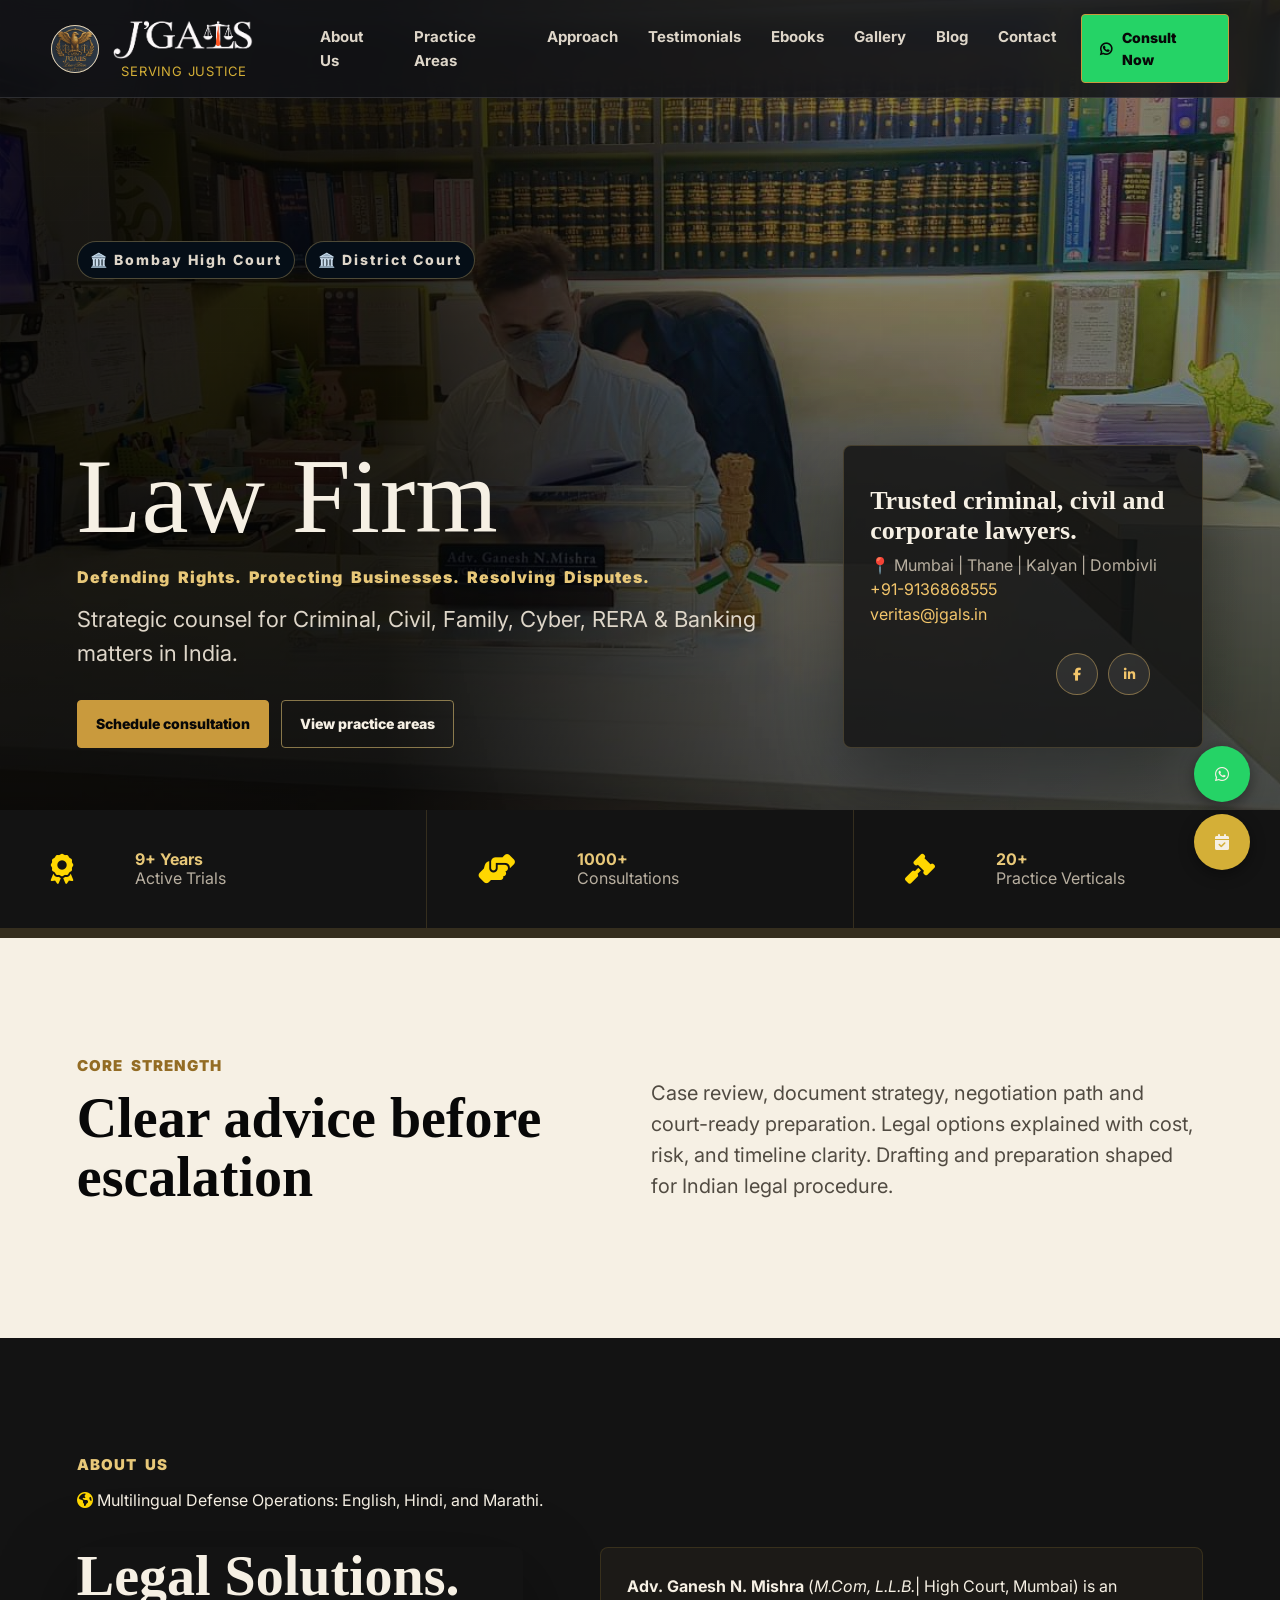
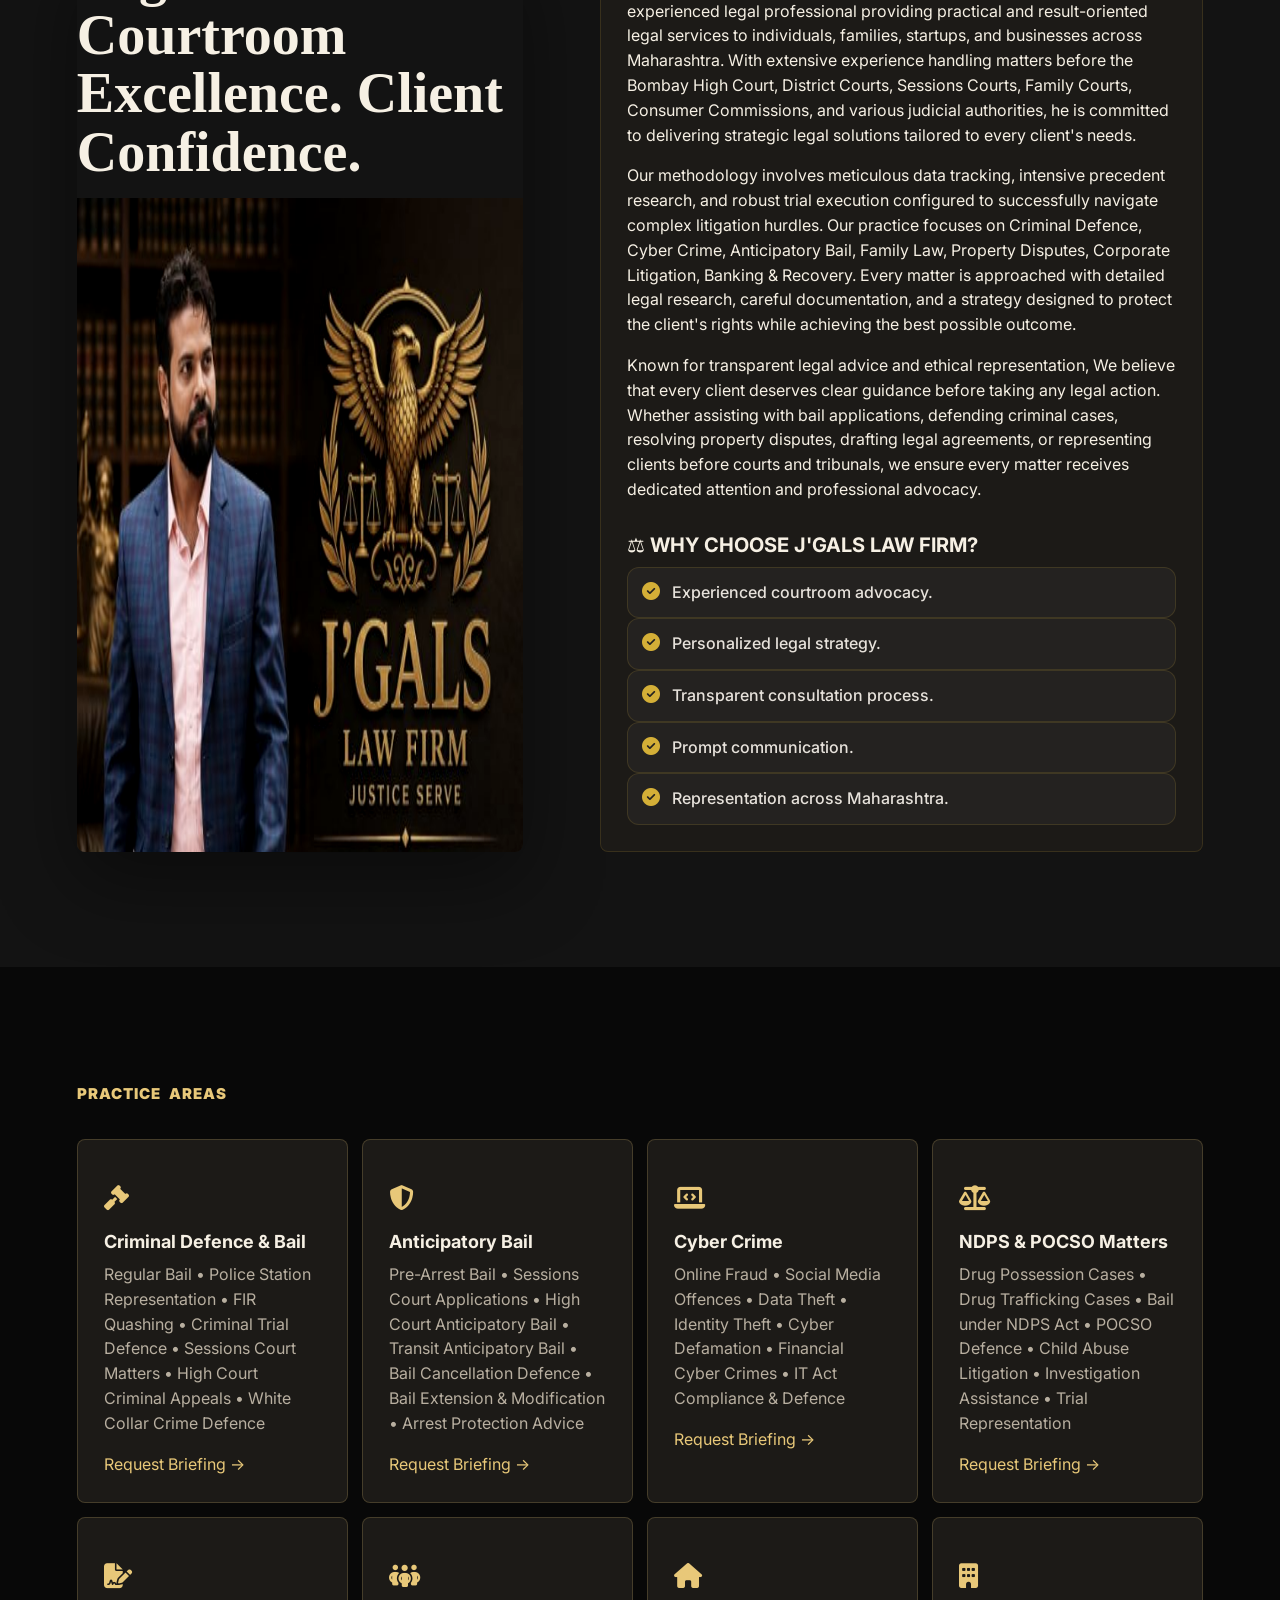
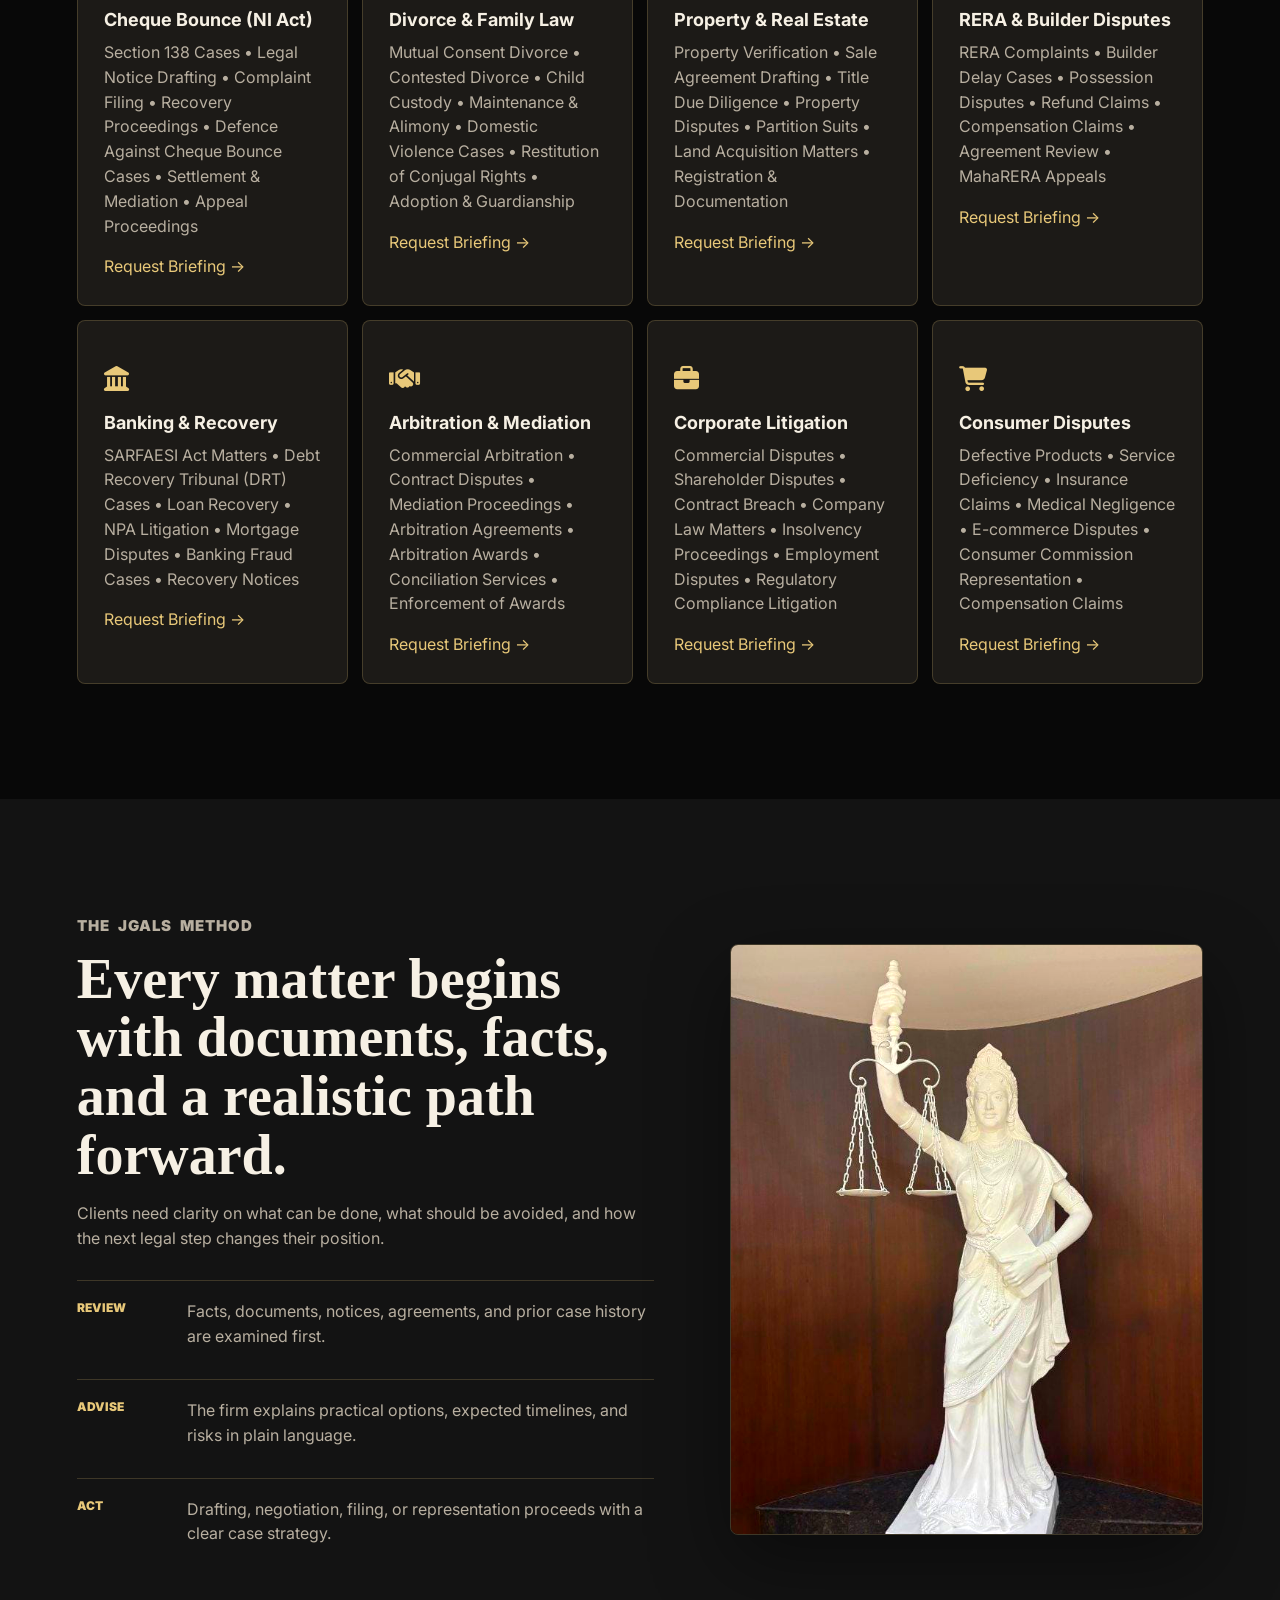
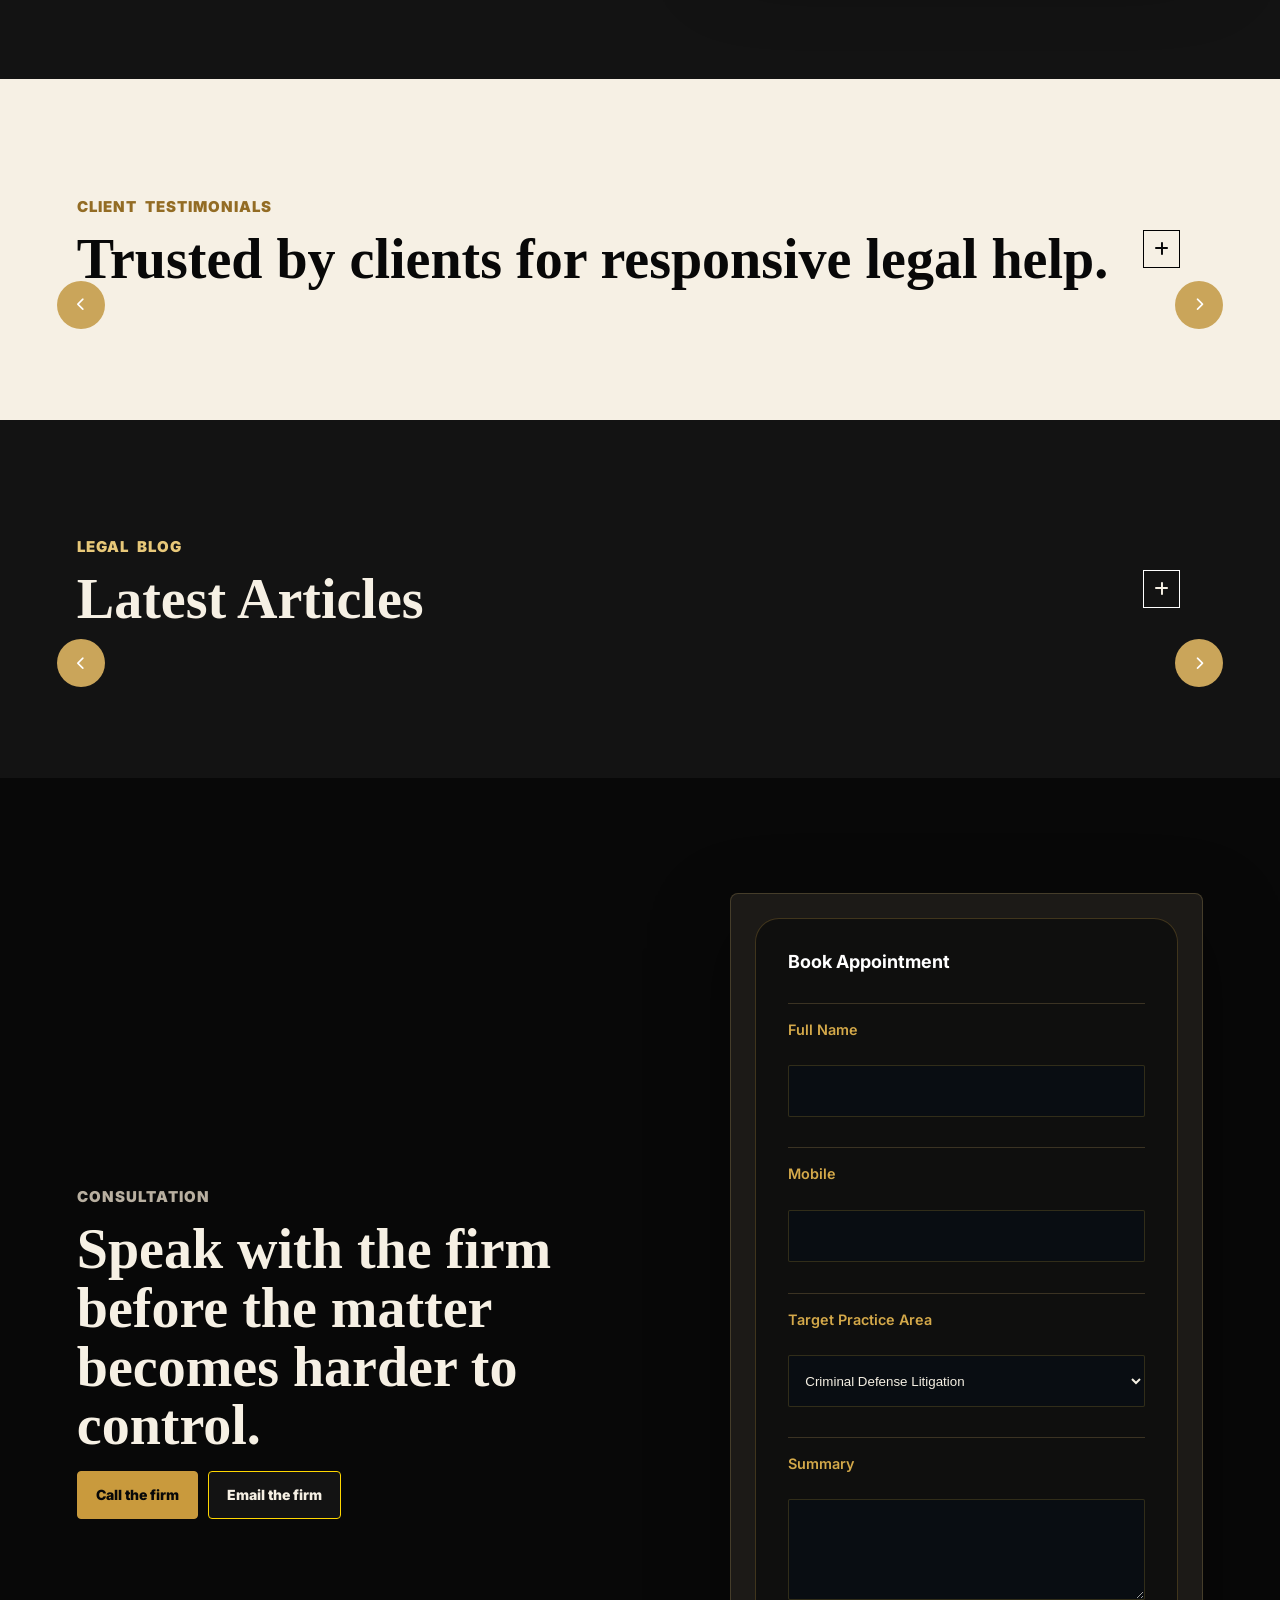
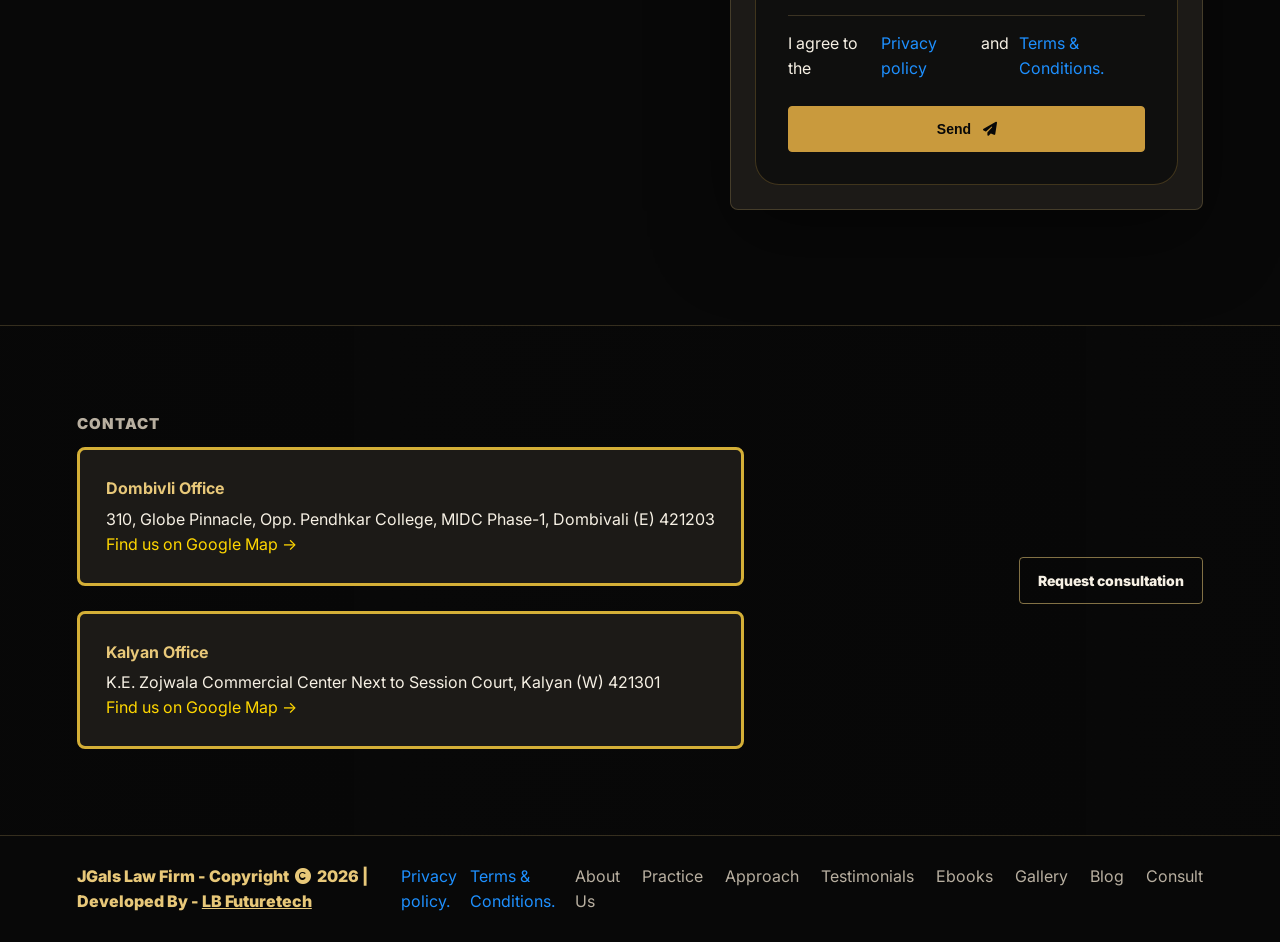
==== index.html @ df8f7fe0 "Rename index_03092026.html to index.html" ====
<!doctype html>
<html lang="en">
  <head>
    <meta charset="utf-8" />
    <meta name="viewport" content="width=device-width, initial-scale=1" />
    <title>JGals Law Firm | Serving Justice</title>
    <!-- Add favicon link below -->
    <link rel="icon" type="image/x-icon" href="assets/favicon/favicon.ico">

    <!-- SEO Optimization Meta Tags -->
    <meta name="description" content="Expert legal services by Advocate Ganesh Mishra in Thane & Mumbai. Criminal, cyber crime, bail, civil and High Court litigation. Book a consultation.">
    <meta name="keywords" content="Criminal Lawyer in Thane, Advocate in Maharashtra, Cyber Crime Lawyer, Divorce Lawyer Thane, High Court Advocate, Legal Consultation Maharashtra">
    <meta name="author" content="JGals Law">
    
    <meta name="robots" content="index, follow">
    <meta name="theme-color" content="#0f172a">
    <meta property="og:site_name" content="JGals Law">
    <meta name="twitter:card" content="summary_large_image">
    <meta name="twitter:title" content="Advocate Ganesh Mishra | JGals Law">
    <meta name="twitter:description" content="Expert criminal, cyber crime, bail and civil legal services in Thane & Mumbai.">

    <!-- Open Graph Tags -->
    <meta property="og:title" content="Advocate Ganesh Mishra | JGals Law">
    <meta property="og:description" content="Expert criminal, cyber crime, bail and civil legal services in Thane & Mumbai.">
    <meta property="og:image" content="https://jgals.in/assets/JGals-Logo-Final.png">
    <meta property="og:url" content="https://jgals.in">

    <link rel="canonical" href="https://jgals.in/">
    <link rel="preconnect" href="https://images.unsplash.com" />
    <link rel="preconnect" href="https://fonts.googleapis.com">
    <link rel="preconnect" href="https://fonts.gstatic.com" crossorigin>

    <!-- Google Fonts -->
    <link rel="preconnect" href="https://fonts.googleapis.com">
    <link rel="preconnect" href="https://fonts.gstatic.com" crossorigin>
    <link href="https://fonts.googleapis.com/css2?family=Inter:wght@400;500;600;700;800&family=Libre+Baskerville:wght@700&display=swap" rel="stylesheet">

    <!-- FontAwesome for Premium Icons -->
    <link rel="stylesheet" href="https://cdnjs.cloudflare.com/ajax/libs/font-awesome/6.4.2/css/all.min.css">

    <link rel="stylesheet" href="./styles.css" />

    <!-- Google tag (gtag.js) -->
    <script async src="https://www.googletagmanager.com/gtag/js?id=G-KK6PYTCH0P"></script>
    <script>
      window.dataLayer = window.dataLayer || [];
      function gtag(){dataLayer.push(arguments);}
      gtag('js', new Date());
    
      gtag('config', 'G-KK6PYTCH0P');
    </script>

    <script src="./blog_operation.js"></script>
    <script src="./review_operation.js"></script>
  </head>
  <body>
    <header class="site-header" style="background: rgba(16, 18, 23, 0.82);" data-header>
      <a class="brand" href="#home" aria-label="JGals Law Firm home">
        <img src="assets/JGals-Logo-Final.png" alt="J'GALS Law Firm logo">
        <button class="magnifier" type="button" data-lightbox-src="assets/JGals-Logo-Final.png" data-lightbox-title="JGals Law Firm" aria-label="View logo fullscreen"></button>

      
        <div class="brand-details">

            <img class="brand-wordmark"
                src="assets/Jgals-style-white-font-noBG-tilak.png"
                alt="J'GALS">


            <div class="tagline">Serving Justice</div>

        </div>

      </a>

      <button class="nav-toggle" type="button" aria-label="Open menu" aria-expanded="false" data-nav-toggle>
        <span></span>
        <span></span>
        <span></span>
      </button>

      <nav class="site-nav" data-nav>
        <a href="#about">About Us</a>
        <a href="#practice">Practice Areas</a>
        <a href="#approach">Approach</a>
        <a href="#review">Testimonials</a>
        <a href="./EbookList.html">Ebooks</a>
        <a href="./Gallery.html">Gallery</a>
        <a href="#blog">Blog</a>
        <a href="#contact">Contact</a>
      </nav>
      
      <a class="header-cta bg-whatsapp" href="https://wa.me/919136868555/?text=I%20require%20legal%20counsel" target="_blank"><i class="fa-brands fa-whatsapp fs-4" style="margin-right:10px;font-weight: bold;"></i> Consult Now</a>
    </header>

    <main>
      <section class="hero" id="home">
        <div class="hero-media" aria-hidden="true"></div>
        <div class="hero-overlay"></div>
        <div class="india-accent" aria-hidden="true">
          <span>🏛️ Bombay High Court</span>
          <span>🏛️ District Court</span>
        </div>
        
        <div class="hero-content">
          <h1 style="font-family: 'Edwardian Script ITC', cursive; font-weight: normal;">Law Firm</h1>
          <p class="eyebrow" style="font-size: 16px; text-transform: capitalize;">Defending Rights. Protecting Businesses. Resolving Disputes.</p>
          
          <p class="hero-copy">
            Strategic counsel for Criminal, Civil, Family, Cyber, RERA & Banking matters in India.
          </p>
          <div class="hero-actions">
            <a class="button primary" href="#consultation">Schedule consultation</a>
            <a class="button secondary" href="#practice">View practice areas</a>
          </div>
        </div>
        <aside class="hero-brief featured-post" aria-label="Firm highlights">
          <strong>Trusted criminal, civil and corporate lawyers.</strong>
          <p>📍 Mumbai | Thane | Kalyan | Dombivli</p>
          <a href="tel:+919136868555">+91-9136868555</a></br>
          <a href="mailto:veritas@jgals.in">veritas@jgals.in</a>
          <div class="social-links hero-social" aria-label="Social media links">
            <a href="https://www.facebook.com/profile.php?id=61592031682914" target="_blank" rel="noopener" aria-label="J'GALS Law Firm on Facebook"><i class="fa-brands fa-facebook-f"></i></a>
            <a href="https://www.linkedin.com/in/ganesh-mishra-b36342421" target="_blank" rel="noopener" aria-label="J'GALS Law Firm on LinkedIn"><i class="fa-brands fa-linkedin-in"></i></a>
          </div>
        </aside>
      </section>

      <section class="cred-strip reveal" aria-label="Firm qualities">
        <div class="trust-badge-card d-flex align-items-center gap-3">
            <i class="fa-solid fa-award gold-text fs-4"></i>

            <div class="text-block">
                <strong>9+ Years</strong>
                <span>Active Trials</span>
            </div>
        </div>

        <div class="trust-badge-card d-flex align-items-center gap-3">
            <i class="fa-solid fa-handshake-angle gold-text fs-4"></i>

            <div class="text-block">
                <strong>1000+</strong>
                <span>Consultations</span>
            </div>
        </div>

        <div class="trust-badge-card d-flex align-items-center gap-3">
            <i class="fa-solid fa-gavel gold-text fs-4"></i>

            <div class="text-block">
                <strong>20+</strong>
                <span>Practice Verticals</span>
            </div>
        </div>
        
      </section>

      <section class="section intro reveal">
        <div class="section-heading">
          <p class="eyebrow">Core Strength</p>
          <h2>Clear advice before escalation</h2>
        </div>
        <p>
          Case review, document strategy, negotiation path and court-ready preparation. Legal options explained with cost, risk, and timeline clarity. Drafting and preparation shaped for Indian legal procedure.
        </p>
      </section>

      <section class="section india-context reveal" id="about">
        <div class="section-heading">
          <p class="eyebrow">About Us</p>
          <p class="small text-white-50">
            <i class="fa-solid fa-earth-americas gold-text me-2"></i> Multilingual Defense Operations: English, Hindi, and Marathi.
          </p>        
        </div>
        <div class="context-grid">   
          <figure class="context-image" style="border: 0px;">
            <h2>Legal Solutions. Courtroom Excellence. Client Confidence.</h2>
            <img
              src="assets/GaneshMishra-AboutMe.JPG"
              alt="Indian courthouse exterior with columns"
            />
          </figure>
          <div class="col-lg-6 aos-init aos-animate" data-aos="fade-up" data-aos-duration="800" data-aos-delay="200">
                <div class="glass-panel p-4 p-md-5 border-start border-warning">
                  <p>
                    <b>Adv. Ganesh N. Mishra</b> (<i>M.Com, L.L.B.</i>| High Court, Mumbai) is an experienced legal professional providing practical and result-oriented legal services to individuals, families, startups, and businesses across Maharashtra. With extensive experience handling matters before the Bombay High Court, District Courts, Sessions Courts, Family Courts, Consumer Commissions, and various judicial authorities, he is committed to delivering strategic legal solutions tailored to every client's needs.
                  </p>
                  <p>
                    Our methodology involves meticulous data tracking, intensive precedent research, and robust trial execution configured to successfully navigate complex litigation hurdles. Our practice focuses on 
                    Criminal Defence, Cyber Crime, Anticipatory Bail, Family Law, Property Disputes, Corporate Litigation, Banking & Recovery. Every matter is approached with detailed legal research, careful documentation, and a strategy designed to protect the client's rights while achieving the best possible outcome.
                  </p>
                  <p>
                    Known for transparent legal advice and ethical representation, We believe that every client deserves clear guidance before taking any legal action. 
                    Whether assisting with bail applications, defending criminal cases, resolving property disputes, drafting legal agreements, or representing clients before courts and tribunals, we ensure every matter receives dedicated attention and professional advocacy.
                  </p>
                  
                  <div class="d-flex align-items-center gap-3 mb-4">
                        <!--<i class="fa-solid fa-scale-balanced text-warning fs-2"></i>-->
                        <h3 class="mb-0 text-white">
                            ⚖️ WHY CHOOSE J'GALS LAW FIRM?
                        </h3>
                    </div>
                    <div class="vstack gap-3">

                        <div class="feature-item">
                            <i class="fa-solid fa-circle-check"></i>
                            <span>Experienced courtroom advocacy.</span>
                        </div>

                        <div class="feature-item">
                            <i class="fa-solid fa-circle-check"></i>
                            <span>Personalized legal strategy.</span>
                        </div>

                        <div class="feature-item">
                            <i class="fa-solid fa-circle-check"></i>
                            <span>Transparent consultation process.</span>
                        </div>

                        <div class="feature-item">
                            <i class="fa-solid fa-circle-check"></i>
                            <span>Prompt communication.</span>
                        </div>

                        <div class="feature-item">
                            <i class="fa-solid fa-circle-check"></i>
                            <span>Representation across Maharashtra.</span>
                        </div>

                    </div>
                </div>
          </div>
          
        </div>
      </section>

      <section class="section practice reveal" id="practice">
        <div class="section-heading narrow">
          <p class="eyebrow">Practice Areas</p>
        </div>
        <div class="practice-grid">
          <article class="glass-panel">
            <i class="fa-solid fa-gavel gold-text fs-3 mb-3"></i>
            <h3>Criminal Defence & Bail</h3>
            <p>Regular Bail • Police Station Representation • FIR Quashing • Criminal Trial Defence • Sessions Court Matters • High Court Criminal Appeals • White Collar Crime Defence</p>
            <a href="#contact" class="small gold-text text-decoration-none mt-3 tracking-wider uppercase font-monospace">Request Briefing →</a>
          </article>

          <article class="glass-panel">
            <i class="fa-solid fa-shield-halved gold-text fs-3 mb-3"></i>
            <h3>Anticipatory Bail</h3>
            <p>Pre-Arrest Bail • Sessions Court Applications • High Court Anticipatory Bail • Transit Anticipatory Bail • Bail Cancellation Defence • Bail Extension & Modification • Arrest Protection Advice</p>
            <a href="#contact" class="small gold-text text-decoration-none mt-3 tracking-wider uppercase font-monospace">Request Briefing →</a>
          </article>
          
          <article class="glass-panel">
            <i class="fa-solid fa-laptop-code gold-text fs-3 mb-3"></i>
            <h3>Cyber Crime</h3>
            <p>Online Fraud • Social Media Offences • Data Theft • Identity Theft • Cyber Defamation • Financial Cyber Crimes • IT Act Compliance & Defence</p>
            <a href="#contact" class="small gold-text text-decoration-none mt-3 tracking-wider uppercase font-monospace">Request Briefing →</a>
          </article>

          <article class="glass-panel">
            <i class="fa-solid fa-scale-balanced gold-text fs-3 mb-3"></i>
            <h3>NDPS & POCSO Matters</h3>
            <p>Drug Possession Cases • Drug Trafficking Cases • Bail under NDPS Act • POCSO Defence • Child Abuse Litigation • Investigation Assistance • Trial Representation</p>
            <a href="#contact" class="small gold-text text-decoration-none mt-3 tracking-wider uppercase font-monospace">Request Briefing →</a>
          </article>

          <article class="glass-panel">
            <i class="fa-solid fa-file-signature gold-text fs-3 mb-3"></i>
            <h3>Cheque Bounce (NI Act)</h3>
            <p>Section 138 Cases • Legal Notice Drafting • Complaint Filing • Recovery Proceedings • Defence Against Cheque Bounce Cases • Settlement & Mediation • Appeal Proceedings</p>
            <a href="#contact" class="small gold-text text-decoration-none mt-3 tracking-wider uppercase font-monospace">Request Briefing →</a>
          </article>

          <article class="glass-panel">
            <i class="fa-solid fa-people-group gold-text fs-3 mb-3"></i>
            <h3>Divorce & Family Law</h3>
            <p>Mutual Consent Divorce • Contested Divorce • Child Custody • Maintenance & Alimony • Domestic Violence Cases • Restitution of Conjugal Rights • Adoption & Guardianship</p>
            <a href="#contact" class="small gold-text text-decoration-none mt-3 tracking-wider uppercase font-monospace">Request Briefing →</a>
          </article>

          <article class="glass-panel">
            <i class="fa-solid fa-house gold-text fs-3 mb-3"></i>
            <h3>Property & Real Estate</h3>
            <p>Property Verification • Sale Agreement Drafting • Title Due Diligence • Property Disputes • Partition Suits • Land Acquisition Matters • Registration & Documentation</p>
            <a href="#contact" class="small gold-text text-decoration-none mt-3 tracking-wider uppercase font-monospace">Request Briefing →</a>
          </article>

          <article class="glass-panel">
            <i class="fa-solid fa-building gold-text fs-3 mb-3"></i>
            <h3>RERA & Builder Disputes</h3>
            <p>RERA Complaints • Builder Delay Cases • Possession Disputes • Refund Claims • Compensation Claims • Agreement Review • MahaRERA Appeals</p>
            <a href="#contact" class="small gold-text text-decoration-none mt-3 tracking-wider uppercase font-monospace">Request Briefing →</a>
          </article>

          <article class="glass-panel">
            <i class="fa-solid fa-landmark gold-text fs-3 mb-3"></i>
            <h3>Banking & Recovery</h3>
            <p>SARFAESI Act Matters • Debt Recovery Tribunal (DRT) Cases • Loan Recovery • NPA Litigation • Mortgage Disputes • Banking Fraud Cases • Recovery Notices</p>
            <a href="#contact" class="small gold-text text-decoration-none mt-3 tracking-wider uppercase font-monospace">Request Briefing →</a>
          </article>

          <article class="glass-panel">
            <i class="fa-solid fa-handshake gold-text fs-3 mb-3"></i>
            <h3>Arbitration & Mediation</h3>
            <p>Commercial Arbitration • Contract Disputes • Mediation Proceedings • Arbitration Agreements • Arbitration Awards • Conciliation Services • Enforcement of Awards</p>
            <a href="#contact" class="small gold-text text-decoration-none mt-3 tracking-wider uppercase font-monospace">Request Briefing →</a>
          </article>

          <article class="glass-panel">
            <i class="fa-solid fa-briefcase gold-text fs-3 mb-3"></i>
            <h3>Corporate Litigation</h3>
            <p>Commercial Disputes • Shareholder Disputes • Contract Breach • Company Law Matters • Insolvency Proceedings • Employment Disputes • Regulatory Compliance Litigation</p>
            <a href="#contact" class="small gold-text text-decoration-none mt-3 tracking-wider uppercase font-monospace">Request Briefing →</a>
          </article>

          <article class="glass-panel">
            <i class="fa-solid fa-cart-shopping gold-text fs-3 mb-3"></i>
            <h3>Consumer Disputes</h3>
            <p>Defective Products • Service Deficiency • Insurance Claims • Medical Negligence • E-commerce Disputes • Consumer Commission Representation • Compensation Claims</p>
            <a href="#contact" class="small gold-text text-decoration-none mt-3 tracking-wider uppercase font-monospace">Request Briefing →</a>
          </article>

        </div>
      </section>

      <section class="section split reveal" id="approach">
        <div class="split-copy">
          <p class="eyebrow">The JGals Method</p>
          <h2>Every matter begins with documents, facts, and a realistic path forward.</h2>
          <p>
            Clients need clarity on what can be done, what should be avoided, and how the next
            legal step changes their position.
          </p>
          <div class="process-list">
            <div>
              <span>Review</span>
              <p>Facts, documents, notices, agreements, and prior case history are examined first.</p>
            </div>
            <div>
              <span>Advise</span>
              <p>The firm explains practical options, expected timelines, and risks in plain language.</p>
            </div>
            <div>
              <span>Act</span>
              <p>Drafting, negotiation, filing, or representation proceeds with a clear case strategy.</p>
            </div>
          </div>
        </div>
        <figure class="image-panel">
          <img
            src="./assets/JusticeLady.jpeg"
            alt="Law books and legal preparation desk"
          />
        </figure>
      </section>

      <section class="section matters reveal" id="review">
        <div class="section-heading">
          <p class="eyebrow">Client Testimonials</p>
          <a id="addReview" class="btn"><i class="fa fa-plus"></i></a>
          <h2>Trusted by clients for responsive legal help.</h2>
        </div>
        <div class="review-grid">
          <div class="blog-slider-wrapper">
            <button class="blog-nav prev" id="prevReview">
                  <i class="fa-solid fa-chevron-left"></i>
              </button>

              <div class="blog-carousel" id="reviewCarousel">
                

              </div>

              <button class="blog-nav next" id="nextReview">
                  <i class="fa-solid fa-chevron-right"></i>
              </button>
          </div>
          
        </div>
      </section>

      <section class="section blog reveal" id="blog">
          <div class="section-heading">
              <p class="eyebrow">Legal Blog</p> 
              <a id="addBlog" class="btn"><i class="fa fa-plus"></i></a>
              <h2>Latest Articles</h2>
          </div>

          <div class="blog-grid">
            <div class="blog-slider-wrapper">
              <button class="blog-nav prev" id="prevBlog">
                  <i class="fa-solid fa-chevron-left"></i>
              </button>

              <div class="blog-carousel" id="blogCarousel">


              </div>

              <button class="blog-nav next" id="nextBlog">
                  <i class="fa-solid fa-chevron-right"></i>
              </button>
            </div>
          </div>
      </section>

      <section class="section consultation reveal" id="consultation">
        <div class="consultation-copy">
          <p class="eyebrow">Consultation</p>
          <h2>Speak with the firm before the matter becomes harder to control.</h2>
          <div class="col-md-12" style="display: flex;">
            <div class="col-md-6" style="margin-right:10px">
                <a class="button primary full" href="tel:+919136868555">Call the firm</a>
            </div>
            <div class="col-md-6">
                <a class="button dark full" href="mailto:veritas@jgals.in" style="border-color: gold;">Email the firm</a>
            </div>
          </div>
        </div>
        <div class="consultation-card">
          <form id="intakeForm" class="glass-panel consultation-form">

              <h3>Book Appointment</h3>

              <div class="mb-4">
                  <label for="formName">Full Name</label>
                  <input type="text" id="formName" class="form-control" required>
              </div>

              <div class="row" style="border-top: 0px!important;">
                  <div class="col-md-6 mb-4">
                      <label for="formPhone">Mobile</label>
                      <input type="tel" id="formPhone" class="form-control" required>
                  </div>

                  <div class="col-md-6 mb-4">
                      <label for="formSector">Target Practice Area</label>
                      <select id="formSector" class="form-select">
                          <option value="Criminal Defense Litigation">Criminal Defense Litigation</option>
                          <option value="Anticipatory / Regular Bail">Anticipatory / Regular Bail</option>
                          <option value="Cyber Offenses Interface">Cyber Offenses Interface</option>
                          <option value="Matrimonial / Divorce Dispute">Matrimonial / Divorce Dispute</option>
                          <option value="Corporate Real Estate Suite">Corporate Real Estate Suite</option>
                          <option value="Other">Other</option>
                      </select>
                  </div>
              </div>

              <div class="mb-4">
                  <label for="formMessage">Summary</label>
                  <textarea id="formMessage"
                            rows="5"
                            class="form-control"
                            required></textarea>
              </div>

              <div class="mb-4" style="justify-content: center;display: flex;gap:10px">
                I agree to the <a href="./PrivacyPolicy.html" style="color: dodgerblue;">Privacy policy</a> and <a href="./Terms.html" style="color: dodgerblue;">Terms & Conditions.</a>
              </div>

              <button type="submit" class="button primary full" style="cursor: pointer;">
                  Send  &nbsp;&nbsp;<i class="fa-solid fa-paper-plane"></i>
              </button>

          </form>
          
        </div>
      </section>

      <section class="contact-band reveal" id="contact">
        <div>
          <p class="eyebrow">Contact</p>
          <address class="glass-panel border-3">
            <strong>Dombivli Office</strong>
            310, Globe Pinnacle, Opp. Pendhkar College, MIDC Phase-1, Dombivali (E) 421203 </br>
            <a href="https://maps.app.goo.gl/Uyb1jrr2FbP7NvjG6" blank="_target" class="small gold-text text-decoration-none mt-3 tracking-wider uppercase font-monospace">Find us on Google Map →</a>
          </address>
          </br>
          <address class="glass-panel border-3">
            <strong>Kalyan Office</strong>
            K.E. Zojwala Commercial Center Next to Session Court, Kalyan (W) 421301 </br>
            <a href="https://maps.app.goo.gl/cixWQtcv48Lxd8ch7" blank="_target" class="small gold-text text-decoration-none mt-3 tracking-wider uppercase font-monospace">Find us on Google Map →</a>
          </address>
          
        </div>
        <a class="button secondary gold-border" href="#consultation">Request consultation</a>
      </section>
    </main>

    <!-- Show Logo -->
  <div class="lightbox" data-lightbox aria-hidden="true" role="dialog" aria-label="Fullscreen photo viewer">
    <button class="lightbox-close" type="button" data-lightbox-close aria-label="Close fullscreen photo">Close</button>
    <img src="" alt="" data-lightbox-image>
    <p data-lightbox-caption></p>
  </div>

<!-- Blog Section -->
<!-- Add Blog Modal -->
    <div id="jgalsBlogModal" class="jgals-modal">

        <div class="jgals-modal-content consultation-form">
                <span class="jgals-close">&times;</span>
                <div class="jgals-modal-header">
                    <h4>Add Blog</h4>
                </div>

                <div class="jgals-modal-body">

                    <div class="mb-4">

                        <label for="formName">User ID</label>

                        <input type="text"
                              id="userid"
                              class="form-control">

                    </div>

                    <div class="mb-4">

                            <label for="formName">Blog Date</label>

                            <input type="datetime-local"
                                  id="blogDate"
                                  class="form-control">

                    </div>

                    <div class="mb-4">

                        <label for="formName">Image</label>

                        <input type="file"
                              id="blogImage"
                              class="form-control" accept=".jpg,.png,.JPEG">

                    </div>

                    <div class="mb-4">

                        <label for="formName">Title</label>

                        <input type="text"
                              id="blogTitle"
                              class="form-control">

                    </div>

                    <div class="mb-4">

                        <label for="formName">Body</label>
                        <span style="color:red">Start sentence with # to give title 2 | Start sentence with ## to give title 3 | To separate content put --- on new line | To give bullet points put * before any word.</span>
                        <textarea id="blogBody"
                                  rows="8"
                                  class="form-control"></textarea>

                    </div>

                </div>

                <div class="modal-footer">

                    <button class="btn btn-success"
                            onclick="AddBlog()">

                        Submit

                    </button>

                </div>

            </div>
    </div>

<!-- Review Section -->
<!-- Add Review Modal -->
    <div id="jgalsReviewModal" class="jgals-modal">

        <div class="jgals-modal-content consultation-form">
                <span class="jgals-review-close">&times;</span>
                <div class="jgals-modal-header">
                    <h4>Add Review</h4>
                </div>

                <div class="jgals-modal-body">

                    <div class="mb-4">

                        <label for="formName">User ID</label>

                        <input type="text"
                              id="review_userid"
                              class="form-control">

                    </div>

                    <div class="mb-4">

                            <label for="formName">Rating*</label>
                            <select class="form-control" id="reviewRating" style="width:100%">
                              <option value="1">1</option>
                              <option value="2">2</option>
                              <option value="3">3</option>
                              <option value="4">4</option>
                              <option value="5">5</option>
                            </select>
                    </div>
                    
                    <div class="mb-4">

                        <label for="formName">Name*</label>

                        <input type="text"
                              id="reviewName"
                              class="form-control">

                    </div>

                    <div class="mb-4">

                        <label for="formName">Body*</label>
                        <textarea id="reviewBody"
                                  rows="8"
                                  class="form-control"></textarea>

                    </div>

                    <div class="mb-4">

                        <label for="formName">Review Link</label>

                        <input type="text"
                              id="reviewLink"
                              class="form-control">

                    </div>

                </div>

                

                <div class="modal-footer">

                    <button class="btn btn-success"
                            onclick="AddReview()">

                        Submit

                    </button>

                </div>

            </div>
    </div>

<!-- Delete blog Modal -->
    <div id="jgalsDeleteBlog" class="jgals-modal">

        <div class="jgals-modal-content consultation-form">
                <span class="jgals-delete-close">&times;</span>
                <div class="jgals-modal-header">
                    <h4>Remove Blog</h4>
                </div>

                <div class="jgals-modal-body">
                    <input id="bg-delete-id" type="hidden" />
                    <h4 for="formName">Are you sure? You want to proceed?</h4>
                    <div class="mb-4">

                        <label for="formName">User ID</label>

                        <input type="text"
                              id="bg-delete-userid"
                              class="form-control">

                    </div>

                </div>

                <div class="modal-footer">

                    <button class="btn btn-success"
                            onclick="deleteBlog()">

                        Delete

                    </button>

                </div>

            </div>
    </div>

    <!-- Delete review Modal -->
    <div id="jgalsDeleteReview" class="jgals-modal">

        <div class="jgals-modal-content consultation-form">
                <span class="jgals-delete-review-close">&times;</span>
                <div class="jgals-modal-header">
                    <h4>Remove Review</h4>
                </div>

                <div class="jgals-modal-body">
                    <input id="bg-delete-review-id" type="hidden" />
                    <h4 for="formName">Are you sure? You want to proceed?</h4>
                    <div class="mb-4">

                        <label for="formName">User ID</label>

                        <input type="text"
                              id="bg-delete-review-userid"
                              class="form-control">

                    </div>

                </div>

                <div class="modal-footer">

                    <button class="btn btn-success"
                            onclick="deleteReview()">

                        Delete

                    </button>

                </div>

            </div>
    </div>


    <div class="floating-action-rail">
        <a href="https://wa.me/919136868555?text=I%20require%20legal%20counsel" target="_blank" class="floating-btn bg-whatsapp">
            <i class="fa-brands fa-whatsapp fs-4"></i>
        </a>
        <a href="#consultation" class="floating-btn bg-appointment">
            <i class="fa-solid fa-calendar-check fs-5"></i>
        </a>
    </div>

    <footer class="site-footer">
      <p>JGals Law Firm - Copyright &nbsp;<i class="fa-solid fa-copyright"></i>&nbsp;
        <span class="" id="currentYear"></span>
        <span> | Developed By - <a href="https://lbfuturetech.in"><u>LB Futuretech</u></a></span>
      </p>
      <div class="mb-4 footer-privacy" style="justify-content: center;display: flex;gap:10px">
          <a href="./PrivacyPolicy.html" style="color: dodgerblue;">Privacy policy.</a> <a href="./Terms.html" style="color: dodgerblue;">Terms & Conditions.</a>
      </div>
      <div>
        <a href="#about">About Us</a>
        <a href="#practice">Practice</a>
        <a href="#approach">Approach</a>
        <a href="#review">Testimonials</a>
        <a href="./EbookList.html">Ebooks</a>
        <a href="./Gallery.html">Gallery</a>
        <a href="#blog">Blog</a>
        <a href="#consultation">Consult</a>
      </div>
    </footer>

    <script src="./script.js"></script>

    <!-- Script Dependencies Frameworks -->
    <script src="https://cdn.jsdelivr.net/npm/bootstrap@5.3.2/dist/js/bootstrap.bundle.min.js"></script>
    <script src="https://cdn.jsdelivr.net/npm/aos@2.3.4/dist/aos.js"></script>
    
    <script>
        // System Launch Interceptors
        document.addEventListener('DOMContentLoaded', function() {
            // Initiate AOS Scroll Mechanics
            AOS.init({
                once: true,
                duration: 800,
                easing: 'ease-out-cubic'
            });

            // Sync Dynamic Calendar Parameters
            document.getElementById('currentYear').textContent = new Date().getFullYear();

            // Client Data Intake Submission Interceptor
            document.getElementById('intakeForm').addEventListener('submit', async  function(e) {
                e.preventDefault();
                /*const userName = document.getElementById('formName').value;
                alert(`Intake processing complete for: ${userName}. Our defense unit will verify this briefing sequence within 120 minutes.`);
                this.reset();*/

                const data={

                    name:
                    document.getElementById("formName").value,

                    phone:
                    document.getElementById("formPhone").value,

                    practice:
                    document.getElementById("formSector").value,

                    message:
                    document.getElementById("formMessage").value
                };

                const response=await fetch("/api/appointment",{

                    method:"POST",

                    headers:{
                        "Content-Type":"application/json"
                    },

                    body:JSON.stringify(data)
                });

                if(response.ok){

                    alert("Appointment request submitted successfully.");

                    this.reset();

                }else{

                    alert("Unable to submit appointment.");
                }

            });

        });

      
    </script>

    <style>
      .practice-grid .gold-text, .review-grid{
        color: var(--gold-light)!important;
      }
    </style>

    <!-- Blog Modal Style -->
    <style>
      .jgals-modal{
          display:none;
          position:fixed;
          inset:0;
          background:rgba(0,0,0,.75);
          z-index:999999;
          align-items:center;
          justify-content:center;
      }

      .jgals-modal-header{
        border-bottom: 1px solid var(--line);
        margin-bottom: 10px;
      }

      .jgals-modal.show{
          display:flex;
      }

      .jgals-modal-content{
          width:90%;
          max-width:900px;
          background:#151515;
          border:1px solid #caa55a;
          border-radius:15px;
          padding:25px;
          color:#fff;
          max-height:90vh;
          overflow:auto;
      }

      .jgals-modal-content input, textarea{
        width:100%!important;
      }

      .jgals-modal-body .row{
          display: flex;
          justify-content: center;
          GAP: 20px;
          padding-top:20px;
      }

      .modal-footer{
        width: 100%;
      }

      .modal-footer button{
        float:right;
        background-color: var(--luxury-gold);
        display: inline-flex;
        min-height: 46px;
        align-items: center;
        justify-content: center;
        border: 1px solid transparent;
        border-radius: 4px;
        padding: 12px 18px;
        font-size: 14px;
        font-weight: 850;
        letter-spacing: 0;
        cursor: pointer;
      }

      .jgals-close{
        float:right;
        cursor:pointer;
        font-size:28px;
      }

      .jgals-review-close{
        float:right;
        cursor:pointer;
        font-size:28px;
      }

      .jgals-delete-close{
        float:right;
        cursor:pointer;
        font-size:28px;
      }

      .jgals-delete-review-close{
        float:right;
        cursor:pointer;
        font-size:28px;
      }

      input[type="date"], input[type="datetime-local"] {
          background: #1b1b1b;
          color: white;
          border: 1px solid #c9a227;
          padding: 12px;
          border-radius: 8px;
      }

      input[type="date"]::-webkit-calendar-picker-indicator {
          filter: invert(1);
          opacity: 1;
          cursor: pointer;
      }

      input[type="datetime-local"]::-webkit-calendar-picker-indicator {
          filter: invert(1);
          opacity: 1;
          cursor: pointer;
      }

      #addBlog, #addReview{
        display: flex;
        position: fixed;
        flex-direction:column;
        right: 100px;
        padding: 10px;
        border: 1px solid white;
      }

      #addReview{
        border: 1px solid black;
      }

      #deleteBlog, #deleteReview{
        display: flex;
        position: fixed;
        flex-direction:column;
        right: 100px;
        padding: 10px;
        border: 1px solid white;
      }

      @media (max-width:800px){
          #addBlog, #addReview{
          display: flex;
          position: fixed;
          flex-direction: column;
          /*top: 200px;/
          right: 100px;
          padding: 10px;
          /*border: 0px!important;*/
        }

        .footer-privacy{
          display: flex!important;
        }

	#addReview{ top: 50px; }

        #deleteBlog, #deleteReview{
          display: flex;
          position: fixed;
          flex-direction: column;
          top: 200px;
          right: 100px;
          padding: 10px;
          border: 0px!important;
        }
      }
    </style>

    
    <script>
      

      
     </script>

    <script src="https://cdn.jsdelivr.net/npm/@supabase/supabase-js@2"></script>
    <script>
      const date = new Date();
      const year = date.getFullYear();
      const month = String(date.getMonth() + 1).padStart(2, '0');
      const day = String(date.getDate()).padStart(2, '0');

      document.getElementById("blogDate").value = year + "-" + month + "-" + day;

      document.getElementById("addBlog").onclick = function () {
          document
              .getElementById("jgalsBlogModal")
              .classList.add("show");
      };

      document.getElementById("blogTitle").oninput = function(){
          let title = document.getElementById("blogTitle").value;
          if(title) 
          { 
              if(title.length > 50)
              {
                  alert("Title cannot be more than 50 characters.");
                  document.getElementById("blogTitle").value = "";
              }
          }
      };

      // review section
      document.getElementById("addReview").onclick = function () {
          document
              .getElementById("jgalsReviewModal")
              .classList.add("show");
      };

      document.querySelector(".jgals-close").onclick = function () {
          document
              .getElementById("jgalsBlogModal")
              .classList.remove("show");
      };

      document.querySelector(".jgals-review-close").onclick = function () {
          document
              .getElementById("jgalsReviewModal")
              .classList.remove("show");
      };

      document.querySelector(".jgals-delete-close").onclick = function () {
          document
              .getElementById("jgalsDeleteBlog")
              .classList.remove("show");
      };

      document.querySelector(".jgals-delete-review-close").onclick = function () {
          document
              .getElementById("jgalsDeleteReview")
              .classList.remove("show");
      };


      function openDeleteBlog(blogid)
      {
          document.getElementById("bg-delete-id").value = blogid;
              document
                    .getElementById("jgalsDeleteBlog")
                    .classList.add("show");
      }

      function openDeleteReview(id)
      {
          document.getElementById("bg-delete-review-id").value = id;
              document
                    .getElementById("jgalsDeleteReview")
                    .classList.add("show");
      }


      document.addEventListener("DOMContentLoaded", function () {
          LoadBlog();
          LoadReview();
      });

      console.log("window.supabase =", window.supabase);
      console.log("typeof supabase =", typeof supabase);
      // Supabase initialization
      const supabase_var = window.supabase.createClient(
          "https://ovptaxwqtltvqchpjnhj.supabase.co",
          "sb_publishable_Qhz7_xOmhQFo_jvlnPyVAg_1XQtyGMb"
      );

      // Blog carousel prev next event
      const carousel = document.getElementById("blogCarousel");

      document.getElementById("nextBlog").addEventListener("click", () => {

          carousel.scrollBy({
              left: carousel.clientWidth,
              behavior: "smooth"
          });

      });

      document.getElementById("prevBlog").addEventListener("click", () => {

          carousel.scrollBy({
              left: -carousel.clientWidth,
              behavior: "smooth"
          });

      });

      // Review carousel prev next event
      const r_carousel = document.getElementById("reviewCarousel");

      document.getElementById("nextReview").addEventListener("click", () => {

          r_carousel.scrollBy({
              left: r_carousel.clientWidth,
              behavior: "smooth"
          });

      });

      document.getElementById("prevReview").addEventListener("click", () => {

          r_carousel.scrollBy({
              left: -r_carousel.clientWidth,
              behavior: "smooth"
          });

      });
    </script>

    <!-- Blog carousel effect -->
     <style>
        /* ===========================
          BLOG SECTION
        =========================== */
        .blog-card-wrapper{
            position:relative;
        }

        .delete-blog-btn{

            position:absolute;
            top:12px;
            right:12px;

            width:42px;
            height:42px;

            border:none;
            border-radius:50%;

            background:rgba(220,53,69,.95);
            color:#fff;

            cursor:pointer;

            display:flex;
            align-items:center;
            justify-content:center;

            box-shadow:0 6px 18px rgba(0,0,0,.25);

            /*opacity:0;*/
            transform:scale(.8);

            transition:.25s;

            z-index:10;
        }

        .blog-card-wrapper:hover .delete-blog-btn{

            opacity:1;
            transform:scale(1);
        }

        .delete-blog-btn:hover{

            background:#b71c1c;
            transform:scale(1.12);
        }

        .delete-blog-btn i{

            font-size:15px;
        }

        .blog-grid article {
            height: 100%;
            padding: 0!important;
            overflow: hidden;
            background: #fff;
        }

        .blog-grid, .review-grid {
          display: block;
        }

        .testimonial-grid {
            display: grid;
            grid-template-columns: repeat(3, minmax(0, 1fr));
            gap: 18px;
        }

        .blog-grid img {
            width: 100%;
            aspect-ratio: 16 / 10;
            object-fit: cover;
        }
        img {
            max-width: 100%;
            display: block;
        }

        .blog {
            overflow: hidden;
        }

        .blog-grid time {
            margin-top: 18px;
            color: var(--gold);
            font-size: 13px;
            font-weight: 800;
        }

        .blog-grid time, .blog-grid h3, .blog-grid p {
            display: block;
            margin-left: 20px;
            margin-right: 20px;
        }

        .blog-grid h3 {
          color: black;
        }

        .blog-grid p {
          color: #5f6570;
          font-weight: normal;
        }

        .blog-slider-wrapper{
            position:relative;
            display:flex;
            align-items:center;
        }

        .blog-carousel{
            display:flex;
            overflow:hidden;
            scroll-behavior:smooth;
            gap:20px;
            width:100%;
            height: auto!important;
        }

        .blog-card-wrapper{
            flex:0 0 calc(33.333% - 14px);
        }

        .blog-card{
            display:block;
            width:100%;
            height: 100%!important;
        }

        .blog-nav{
            position:absolute;
            top:45%;
            transform:translateY(-50%);
            width:48px;
            height:48px;
            border:none;
            border-radius:50%;
            background:#caa55a;
            color:#fff;
            cursor:pointer;
            z-index:50;
            transition:.3s;
        }

        .blog-nav:hover{
            background:#9f7b2d;
        }

        .blog-nav.prev{
            left:-20px;
        }

        .blog-nav.next{
            right:-20px;
        }

        @media (max-width:900px) {

            .blog-card {
                flex-direction: column;
            }

            .blog-card img {
                width: 100%;
                height: 240px;
            }

            .blog-content {
                width: 100%;
            }

            .blog-content h3 {
                font-size: 24px;
            }

        }
     </style>

  </body>

</html>
---- styles.css ----
:root {
  --black: #080808;
  --charcoal: #131313;
  --panel: #1c1a17;
  --gold: #c99a3d;
  --gold-light: #e8c879;
  --luxury-gold: #D4AF37;
  --ivory: #f6f0e4;
  --muted: #b8afa0;
  --soft: #ded6c9;
  --line: rgba(232, 200, 121, 0.2);
  --radius: 8px;
  --shadow: 0 28px 80px rgba(0, 0, 0, 0.42);
}

* {
  box-sizing: border-box;
}

html {
  scroll-behavior: smooth;
}

body {
  margin: 0;
  color: var(--ivory);
  background: var(--black);
  font-family:
    Inter, ui-sans-serif, system-ui, -apple-system, BlinkMacSystemFont, "Segoe UI", sans-serif;
  line-height: 1.55;
}

body::before {
  position: fixed;
  inset: 0;
  z-index: -1;
  pointer-events: none;
  content: "";
  background:
    linear-gradient(rgba(232, 200, 121, 0.035) 1px, transparent 1px),
    linear-gradient(90deg, rgba(232, 200, 121, 0.035) 1px, transparent 1px);
  background-size: 44px 44px;
  mask-image: linear-gradient(180deg, rgba(0, 0, 0, 0.8), transparent 72%);
}

.lightbox {
  position: fixed;
  inset: 0;
  z-index: 40;
  display: grid;
  place-items: center;
  padding: 72px 22px 28px;
  background: rgba(8,10,13,.92);
  opacity: 0;
  pointer-events: none;
  transition: opacity .25s ease;
}
.lightbox.open { opacity: 1; pointer-events: auto; }
.lightbox img {
  max-width: min(1120px, 94vw);
  max-height: 78vh;
  object-fit: contain;
  border-radius: var(--radius);
  box-shadow: 0 30px 90px rgba(0,0,0,.5);
}
.lightbox p { margin: 16px 0 0; color: var(--white); font-weight: 800; text-align: center; }
.lightbox-close {
  position: absolute;
  top: 18px;
  right: 18px;
  min-height: 42px;
  padding: 9px 14px;
  border: 1px solid rgba(255,255,255,.32);
  border-radius: var(--radius);
  background: rgba(255,255,255,.1);
  color: var(--white);
  font: inherit;
  font-weight: 800;
  cursor: pointer;
}

.reveal { opacity: 0; transform: translateY(28px); transition: opacity .7s ease, transform .7s ease; }
.reveal.visible { opacity: 1; transform: translateY(0); }

.magnifier {
  position: absolute;
  /*top: 18px;*/
  /*right: 18px;*/
  z-index: 3;
  width: 48px;
  height: 48px;
  border: 1px solid rgba(255,255,255,.5);
  border-radius: 50%;
  background: rgba(255,255,255,0.15); /*rgba(16,18,23,.66);*/
  cursor: pointer;
  transition: transform .2s ease, background .2s ease;
}
.magnifier::before {
  content: "";
  position: absolute;
  width: 16px;
  height: 16px;
  left: 14px;
  top: 12px;
  border: 2px solid var(--white);
  border-radius: 50%;
}
.magnifier::after {
  content: "";
  position: absolute;
  width: 11px;
  height: 2px;
  left: 27px;
  top: 29px;
  background: var(--white);
  transform: rotate(45deg);
  transform-origin: left center;
}
.magnifier:hover { transform: scale(1.06); background: rgba(215,154,43,.15); }

img {
  display: block;
  max-width: 100%;
}

a {
  color: inherit;
  text-decoration: none;
}

/*.site-header {
  position: fixed;
  inset: 0 0 auto 0;
  z-index: 10;
  display: grid;
  grid-template-columns: auto 1fr auto;
  align-items: center;
  gap: 28px;
  padding: 18px clamp(18px, 5vw, 64px);
  color: var(--ivory);
  border-bottom: 1px solid transparent;
  transition:
    background 180ms ease,
    border-color 180ms ease,
    box-shadow 180ms ease;
}*/

.site-header
 {
    position: fixed;
    top: 0;
    left: 0;
    right: 0;
    z-index: 20;
    display: flex;
    align-items: center;
    justify-content: space-between;
    gap: 24px;
    padding: 14px clamp(18px, 4vw, 52px);
    /*background: rgba(16, 18, 23, .82);*/
    background: rgba(8, 8, 8, 0.94);
    color: var(--white);
    backdrop-filter: blur(14px);
    border-bottom: 1px solid rgba(255, 255, 255, .12);
}

.article-page {
    min-height: 100vh;
    padding: 128px clamp(18px, 5vw, 72px) 72px;
    background: linear-gradient(180deg, rgba(19, 40, 58, .08), rgba(255, 255, 255, 0) 320px), var(--ivory);
}

.article-shell {
    max-width: 920px;
    margin: 0 auto;
    background: #fff;
    border: 1px solid var(--stone);
    border-radius: var(--radius);
    overflow: hidden;
    box-shadow: var(--shadow);
}

.article-hero
 {
    width: 100%;
    aspect-ratio: 16 / 8;
    object-fit: fill;
}

.article-shell time {
    display: block;
    margin-top: 34px;
    color: var(--gold);
    font-weight: 800;
    font-size: 13px;
}

.article-shell time, .article-shell h1, .article-shell p, .article-shell .btn {
    margin-left: clamp(20px, 5vw, 56px);
    margin-right: clamp(20px, 5vw, 56px);
}

.article-shell h1 {
    margin-top: 10px;
    max-width: 760px;
    color: var(--charcoal);
    font-size: clamp(34px, 5vw, 62px);
}

.article-shell time, .article-shell h1, .article-shell p, .article-shell .btn {
    margin-left: clamp(20px, 5vw, 56px);
    margin-right: clamp(20px, 5vw, 56px);
}

.article-shell p {
    color: #303640;
    font-size: 18px;
}

.article-shell .btn {
    margin-top: 20px;
    margin-bottom: 46px;
}
.article-shell time, .article-shell h1, .article-shell p, .article-shell .btn {
    margin-left: clamp(20px, 5vw, 56px);
    margin-right: clamp(20px, 5vw, 56px);
}

.site-header.is-scrolled,
.site-header.is-open {
  background: rgba(8, 8, 8, 0.94);
  border-color: var(--line);
  box-shadow: 0 10px 34px rgba(0, 0, 0, 0.35);
  backdrop-filter: blur(18px);
}

.brand {
  display: inline-flex;
  align-items: center;
  gap: 12px;
  min-width: 245px;
}

.brand img
 {
    width: 48px;
    height: 48px;
    object-fit: cover;
    border-radius: 50%;
    border: 1px solid rgba(242, 197, 107, .7);
}

.brand-mark {
  display: grid;
  width: 44px;
  height: 44px;
  place-items: center;
  border: 1px solid var(--gold);
  border-radius: 4px;
  background: linear-gradient(135deg, var(--gold), var(--gold-light));
  color: var(--black);
  font-family: Georgia, "Times New Roman", serif;
  font-weight: 900;
}

.brand strong,
.brand small {
  display: block;
}

.brand small {
  color: var(--muted);
  font-size: 12px;
}

.site-nav {
  display: flex;
  justify-content: center;
  gap: clamp(16px, 2.4vw, 30px);
  color: var(--soft);
  font-size: 15px; /*14px;*/
  font-weight: 700;
}

.site-nav a:hover {
  color: var(--gold-light);
}

.header-cta,
.button {
  display: inline-flex;
  min-height: 46px;
  align-items: center;
  justify-content: center;
  border: 1px solid transparent;
  border-radius: 4px;
  padding: 12px 18px;
  font-size: 14px;
  font-weight: 850;
  letter-spacing: 0;
}

.header-cta,
.button.primary {
  border-color: var(--gold);
  background: var(--gold);
  color: var(--black);
}

.button.secondary {
  border-color: rgba(232, 200, 121, 0.55);
  color: var(--ivory);
}

.button.dark {
  border-color: var(--line);
  background: var(--charcoal);
  color: var(--ivory);
}

.button.full {
  width: 100%;
}

.gold-border {
  border-color: var(--gold);
}

.nav-toggle {
  display: none;
  width: 42px;
  height: 42px;
  place-items: center;
  border: 1px solid var(--line);
  border-radius: 4px;
  background: rgba(255, 255, 255, 0.04);
  color: currentColor;
}

.nav-toggle span {
  display: block;
  width: 20px;
  height: 2px;
  margin: 3px 0;
  background: currentColor;
}

.hero {
  position: relative;
  min-height: 90vh;
  display: grid;
  grid-template-columns: minmax(0, 1fr) minmax(260px, 360px);
  align-items: end;
  gap: clamp(28px, 5vw, 70px);
  overflow: hidden;
  padding: 150px clamp(18px, 6vw, 86px) 62px;
}

.hero-media,
.hero-overlay {
  position: absolute;
  inset: 0;
}

.hero-media {
  background-image: url("assets/office.jpeg");  /* https://images.unsplash.com/photo-1591017403286-fd8493524e1e?auto=format&fit=crop&w=1800&q=86 */
  background-position: center;
  background-size: cover;
  opacity: 0.55;
  animation: heroDrift 16s ease-in-out infinite alternate;
}

.hero-overlay {
  background:
    /* linear-gradient(90deg, rgba(0, 0, 0, 0.9), rgba(0, 0, 0, 0.64) 54%, rgba(0, 0, 0, 0.7)),
    linear-gradient(0deg, rgba(8, 8, 8, 0.98), rgba(8, 8, 8, 0.08) 58%); */     /* Black gradient */
    /*linear-gradient(90deg, rgba(16,18,23,.9), rgba(19,40,58,.66) 45%, rgba(16,18,23,.42))*/   /* White Gradient */
    linear-gradient(
        90deg,
        rgba(0, 0, 0, 0.75) 30%,
        rgba(0, 0, 0, 0.35) 50%,
        rgba(0, 0, 0, 0.08) 65%,
        rgba(0, 0, 0, 0) 100%
    ),
    linear-gradient(
        0deg,
        rgba(0, 0, 0, 0.4) 0%,
        rgba(0, 0, 0, 0.05) 55%,
        rgba(0, 0, 0, 0) 100%
    );    /* Center clear gradient */
}

.hero-content,
.hero-brief,
.india-accent {
  position: relative;
}

.hero-content {
  max-width: 880px;
  animation: riseIn 700ms ease both;
}

.india-accent {
  grid-column: 1 / -1;
  display: flex;
  flex-wrap: wrap;
  gap: 10px;
  max-width: 850px;
  margin-bottom: 12px;
  animation: riseIn 650ms ease both;
}

.india-accent span {
  display: inline-flex;
  min-height: 34px;
  align-items: center;
  border: 1px solid rgba(232, 200, 121, 0.32);
  border-radius: 999px;
  padding: 7px 12px;
  background: #050E17; /*rgba(8, 8, 8, 0.4);*/
  color: var(--soft);
  font-size: 14px;
  font-weight: 800;
  letter-spacing: 2px;
}

.social-links {
  display: flex;
  align-items: center;
  justify-content: right;
  flex-wrap: wrap;
  gap: 10px;
}
/*.hero-social { margin-top: 22px; }*/
.social-links a {
  display: inline-flex;
  align-items: center;
  justify-content: center;
  width: 42px;
  height: 42px;
  border: 1px solid rgba(242,197,107,.42);
  border-radius: 50%;
  background: rgba(255,255,255,.08);
  color: var(--white);
  font-size: 13px;
  font-weight: 900;
  text-transform: uppercase;
  transition: transform .2s ease, background .2s ease, border-color .2s ease;
}
.social-links a:hover {
  transform: translateY(-3px);
  background: var(--gold);
  border-color: var(--gold);
  color: #17120a;
}

.eyebrow {
  margin: 0 0 12px;
  color: var(--gold-light);
  font-size: 15px;
  font-weight: 900;
  letter-spacing: 1px;
  word-spacing: 4px;
  text-transform: uppercase;
}

h1,
h2,
h3,
p {
  margin-top: 0;
}

h1,
h2 {
  font-family: Georgia, "Times New Roman", serif;
  letter-spacing: 0;
}

h1 {
  max-width: 760px;
  margin-bottom: 18px;
  font-size: clamp(56px, 9vw, 106px);
  line-height: 0.95;
}

h2 {
  margin-bottom: 16px;
  font-size: clamp(31px, 4.5vw, 56px);
  line-height: 1.05;
}

h3 {
  margin-bottom: 9px;
  color: var(--ivory);
  font-size: 18px;
  line-height: 1.2;
}

.hero-copy {
  max-width: 700px;
  color: var(--soft);
  font-size: clamp(18px, 2vw, 22px);
}

.hero-actions {
  display: flex;
  flex-wrap: wrap;
  gap: 12px;
  margin-top: 30px;
}

.hero-brief {
  /* width: 400px; */
  width: auto;
  padding: 26px;
  border: 1px solid var(--line);
  border-radius: 8px;
  background: rgba(19, 19, 19, 0.82);
  box-shadow: var(--shadow);
  animation: riseIn 850ms ease 120ms both;
  grid-row: unset!important;
}

.hero-brief span,
.practice-grid span,
.process-list span,
.context-copy span {
  color: var(--gold-light);
  font-size: 12px;
  font-weight: 900;
  text-transform: uppercase;
}

.hero-brief a{
  color: #f2c56b;
}

.hero-brief strong {
  display: block;
  margin: 14px 0 8px;
  font-family: Georgia, "Times New Roman", serif;
  font-size: 26px;
  line-height: 1.12;
}

.hero-brief p {
  margin-bottom: 0;
  color: var(--muted);
}

.cred-strip {
  display: grid;
  grid-template-columns: repeat(3, 1fr);
  gap: 1px;
  background: var(--line);
}

.cred-strip div {
  /*min-height: 120px;*/
  padding: 20px clamp(20px, 4vw, 52px);
  background: var(--charcoal);
}

.cred-strip strong,
.cred-strip span {
  display: flex; /*block;*/
  align-items: center;
  gap: 8px;
}

.cred-strip strong {
  color: var(--gold-light);
}

.cred-strip span {
  margin-top: 6px;
  color: var(--muted);
}

.trust-badge-card {
    display: flex !important;
    flex-direction: row !important;
    align-items: center !important;
}

.cred-strip i{
  font-size: 30px;
}

.text-block {
    display: flex;
    flex-direction: column;
}

.text-block strong {
    display: block;
    margin: 0;
    line-height: 1.2;
}

.text-block span {
    display: block;
    margin: 0;
    line-height: 1.2;
}

.bg-whatsapp { background-color: #25D366; }

.section {
  padding: clamp(64px, 9vw, 120px) clamp(18px, 6vw, 86px);
}

.reveal {
  opacity: 0;
  transform: translateY(22px);
  transition:
    opacity 650ms ease,
    transform 650ms ease;
}

.reveal.is-visible {
  opacity: 1;
  transform: translateY(0);
}

.intro {
  display: grid;
  grid-template-columns: minmax(260px, 0.9fr) minmax(280px, 1fr);
  gap: clamp(28px, 6vw, 90px);
  align-items: end;
  background: var(--ivory);
  color: var(--black);
}

 /* Glassmorphism Classes */
        .glass-panel {
            background: var(--panel);
            /* background: rgba(11, 28, 44, 0.45); */
            backdrop-filter: blur(12px);
            -webkit-backdrop-filter: blur(12px);
            border: 1px solid rgba(212, 175, 55, 0.15);
            border-radius: 8px;
            transition: all 0.4s ease;
            padding: 26px;
        }

        .glass-panel:hover {
            border-color: var(--luxury-gold);
            box-shadow: 0 0 25px var(--gold-glow);
            transform: translateY(-5px);
        }

.border-3{
  border-width: 3px !important;
  border-color: var(--luxury-gold)!important;
}

.fs-3{
  padding-top: 20px;
  padding-bottom: 20px;
  font-weight: 900px;
  font-size: 25px;
}

.d-flex{
    display: flex;
    align-items: left;
    justify-content: left;
    flex-wrap: wrap;
    gap: 10px;
    margin-bottom: 10px !important;  /* 1.5rem */
}

.text-white{
  font-size: 20px;
  margin-top:15px;
  margin-bottom: 0px;
}

.gold-text{
  color:gold;
}

.intro .eyebrow,
.matters .eyebrow {
  color: #936c24;
}

.intro p:last-child {
  max-width: 710px;
  color: #514b42;
  font-size: 20px;
}

.india-context,
.split,
.blog {
  background: var(--charcoal);
}

.india-context .section-heading,
.section-heading.narrow {
  max-width: 920px;
}

.context-grid {
  display: grid;
  grid-template-columns: minmax(280px, 0.74fr) minmax(0, 1fr);
  gap: clamp(28px, 6vw, 80px);
  align-items: stretch;
  margin-top: 34px;
}

.context-image,
.image-panel,
.featured-post {
  position: relative;
  overflow: hidden;
}

.context-image {
  margin: 0;
  border: 1px solid var(--line);
  border-radius: 8px;
  box-shadow: var(--shadow);
}

.context-image::after,
.image-panel::after,
.featured-post::after {
  position: absolute;
  inset: 0;
  pointer-events: none;
  content: "";
  background: linear-gradient(115deg, transparent 20%, rgba(232, 200, 121, 0.22), transparent 42%);
  transform: translateX(-110%);
  animation: goldSweep 5.5s ease-in-out infinite;
}

.context-image img {
  width: 100%;
  height: 100%;
  min-height: 520px;
  object-fit: fill;
  filter: saturate(0.72) contrast(1.08);
}

.context-copy {
  display: grid;
  grid-template-columns: repeat(3, minmax(0, 1fr));
  gap: 14px;
}

.context-copy article {
  display: flex;
  min-height: 280px;
  flex-direction: column;
  justify-content: space-between;
  border: 1px solid var(--line);
  border-radius: 8px;
  padding: 26px;
  background: var(--panel);
}

.stars{
  color: var(--luxury-gold);
  font-size: 20px!important;
  letter-spacing: 4px;
  word-spacing: 4px;
}

 /* Custom inputs for contact container */
        .form-control, .form-select {
            background-color: rgba(5, 14, 23, 0.6) !important;
            border: 1px solid rgba(212, 175, 55, 0.2) !important;
            color: var(--white) !important;
            border-radius: 2px;
            padding: 12px;
        }

        .form-control:focus, .form-select:focus {
            border-color: var(--luxury-gold) !important;
            box-shadow: 0 0 10px var(--gold-glow) !important;
        }

.testimonial-grid{
  grid-template-columns: 1fr;
}

.testimonial-grid blockquote {
  background: var(--ivory);
  border: 1px solid var(--muted);
  border-radius: var(--radius);
  padding: 24px;
  transition: transform .25s ease, box-shadow .25s ease, border-color .25s ease;
}

.testimonial-grid blockquote:hover { transform: translateY(-5px); box-shadow: var(--shadow); border-color: rgba(215,154,43,.42); }

.testimonial-grid p { color: var(--muted); margin-bottom: 0; }

.testimonial-grid, .blog-grid { display: grid; grid-template-columns: repeat(3, minmax(0, 1fr)); gap: 18px; }

.practice {
  background: var(--black);
}

.practice-grid,
.matter-grid {
  display: grid;
  grid-template-columns: repeat(4, minmax(0, 1fr));
  gap: 14px;
  margin-top: 34px;
}

.practice-grid article,
.matter-grid article,
.consultation-card,
.blog-grid article {
  border: 1px solid var(--line);
  border-radius: 8px;
  background: var(--panel);
}

.practice-grid article {
  min-height: 230px;
  padding: 26px;
}

.practice-grid span {
  display: inline-block;
  margin-bottom: 34px;
}

.practice-grid article,
.blog-grid article {
  transition:
    border-color 180ms ease,
    transform 180ms ease,
    box-shadow 180ms ease;
}

.practice-grid article:hover,
.blog-grid article:hover {
  border-color: rgba(232, 200, 121, 0.45);
  box-shadow: 0 18px 44px rgba(0, 0, 0, 0.26);
  transform: translateY(-4px);
}

.practice-grid p,
.split-copy > p,
.process-list p,
.matter-grid p,
.consultation-copy p,
.consultation-card dd,
.contact-band p,
.context-copy p,
.blog-grid p {
  color: var(--muted);
}

.split {
  display: grid;
  grid-template-columns: minmax(0, 1fr) minmax(320px, 0.82fr);
  gap: clamp(34px, 6vw, 76px);
  align-items: center;
}

.split-copy > p {
  max-width: 700px;
}

.process-list {
  display: grid;
  gap: 12px;
  margin-top: 30px;
}

.process-list div {
  display: grid;
  grid-template-columns: 92px 1fr;
  gap: 18px;
  padding: 18px 0;
  border-top: 1px solid var(--line);
}

.process-list p {
  margin-bottom: 0;
}

.image-panel {
  margin: 0;
  border: 1px solid var(--line);
  border-radius: 8px;
  box-shadow: var(--shadow);
}

.image-panel img {
  width: 100%;
  aspect-ratio: 4 / 5;
  object-fit: cover;
  filter: saturate(1.72) contrast(1.08);  /* saturate(0.72) */
}

.matters {
  background: var(--ivory);
  color: var(--black);
}

.matter-grid article {
  min-height: 210px;
  padding: 26px;
  background: #fffaf0;
  border-color: rgba(8, 8, 8, 0.12);
}

.matter-grid h3 {
  color: var(--black);
}

.matter-grid p {
  color: #5c5449;
}

.blog-grid {
  display: grid;
  grid-template-columns: 1.2fr repeat(2, minmax(0, 0.8fr));
  gap: 14px;
  margin-top: 34px;
}

.blog-grid article:not(.featured-post) {
  min-height: 260px;
  padding: 26px;
}

.blog-grid span {
  display: inline-block;
  margin-bottom: 22px;
  color: var(--gold-light);
  font-size: 12px;
  font-weight: 900;
  text-transform: uppercase;
}

.blog-grid a {
  color: var(--gold-light);
  font-weight: 850;
}

.featured-post {
  grid-row: span 2;
}

.featured-post img {
  width: 100%;
  aspect-ratio: 16 / 10;
  object-fit: cover;
  filter: saturate(0.76) contrast(1.05);
}

.featured-post div {
  padding: 26px;
}

.consultation {
  display: grid;
  /* grid-template-columns: minmax(280px, 1fr) minmax(280px, 430px); */
  grid-template-columns: minmax(0, 1fr) minmax(320px, 0.82fr);
  gap: clamp(30px, 6vw, 80px);
  align-items: center;
  background: var(--black);
}

.consultation-card {
  padding: 24px;
  box-shadow: var(--shadow);
}

.consultation-card .button + .button {
  margin-top: 10px;
}

dl {
  margin: 24px 0 0;
}

.consultation-card div {
  display: grid;
  /* grid-template-columns: 90px 1fr; */
  gap: 16px;
  padding: 15px 0;
  border-top: 1px solid var(--line);
}

.consultation-form {
    background: rgba(12,12,12,.72);
    backdrop-filter: blur(18px);
    border: 1px solid rgba(212,169,74,.25);
    border-radius: 24px;
    padding: 32px;
}

.consultation-form h3 {
    color: #fff;
    margin-bottom: 30px;
    font-weight: 700;
}

.consultation-form label {
    display: block;
    color: #d4a94a;
    margin-bottom: 8px;
    font-size: .9rem;
    font-weight: 600;
}

.consultation-form .form-control,
.consultation-form .form-select {
    background: rgba(0,0,0,.45);
    border: 1px solid rgba(212,169,74,.18);
    color: #fff;
    min-height: 52px;
}

.consultation-form textarea {
    min-height: 140px;
}

.consultation-form .form-control:focus,
.consultation-form .form-select:focus {
    background: rgba(0,0,0,.65);
    color: #fff;
    border-color: #d4a94a;
    box-shadow: 0 0 0 0.2rem rgba(212,169,74,.15);
}

.consultation-form button {
    margin-top: 10px;
}

/* Floating Dynamic Utilities */
        .floating-action-rail {
            position: fixed;
            bottom: 30px;
            right: 30px;
            z-index: 1050;
            display: flex;
            flex-direction: column;
            gap: 12px;
        }

        .floating-btn {
            width: 56px;
            height: 56px;
            border-radius: 50%;
            display: flex;
            align-items: center;
            justify-content: center;
            color: var(--white);
            text-decoration: none;
            box-shadow: 0 4px 15px rgba(0,0,0,0.4);
            transition: transform 0.3s ease;
        }

        .floating-btn:hover {
            transform: scale(1.1);
            color: var(--white);
        }

        .bg-whatsapp { background-color: #25D366; }
        .bg-appointment { background-color: var(--luxury-gold); color: var(--navy-dark) !important; }


address { font-style: normal;     border-width: 3px !important;
    border-color: var(--luxury-gold) !important; }
address strong { display: block; color: var(--gold-light); margin-bottom: 6px; }

dt {
  color: var(--gold-light);
  font-weight: 850;
}

dd {
  margin: 0;
}

.contact-band {
  display: flex;
  align-items: center;
  justify-content: space-between;
  gap: 26px;
  padding: clamp(44px, 7vw, 86px) clamp(18px, 6vw, 86px);
  border-top: 1px solid var(--line);
  border-bottom: 1px solid var(--line);
  background:
    linear-gradient(90deg, rgba(8, 8, 8, 0.94), rgba(8, 8, 8, 0.72)),
    url("https://images.unsplash.com/photo-1450101499163-c8848c66ca85?auto=format&fit=crop&w=1600&q=82") center/cover;
}

.contact-band div {
  max-width: 760px;
}

.site-footer {
  display: flex;
  justify-content: space-between;
  gap: 20px;
  padding: 28px clamp(18px, 6vw, 86px);
  background: var(--black);
  color: var(--ivory);
}

.site-footer p {
  margin: 0;
  color: var(--gold-light);
  font-weight: 850;
}

.site-footer div {
  display: flex;
  gap: 22px;
  color: var(--muted);
}

/* Brand Name in Logo Section */
.brand{
    display:flex;
    align-items:center;
    gap:14px;
    text-decoration:none;
}

.brand-icon{
    width:52px;
    height:52px;
    border-radius:50%;
    flex-shrink:0;
}

.brand-details{
    display:flex;
    flex-direction:column;
    justify-content:center;
    line-height:1;
}

.brand-wordmark{
    border: 0px!important;
    border-radius: 0%!important;
    width: 140px!important;;
    height:auto!important;
    margin-bottom:4px;
}

.law-firm{
    font-family:"Edwardian Script ITC","Brush Script MT",cursive;
    font-size:24px;
    color:#fff;
    margin-top:-8px;
    margin-left:20px;
}

.tagline{
    margin-top:2px;
    margin-left:8px;
    font-size:13px;
    color:#d4af37;
    letter-spacing:.8px;
    text-transform:uppercase;
}

/* Side by Side icon and text in about us */
.feature-item{
    display:flex;
    align-items:flex-start;
    gap:12px;
    padding:12px 14px;
    background:rgba(255,255,255,.04);
    border:1px solid rgba(212,175,55,.15);
    border-radius:12px;
    transition:.3s;
}

.feature-item:hover{
    border-color:#d4af37;
    transform:translateX(4px);
}

.feature-item i{
    color:#d4af37;
    font-size:18px;
    flex-shrink:0;
    margin-top:3px;
}

.feature-item span{
    color:#e7e2db;
    font-size:16px;
    line-height:1.6;
    font-weight:500;
}

@keyframes heroDrift {
  from {
    transform: scale(1.02) translate3d(0, 0, 0);
  }

  to {
    transform: scale(1.08) translate3d(1.4%, -1%, 0); /* scale(1.08) translate3d(-1.4%, -1%, 0); */      /* drift to left */
  }
}

@keyframes riseIn {
  from {
    opacity: 0;
    transform: translateY(20px);
  }

  to {
    opacity: 1;
    transform: translateY(0);
  }
}

@keyframes goldSweep {
  0%,
  56% {
    transform: translateX(-110%);
  }

  100% {
    transform: translateX(110%);
  }
}

@media (max-width: 980px) {
  .site-header {
    grid-template-columns: auto auto;
  }

  .nav-toggle {
    display: grid;
    justify-self: end;
  }

  .site-nav,
  .header-cta {
    display: none;
  }

  .site-header.is-open .site-nav {
    display: grid;
    grid-column: 1 / -1;
    justify-content: stretch;
    gap: 0;
    padding-top: 12px;
  }

  .site-header.is-open .site-nav a {
    padding: 14px 0;
    border-top: 1px solid var(--line);
  }

  .hero,
  .cred-strip,
  .intro,
  .context-grid,
  .context-copy,
  .practice-grid,
  .split,
  .matter-grid,
  .blog-grid,
  .consultation {
    grid-template-columns: 1fr;
  }

  .hero {
    min-height: auto;
    padding-top: 130px;
  }

  .hero-brief {
    max-width: none;
  }

  /*
  .image-panel img {
    aspect-ratio: 16 / 10;
  } */

  .image-panel img {
    object-fit: fill;
  }

  .context-image img {
    min-height: 340px;
  }

  .featured-post {
    grid-row: auto;
  }

  .contact-band,
  .site-footer {
    align-items: flex-start;
    flex-direction: column;
  }
}

@media (max-width: 560px) {
  .brand {
    min-width: 0;
  }

  .brand small {
    max-width: 160px;
  }

  .hero-actions,
  .site-footer div {
    width: 100%;
    flex-direction: column;
  }

  .button,
  .hero-actions .button {
    width: 100%;
  }

  .process-list div,
  .consultation-card div {
    grid-template-columns: 1fr;
    gap: 4px;
  }

  .testimonial-grid blockquote { padding: 20px; }
}

@media (prefers-reduced-motion: reduce) {
  *,
  *::before,
  *::after {
    scroll-behavior: auto !important;
    animation-duration: 0.01ms !important;
    animation-iteration-count: 1 !important;
    transition-duration: 0.01ms !important;
  }
}
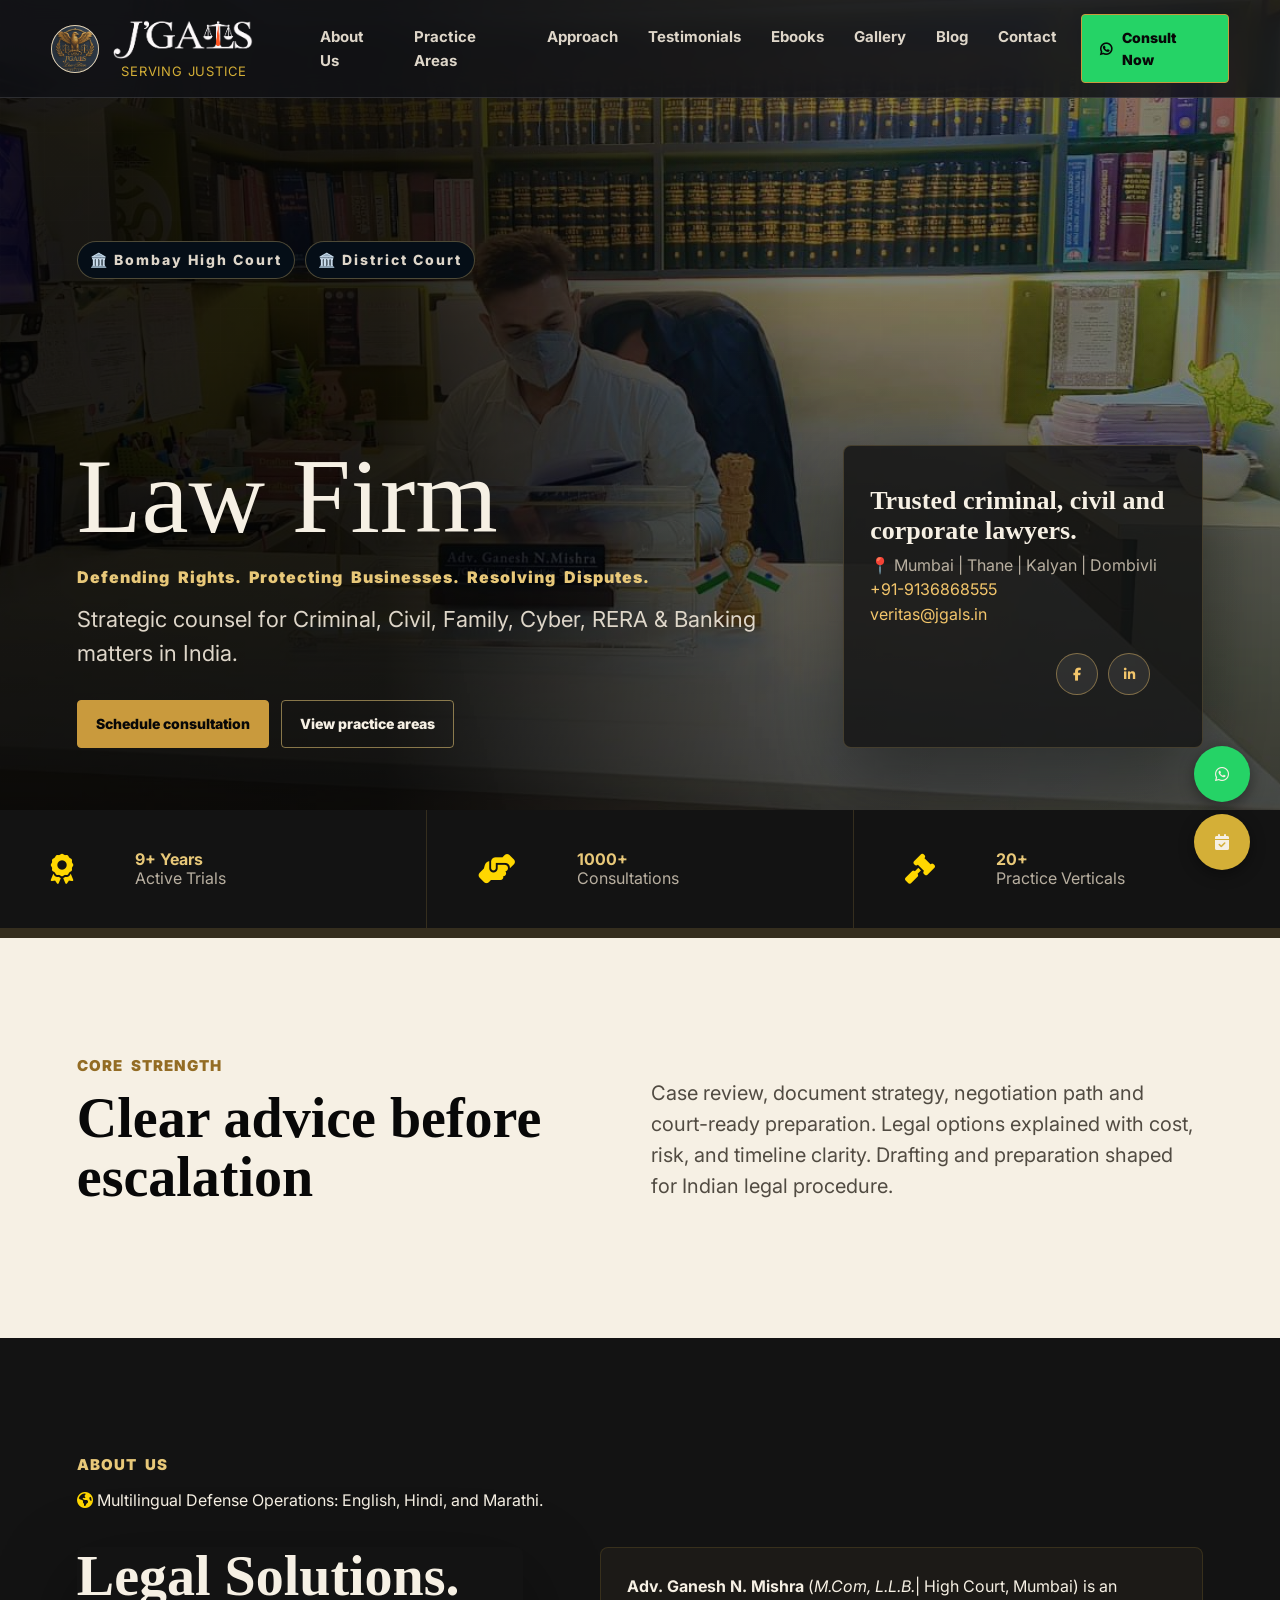
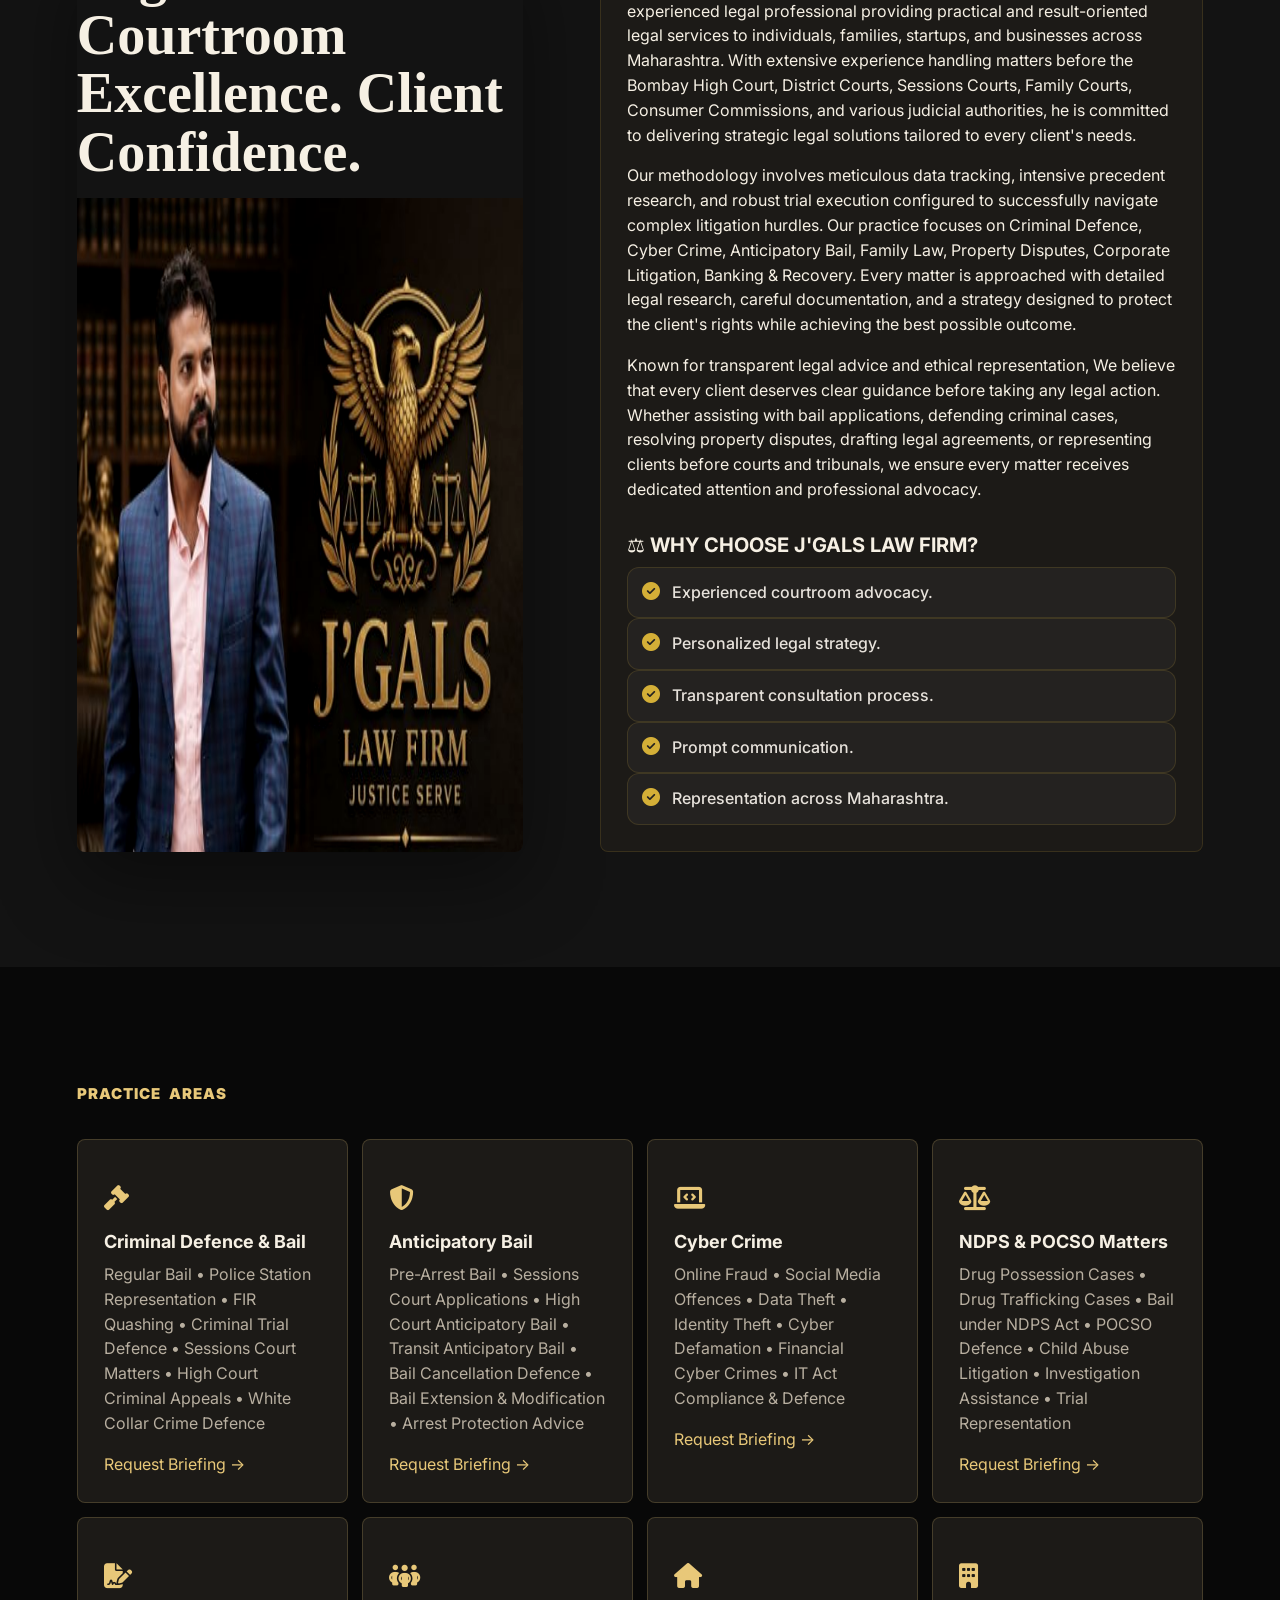
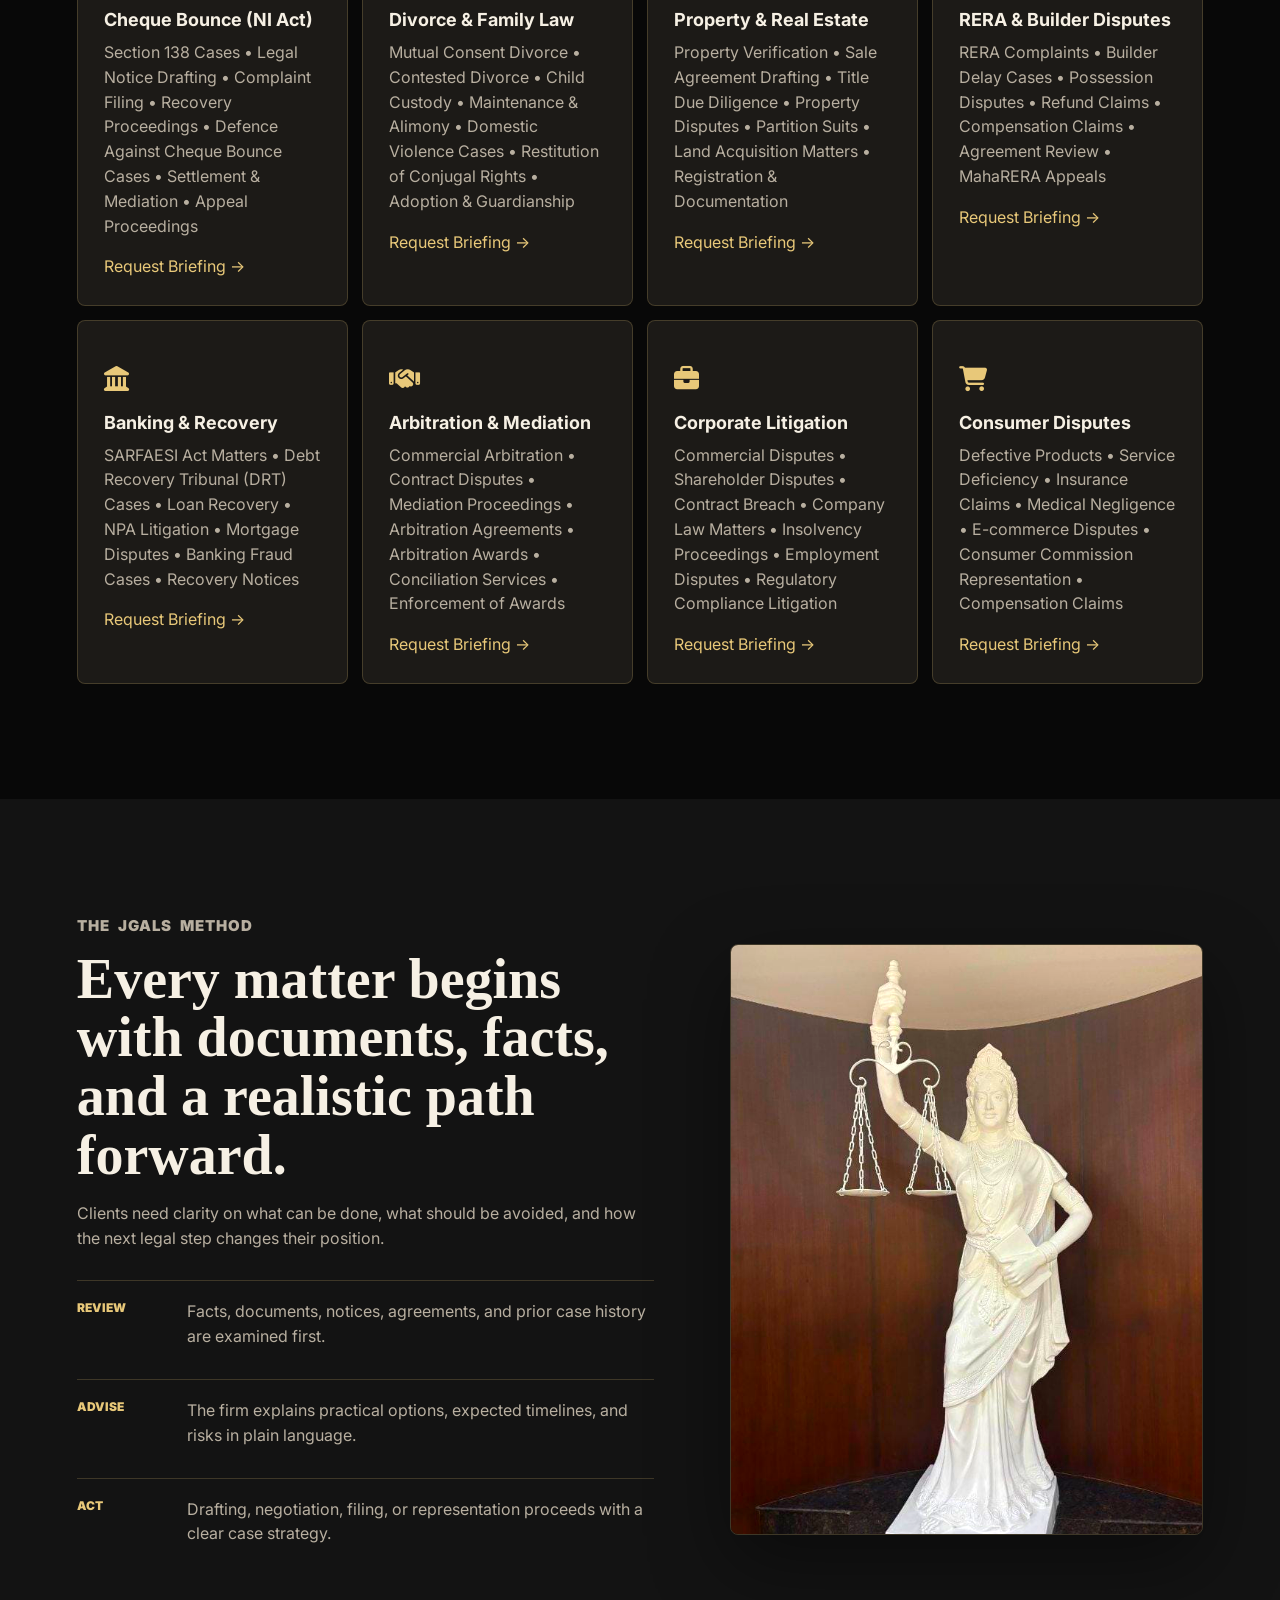
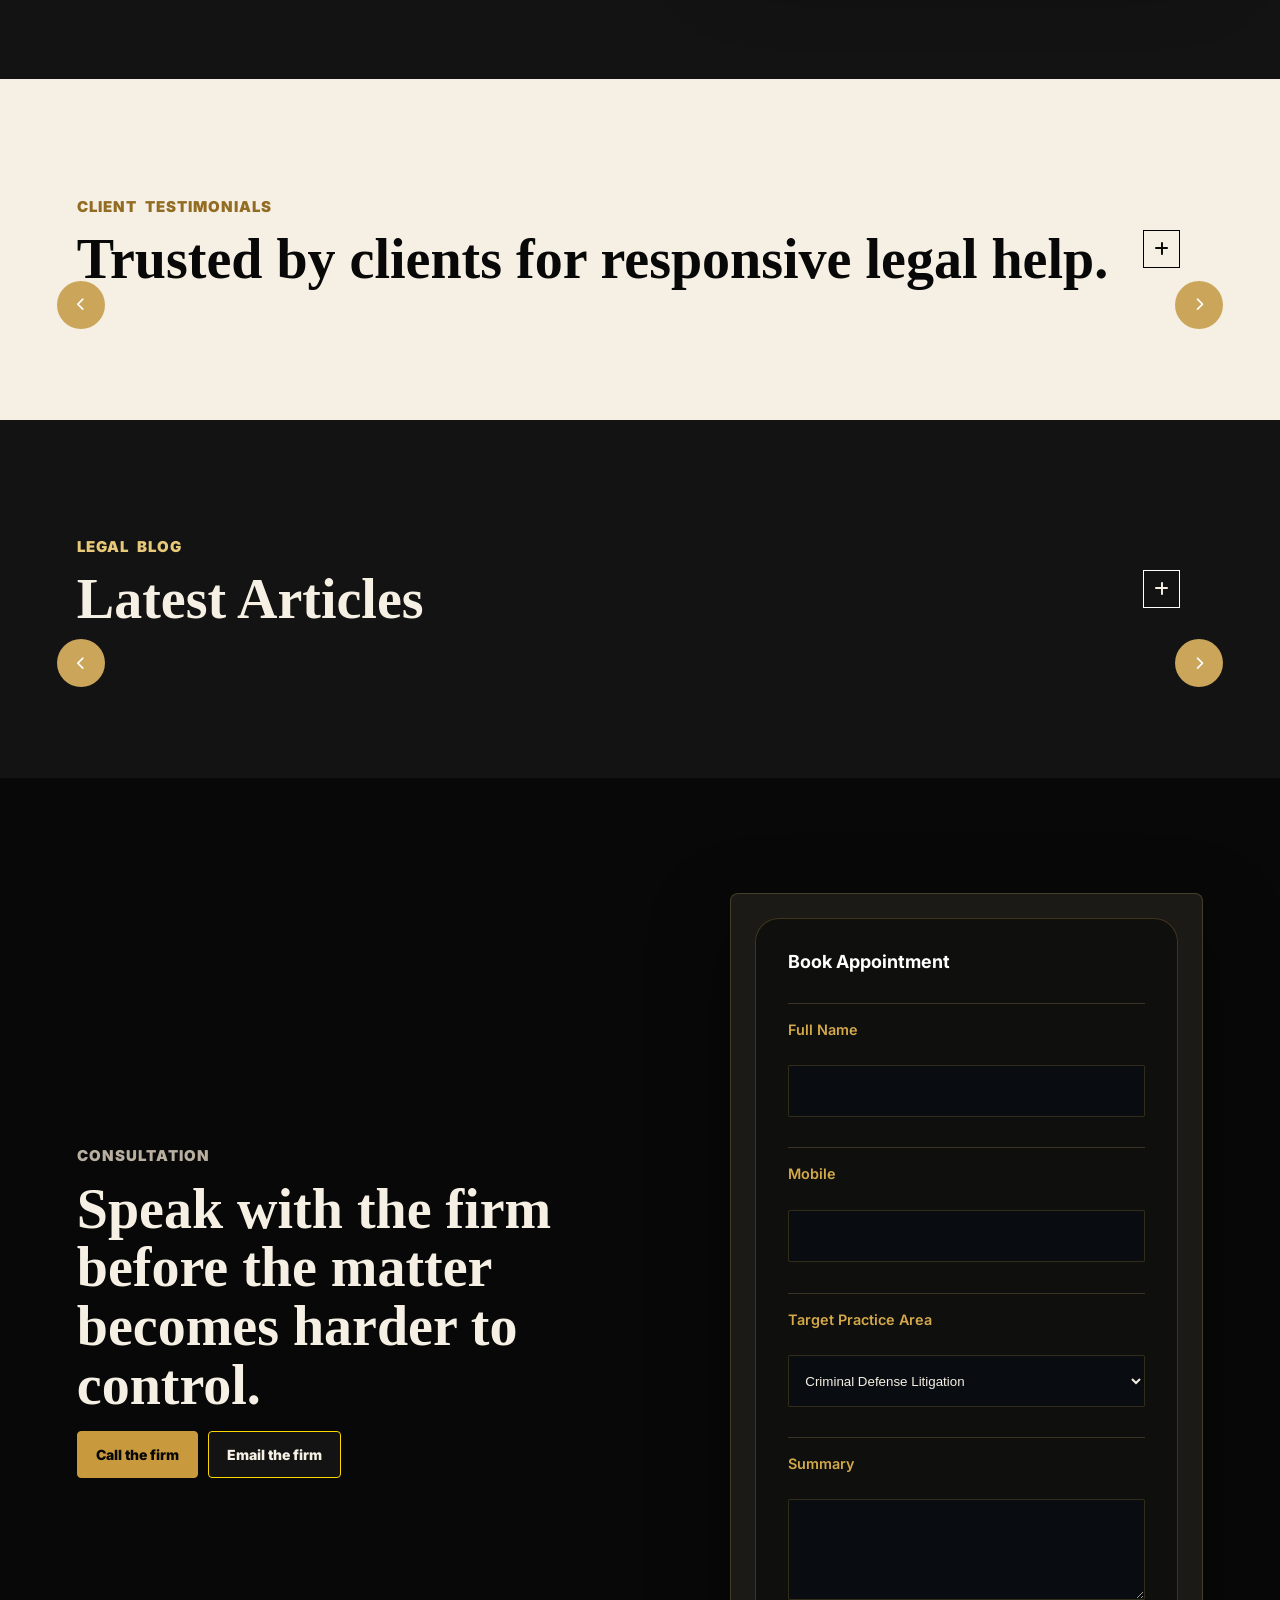
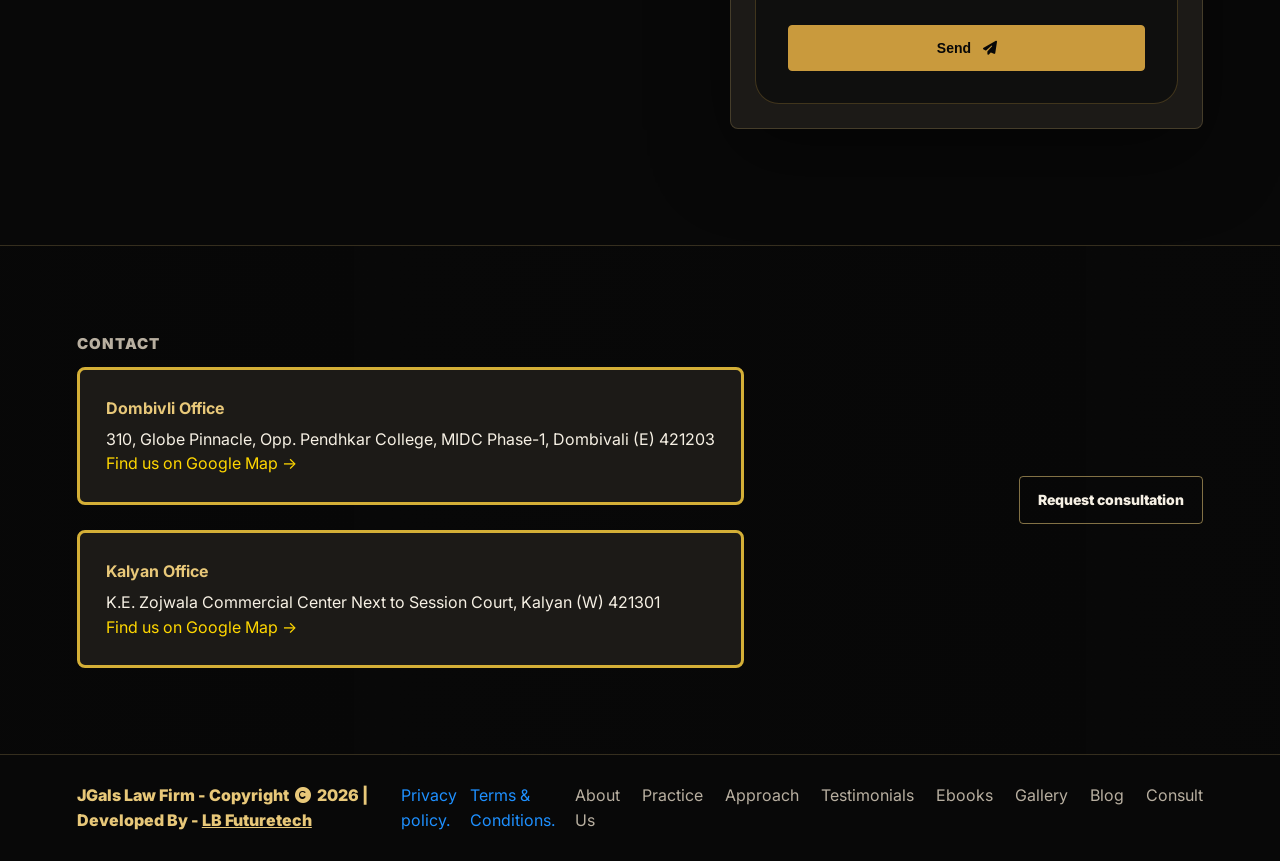
==== commit 63462e8f: "Update index.html" ====
--- a/index.html
+++ b/index.html
@@ -458,9 +458,9 @@
                             required></textarea>
               </div>
 
-              <div class="mb-4" style="justify-content: center;display: flex;gap:10px">
+             <!-- <div class="mb-4" style="justify-content: center;display: flex;gap:10px">
                 I agree to the <a href="./PrivacyPolicy.html" style="color: dodgerblue;">Privacy policy</a> and <a href="./Terms.html" style="color: dodgerblue;">Terms & Conditions.</a>
-              </div>
+              </div> -->
 
               <button type="submit" class="button primary full" style="cursor: pointer;">
                   Send  &nbsp;&nbsp;<i class="fa-solid fa-paper-plane"></i>
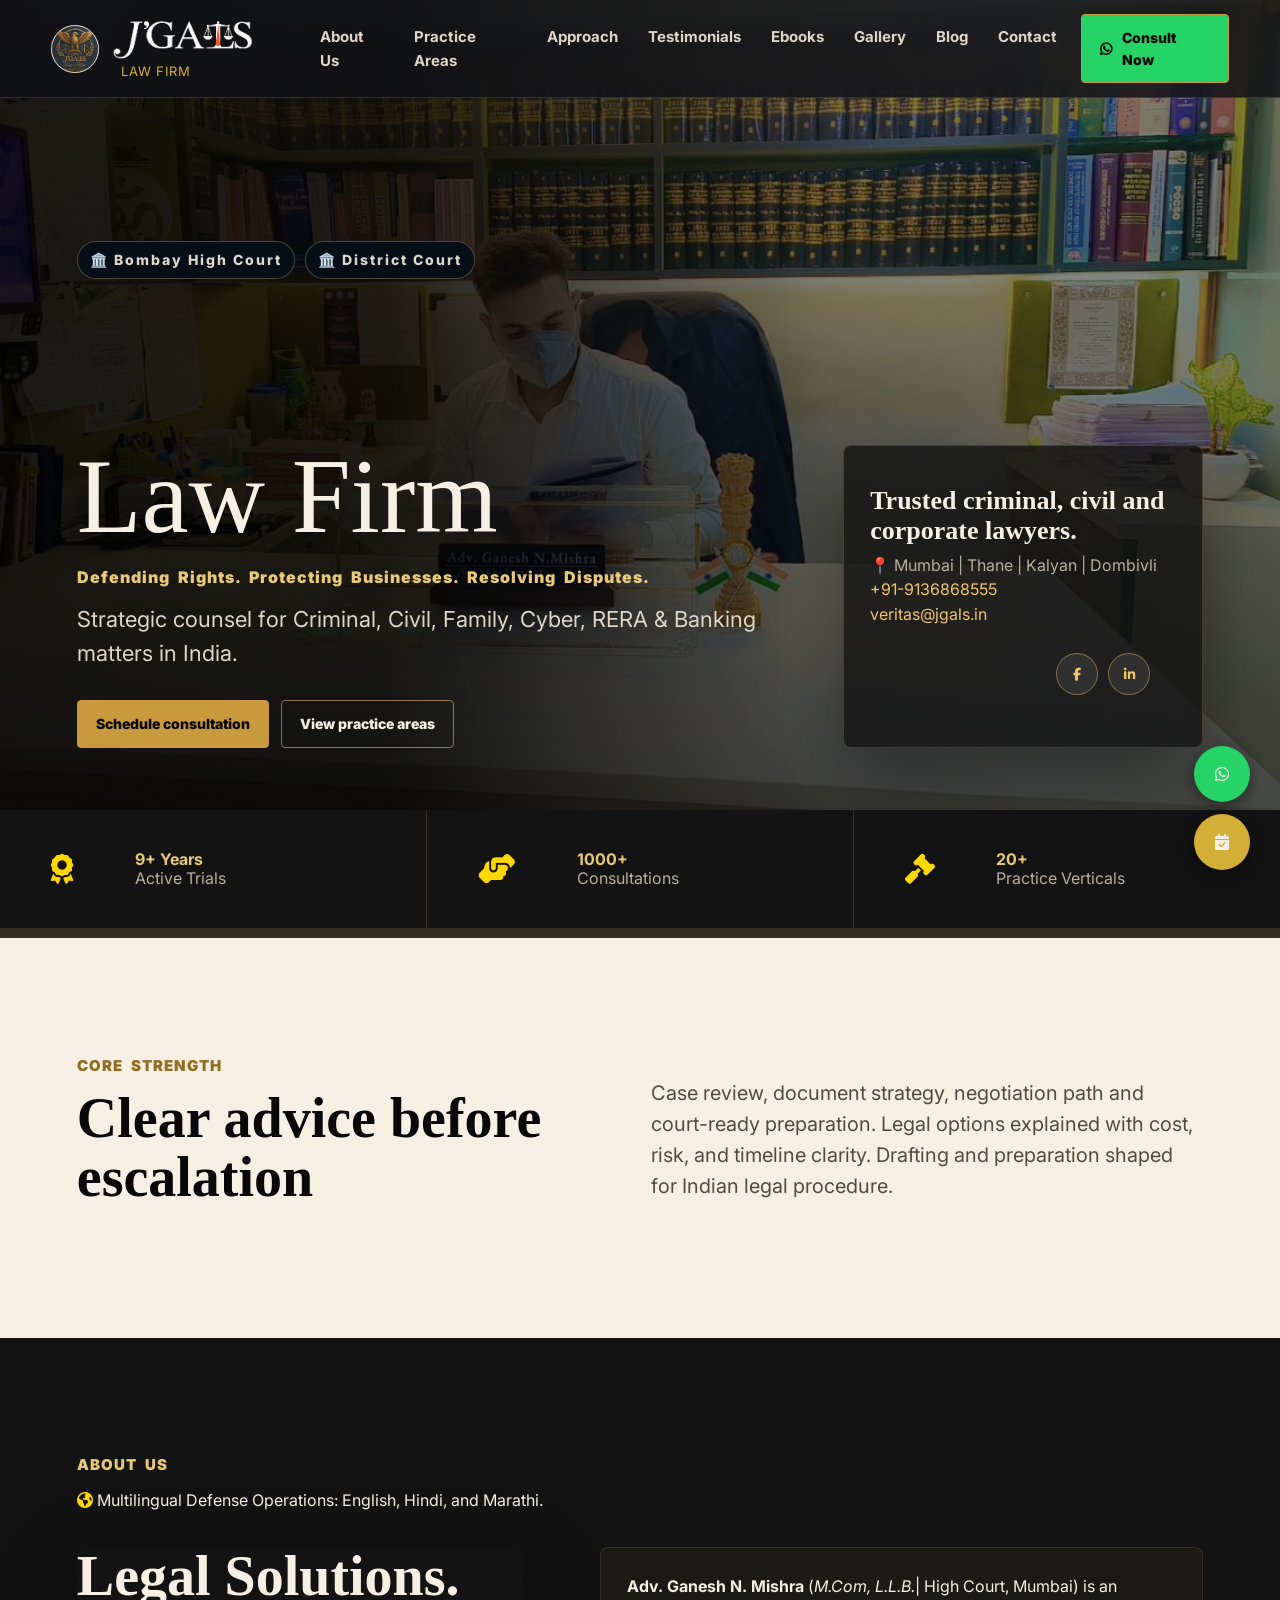
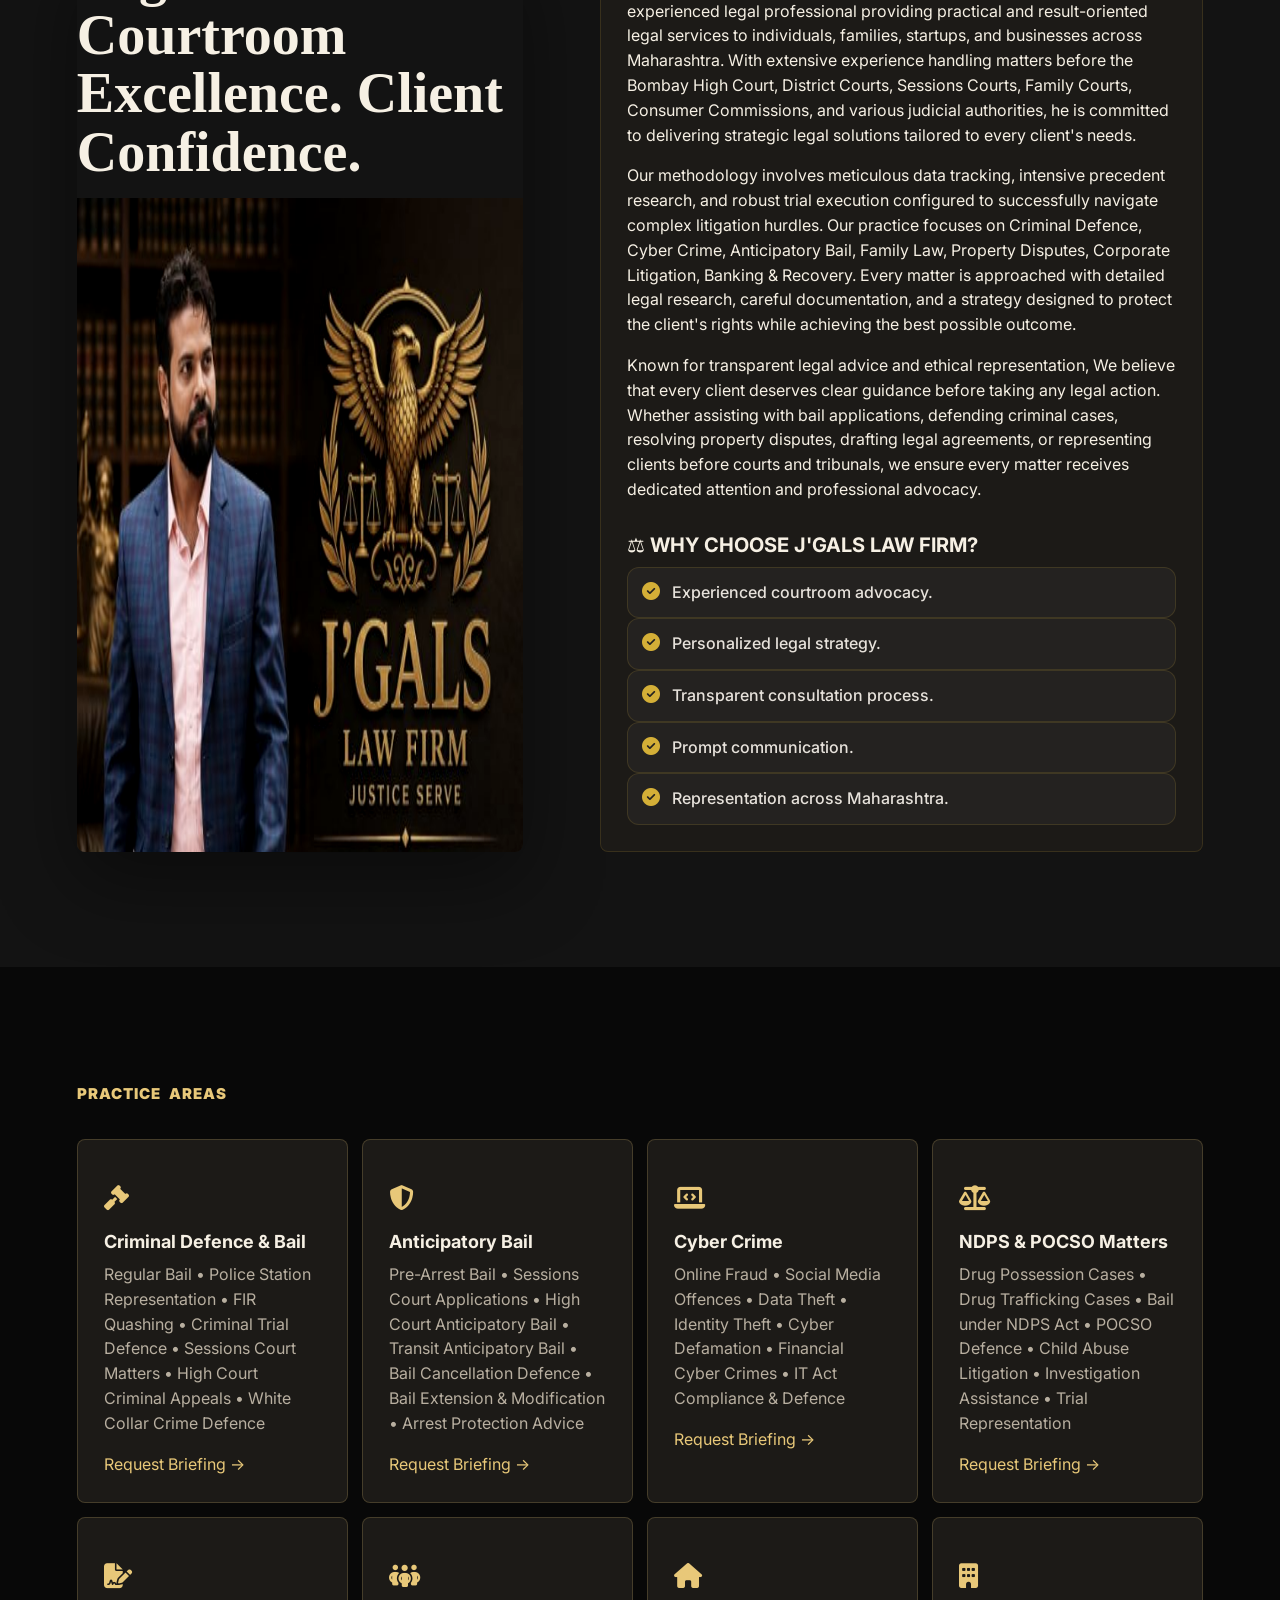
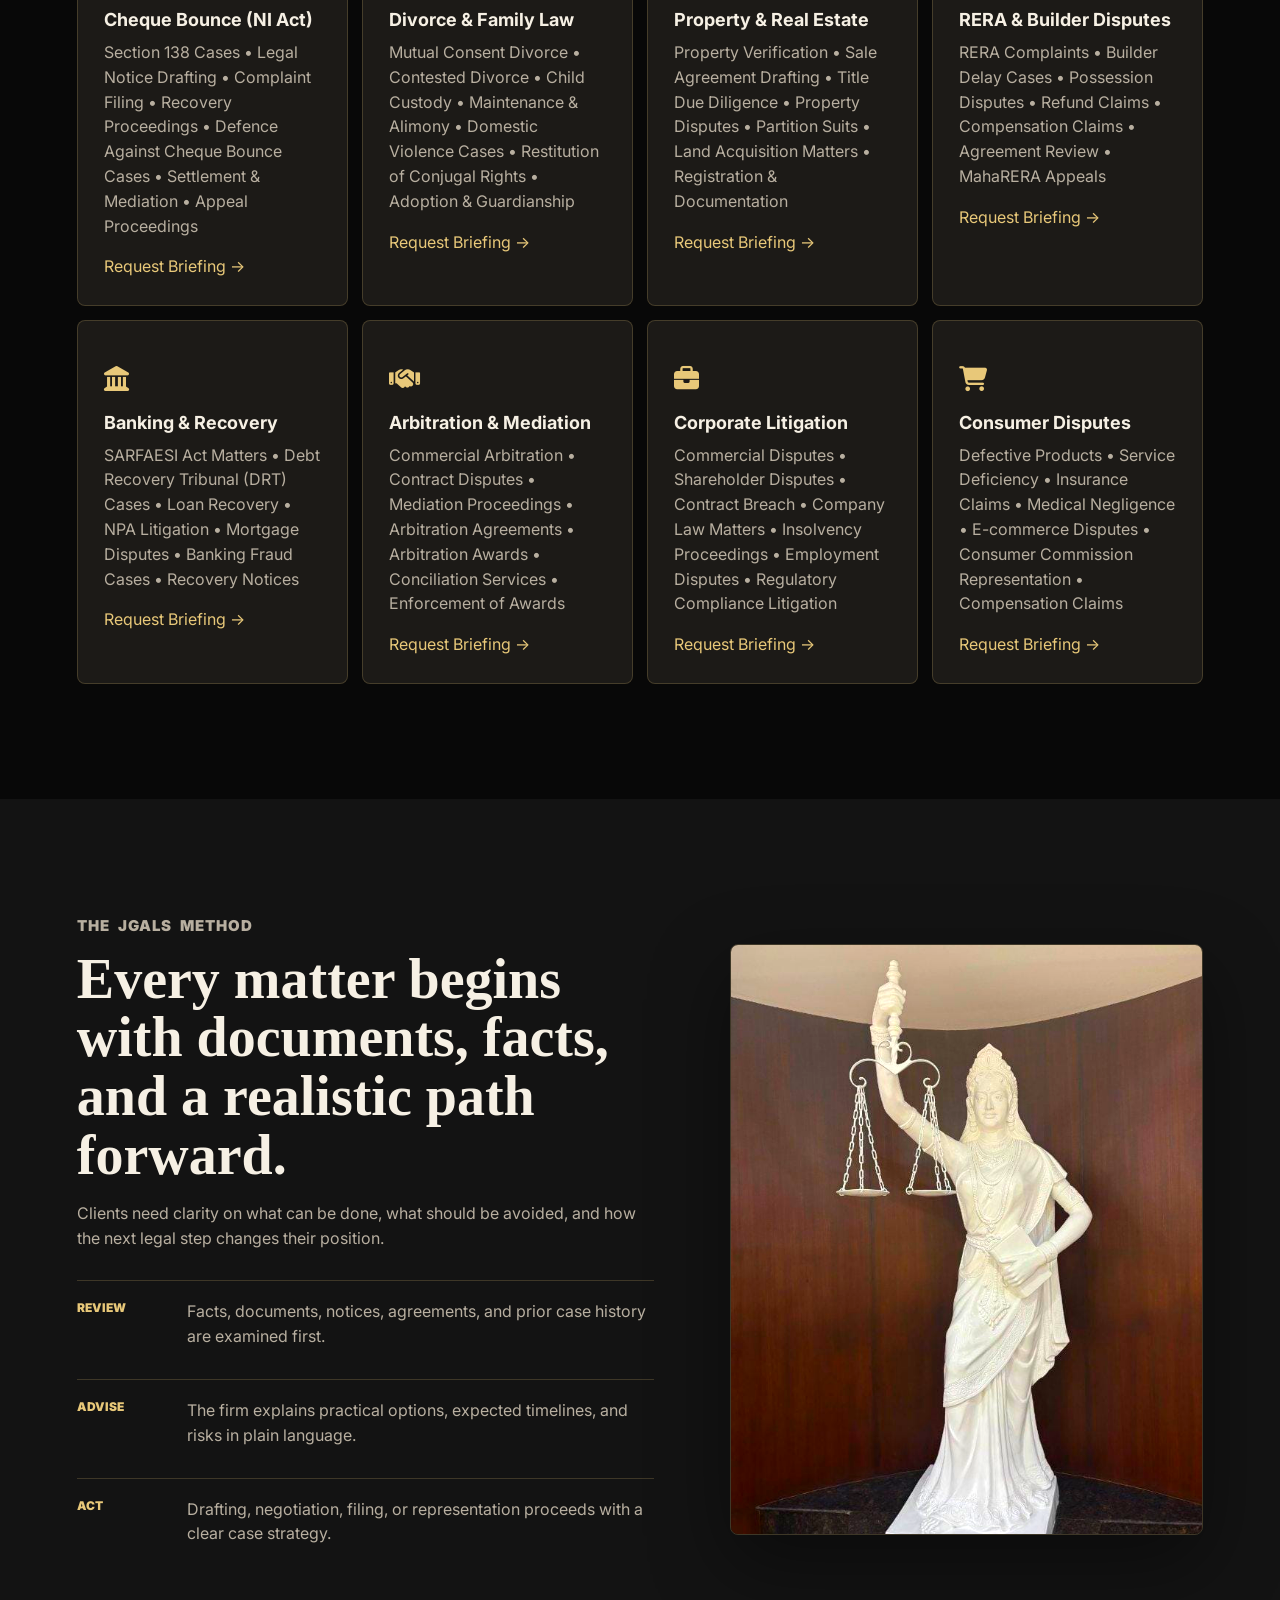
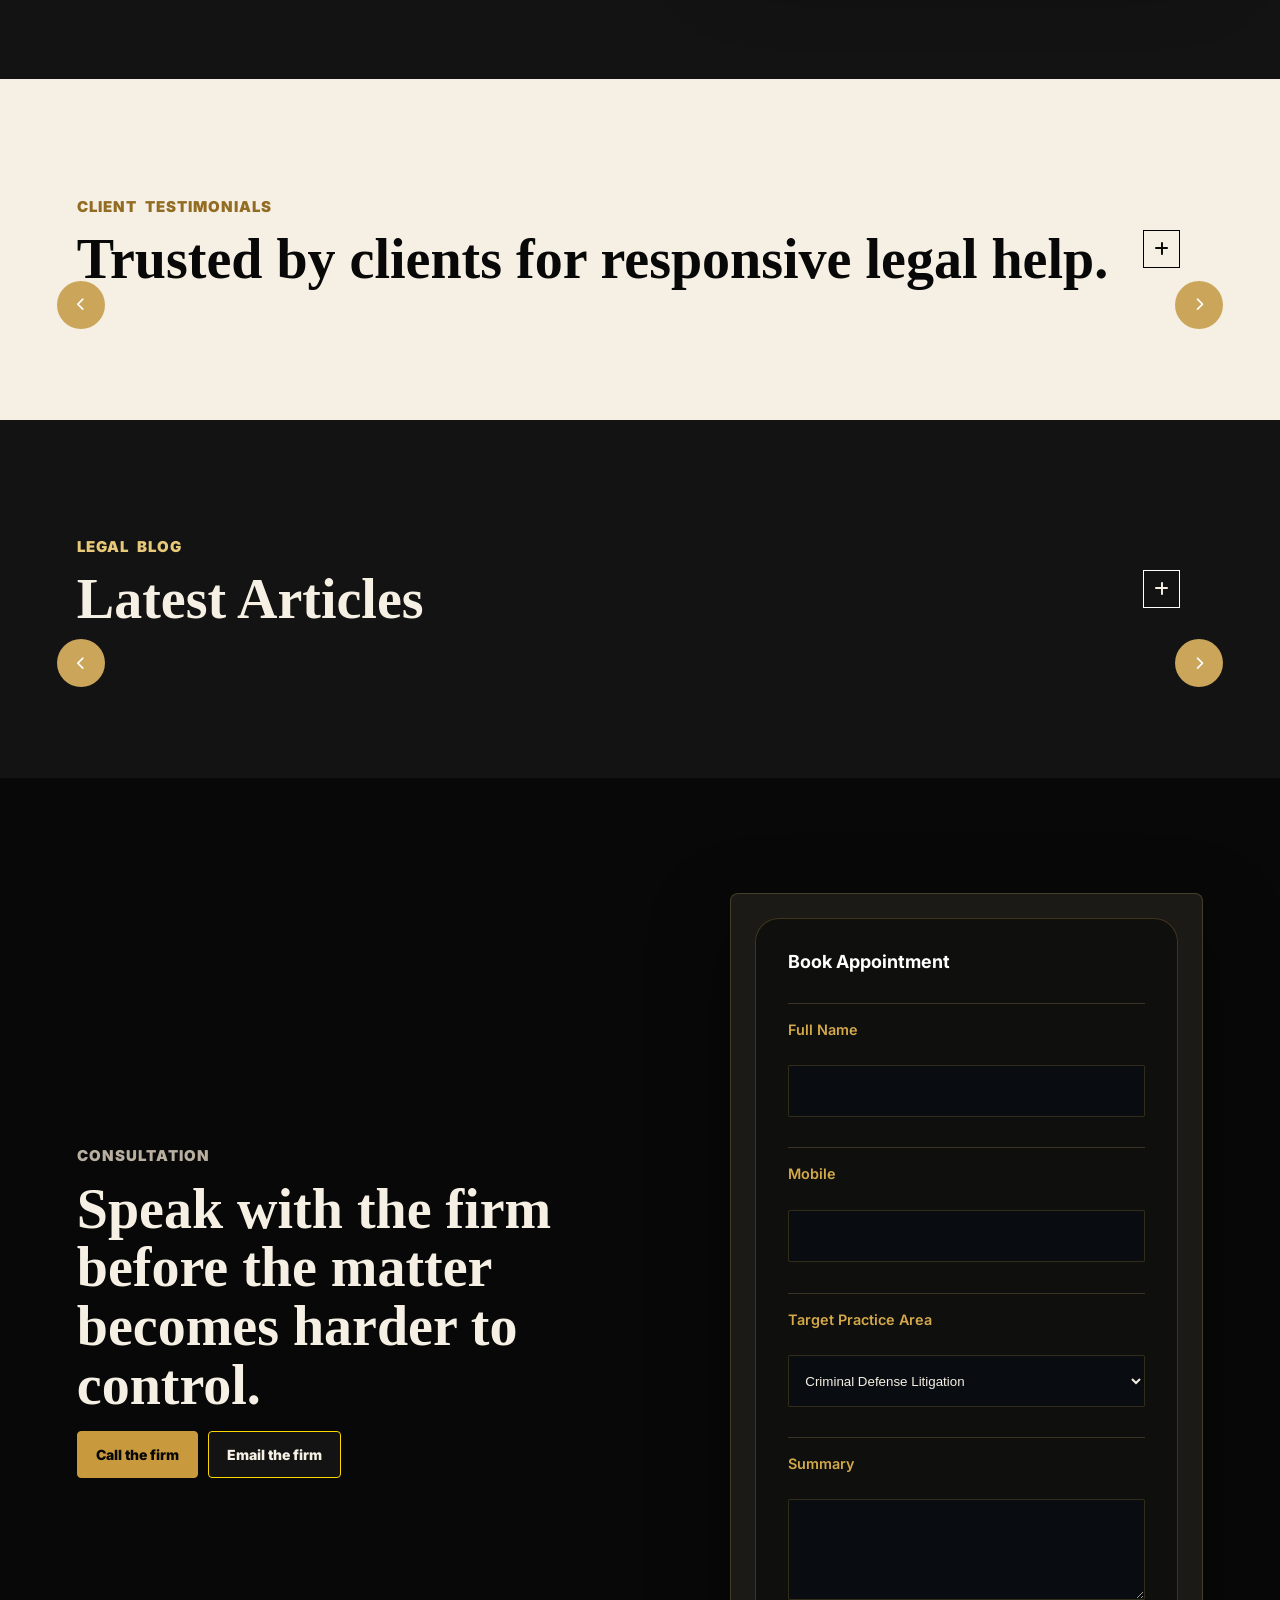
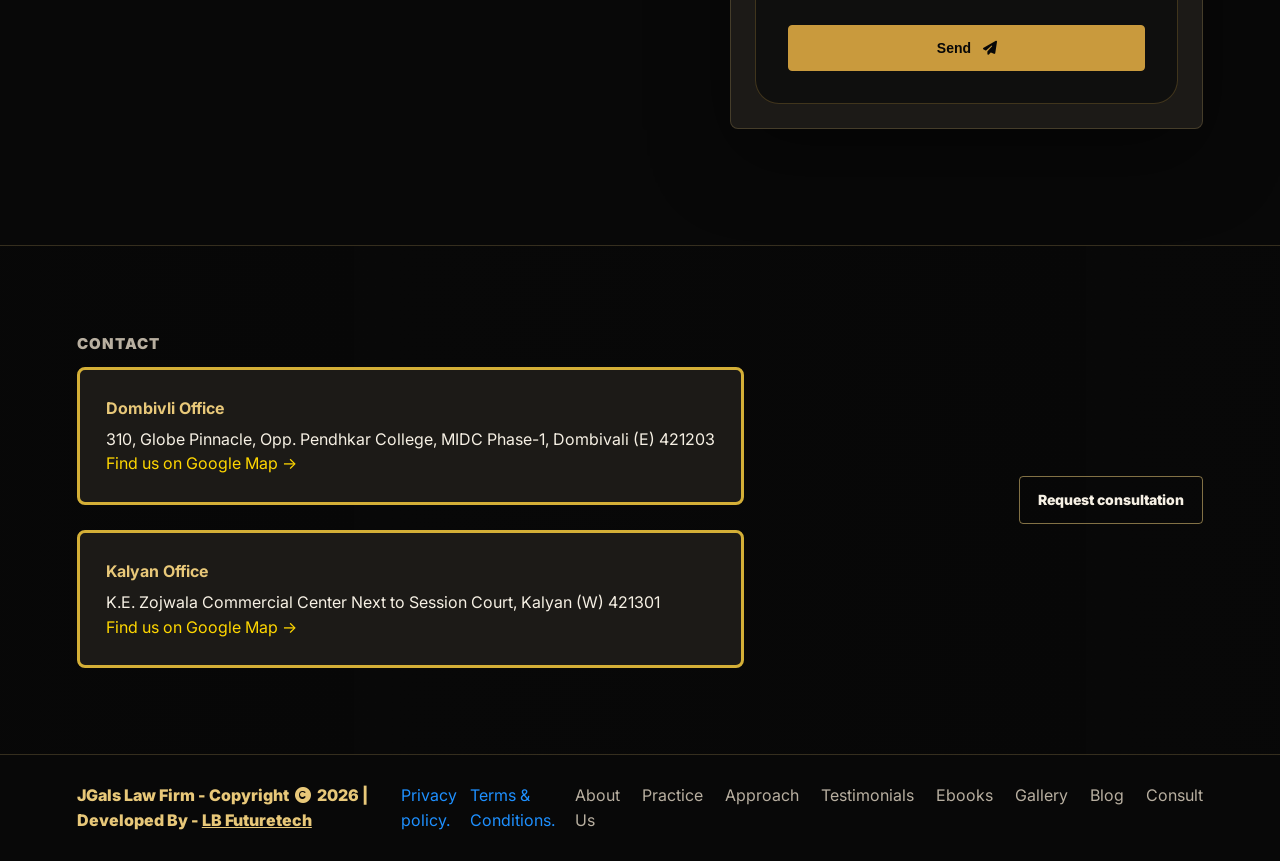
==== commit 7246f61c: "Update index.html" ====
--- a/index.html
+++ b/index.html
@@ -67,7 +67,7 @@
                 alt="J'GALS">
 
 
-            <div class="tagline">Serving Justice</div>
+            <div class="tagline">LAW FIRM</div>
 
         </div>
 
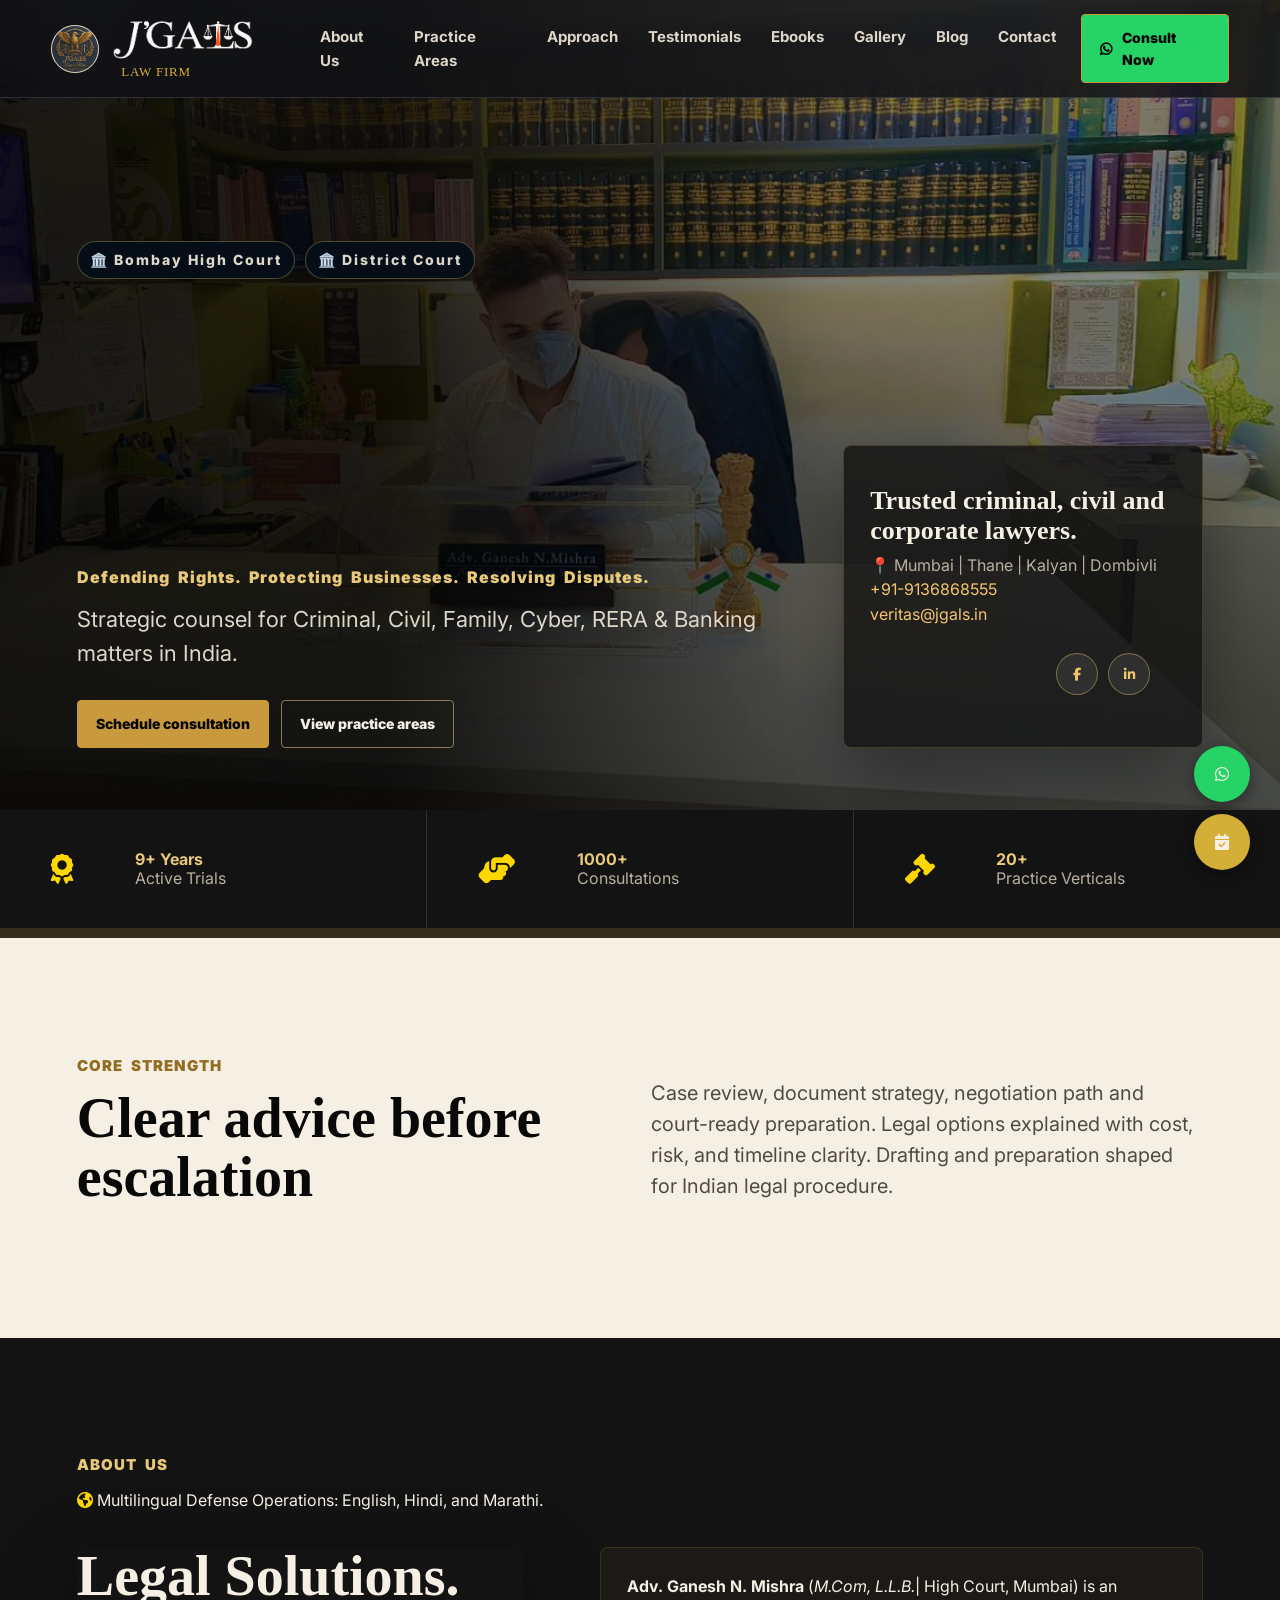
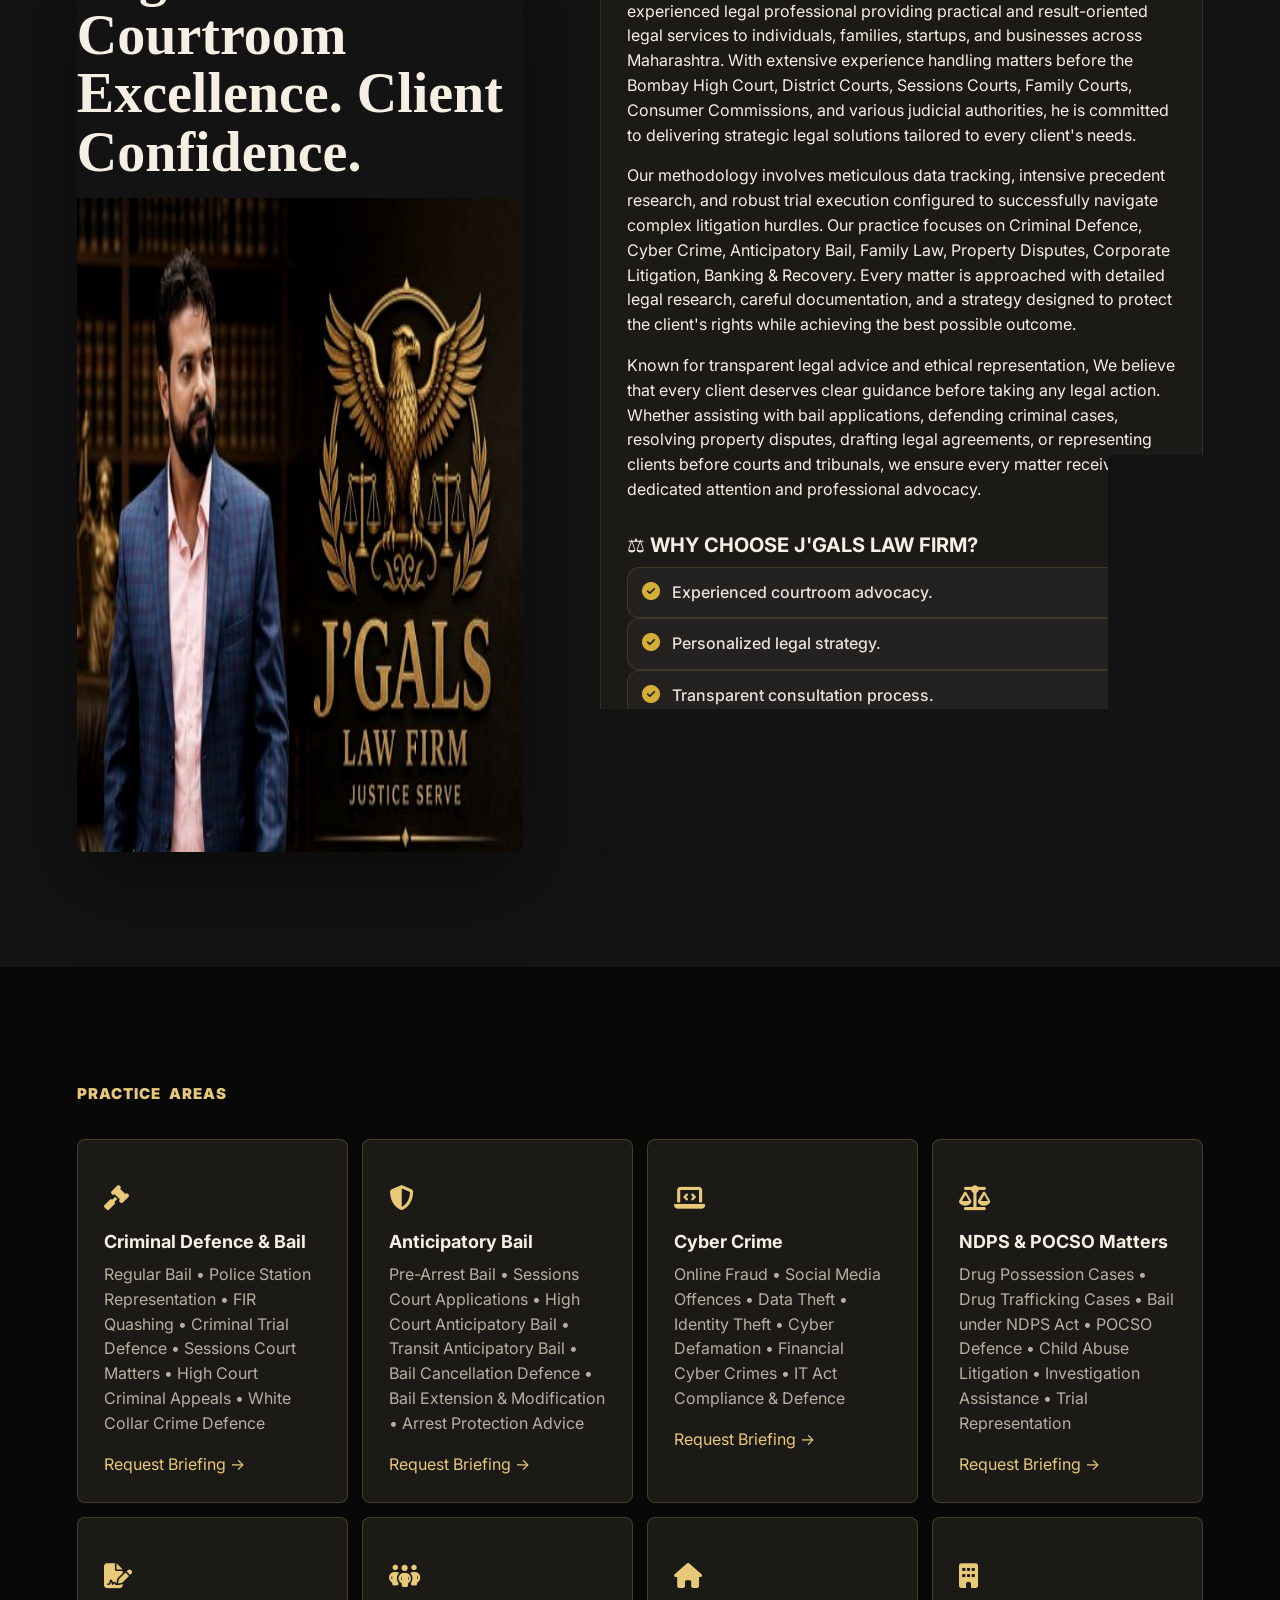
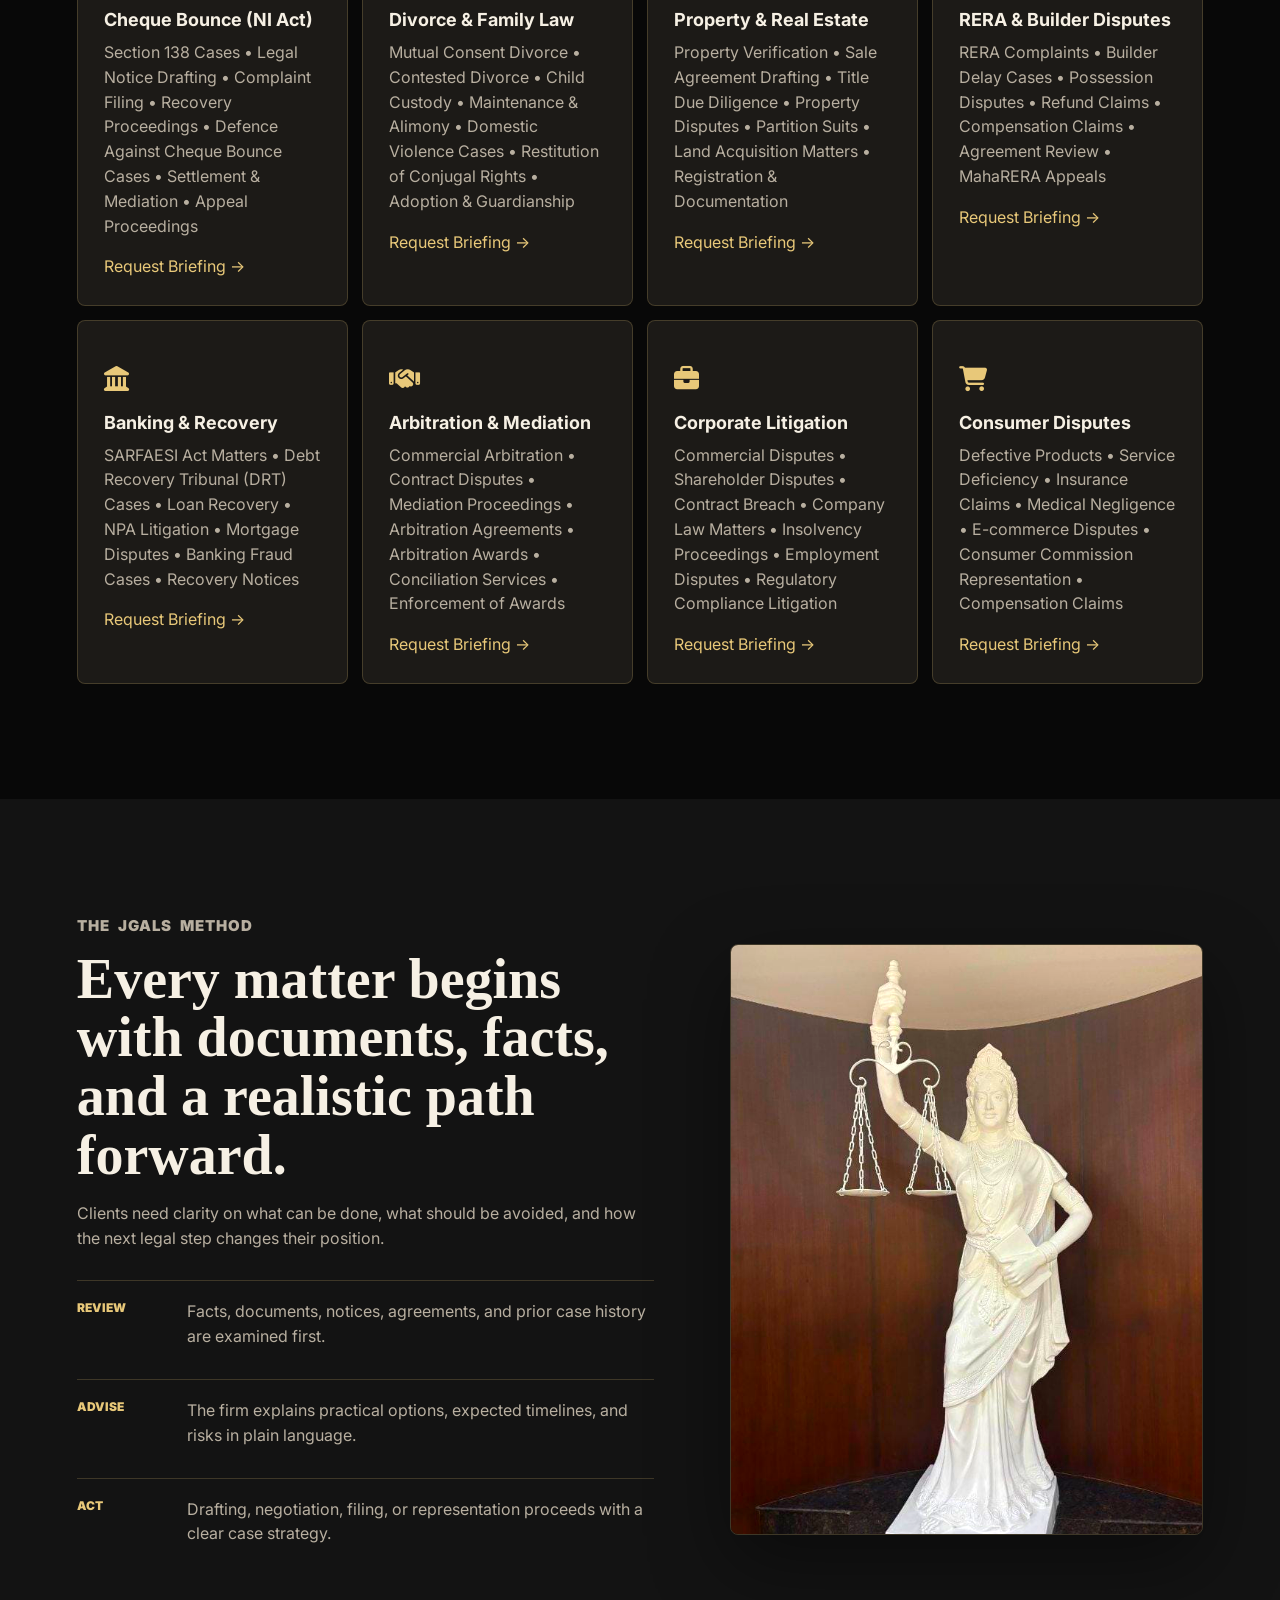
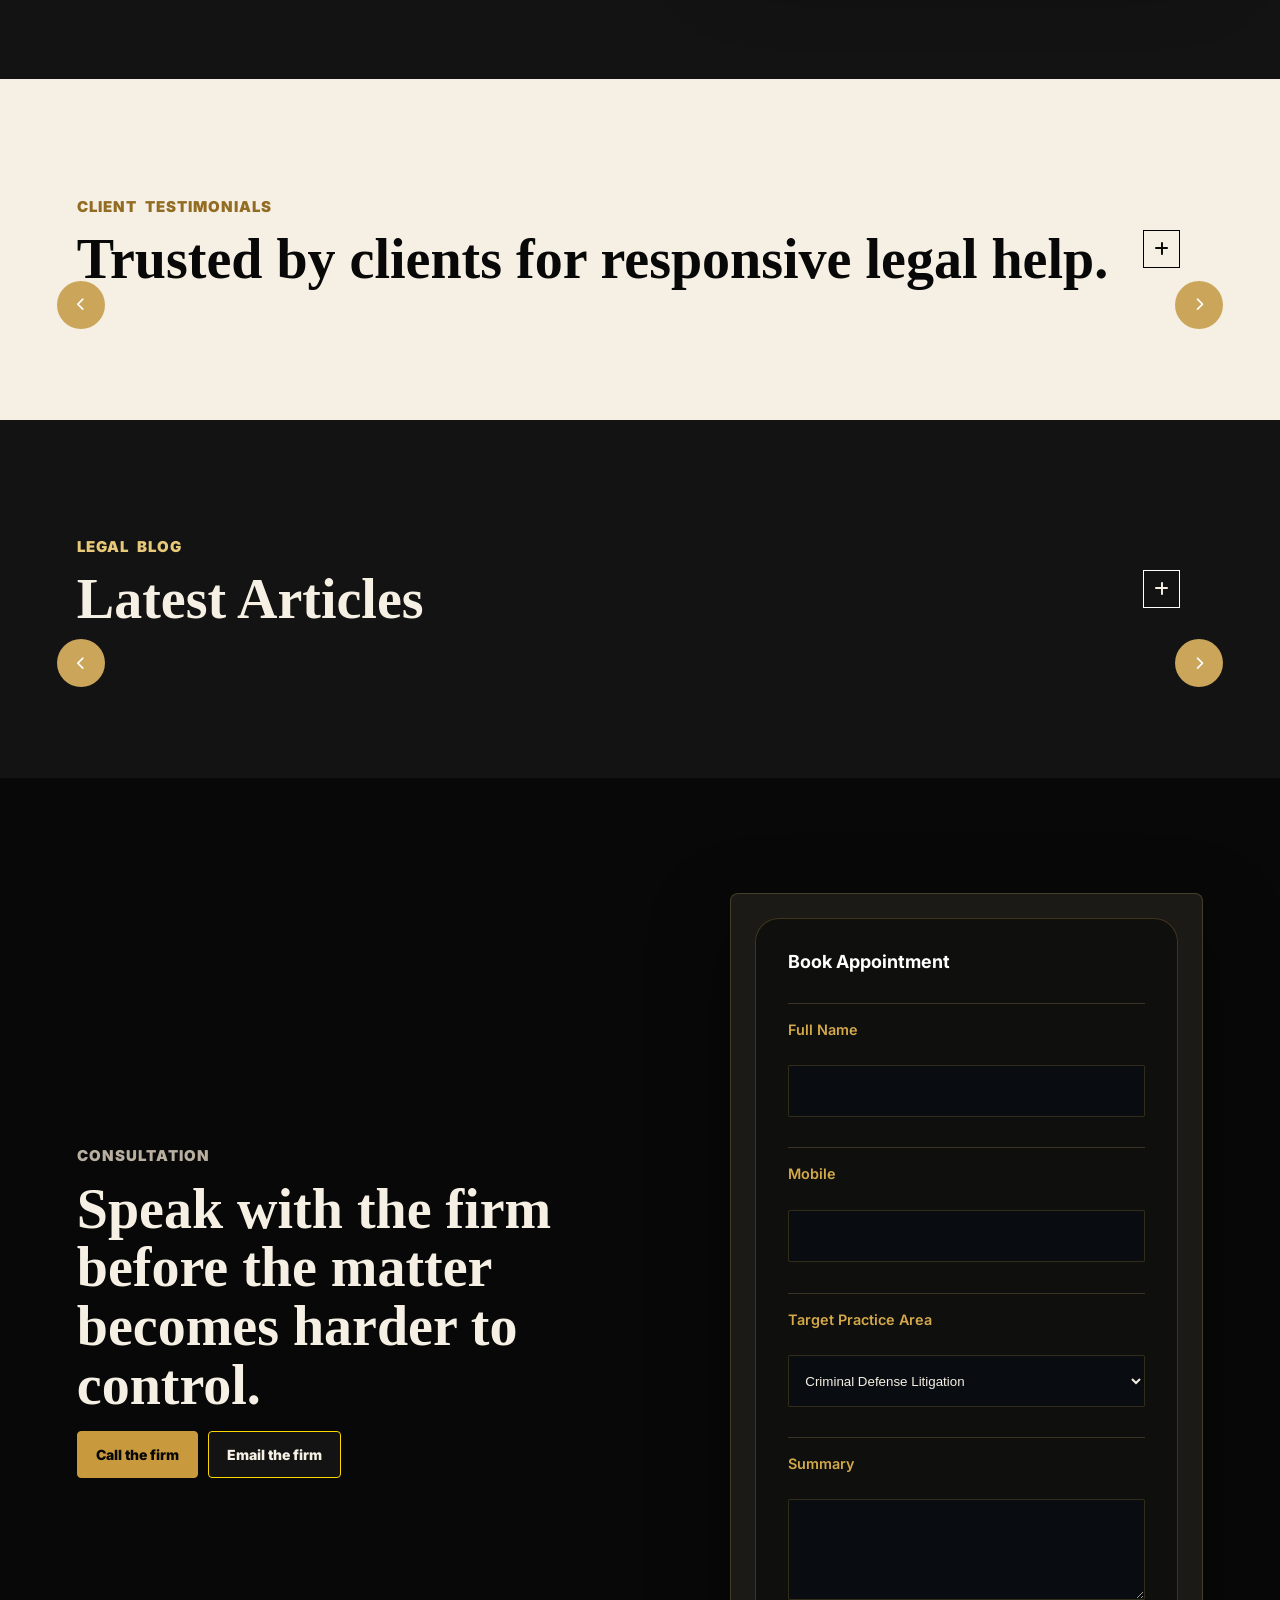
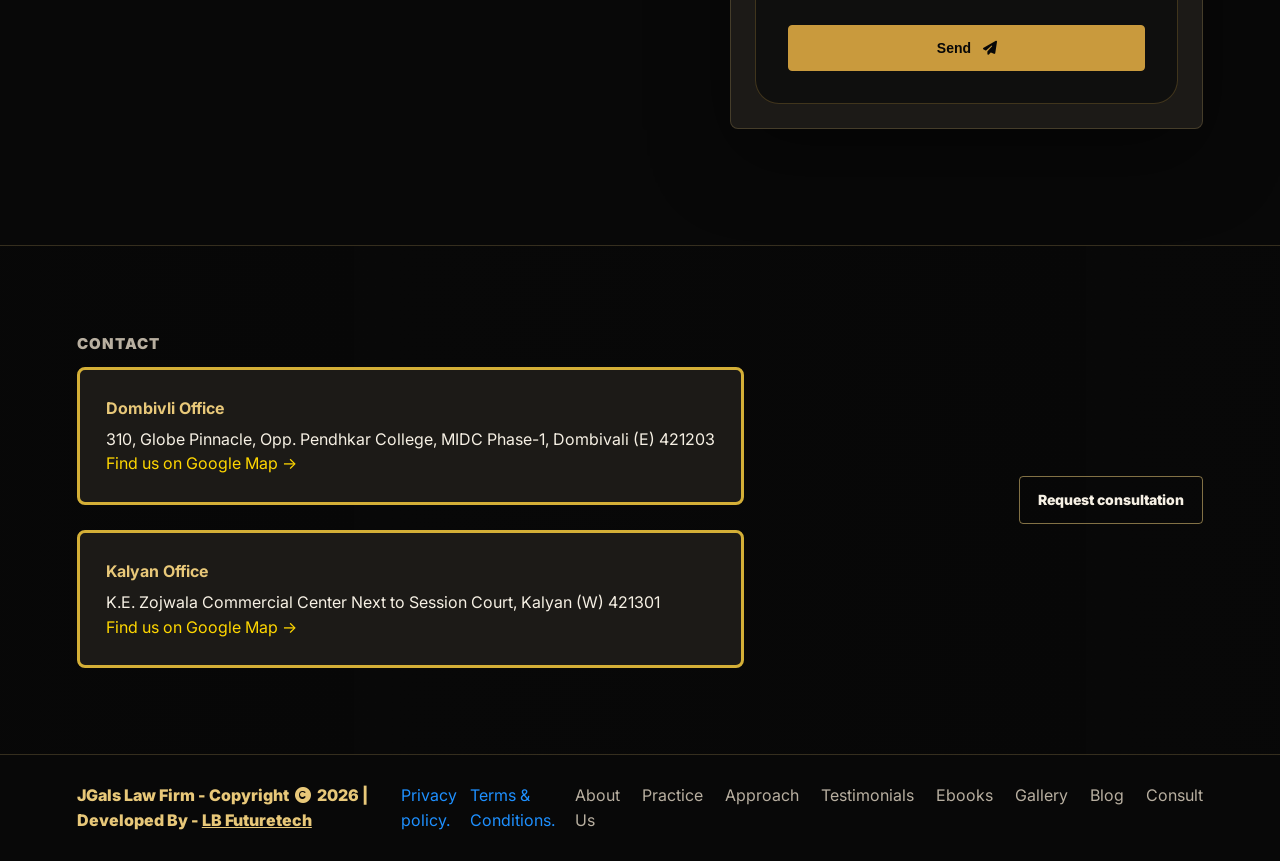
==== commit 67a62283: "Update index.html" ====
--- a/index.html
+++ b/index.html
@@ -67,9 +67,9 @@
                 alt="J'GALS">
 
 
-            <div class="tagline">LAW FIRM</div>
-
-        </div>
+            <div class="tagline" style="font-family: 'Edwardian Script ITC', cursive;">LAW FIRM</div>
+
+        </div> 
 
       </a>
 
@@ -103,7 +103,7 @@
         </div>
         
         <div class="hero-content">
-          <h1 style="font-family: 'Edwardian Script ITC', cursive; font-weight: normal;">Law Firm</h1>
+          <!--<h1 style="font-family: 'Edwardian Script ITC', cursive; font-weight: normal;">Law Firm</h1>-->
           <p class="eyebrow" style="font-size: 16px; text-transform: capitalize;">Defending Rights. Protecting Businesses. Resolving Disputes.</p>
           
           <p class="hero-copy">
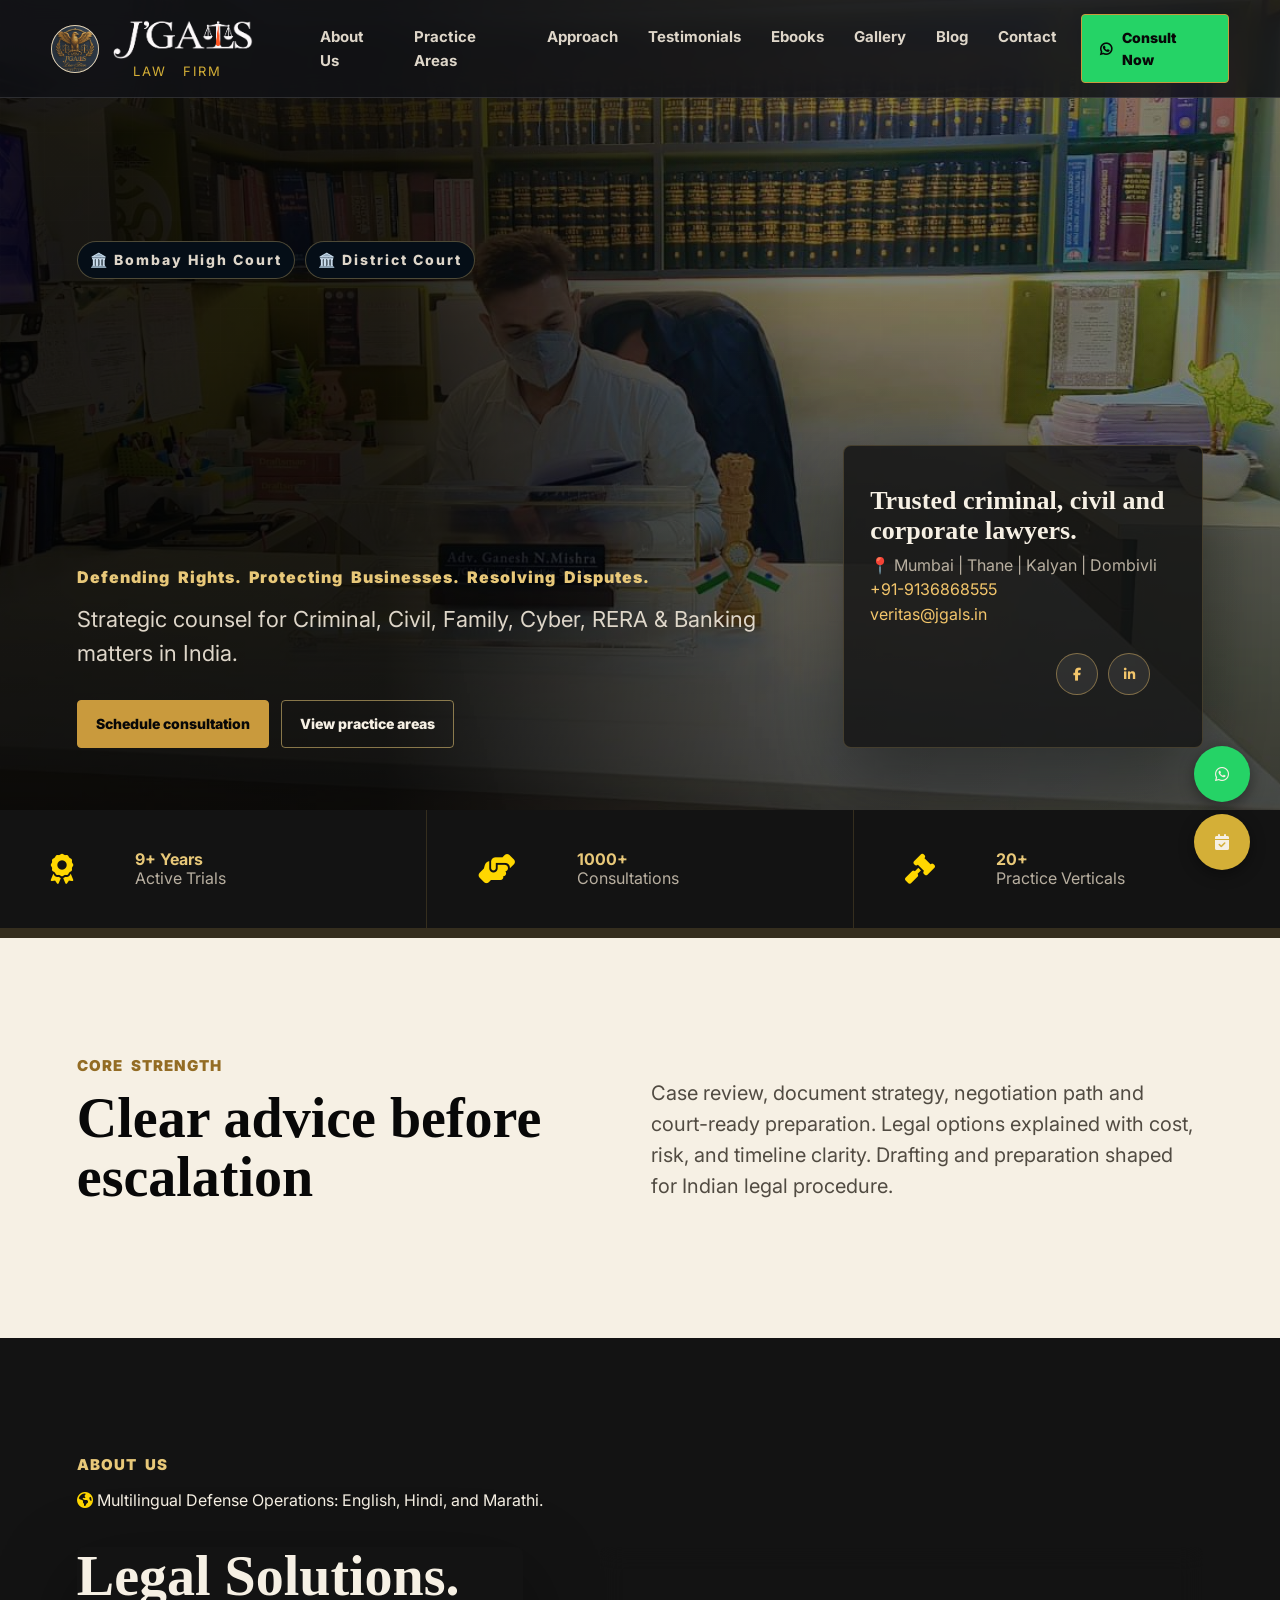
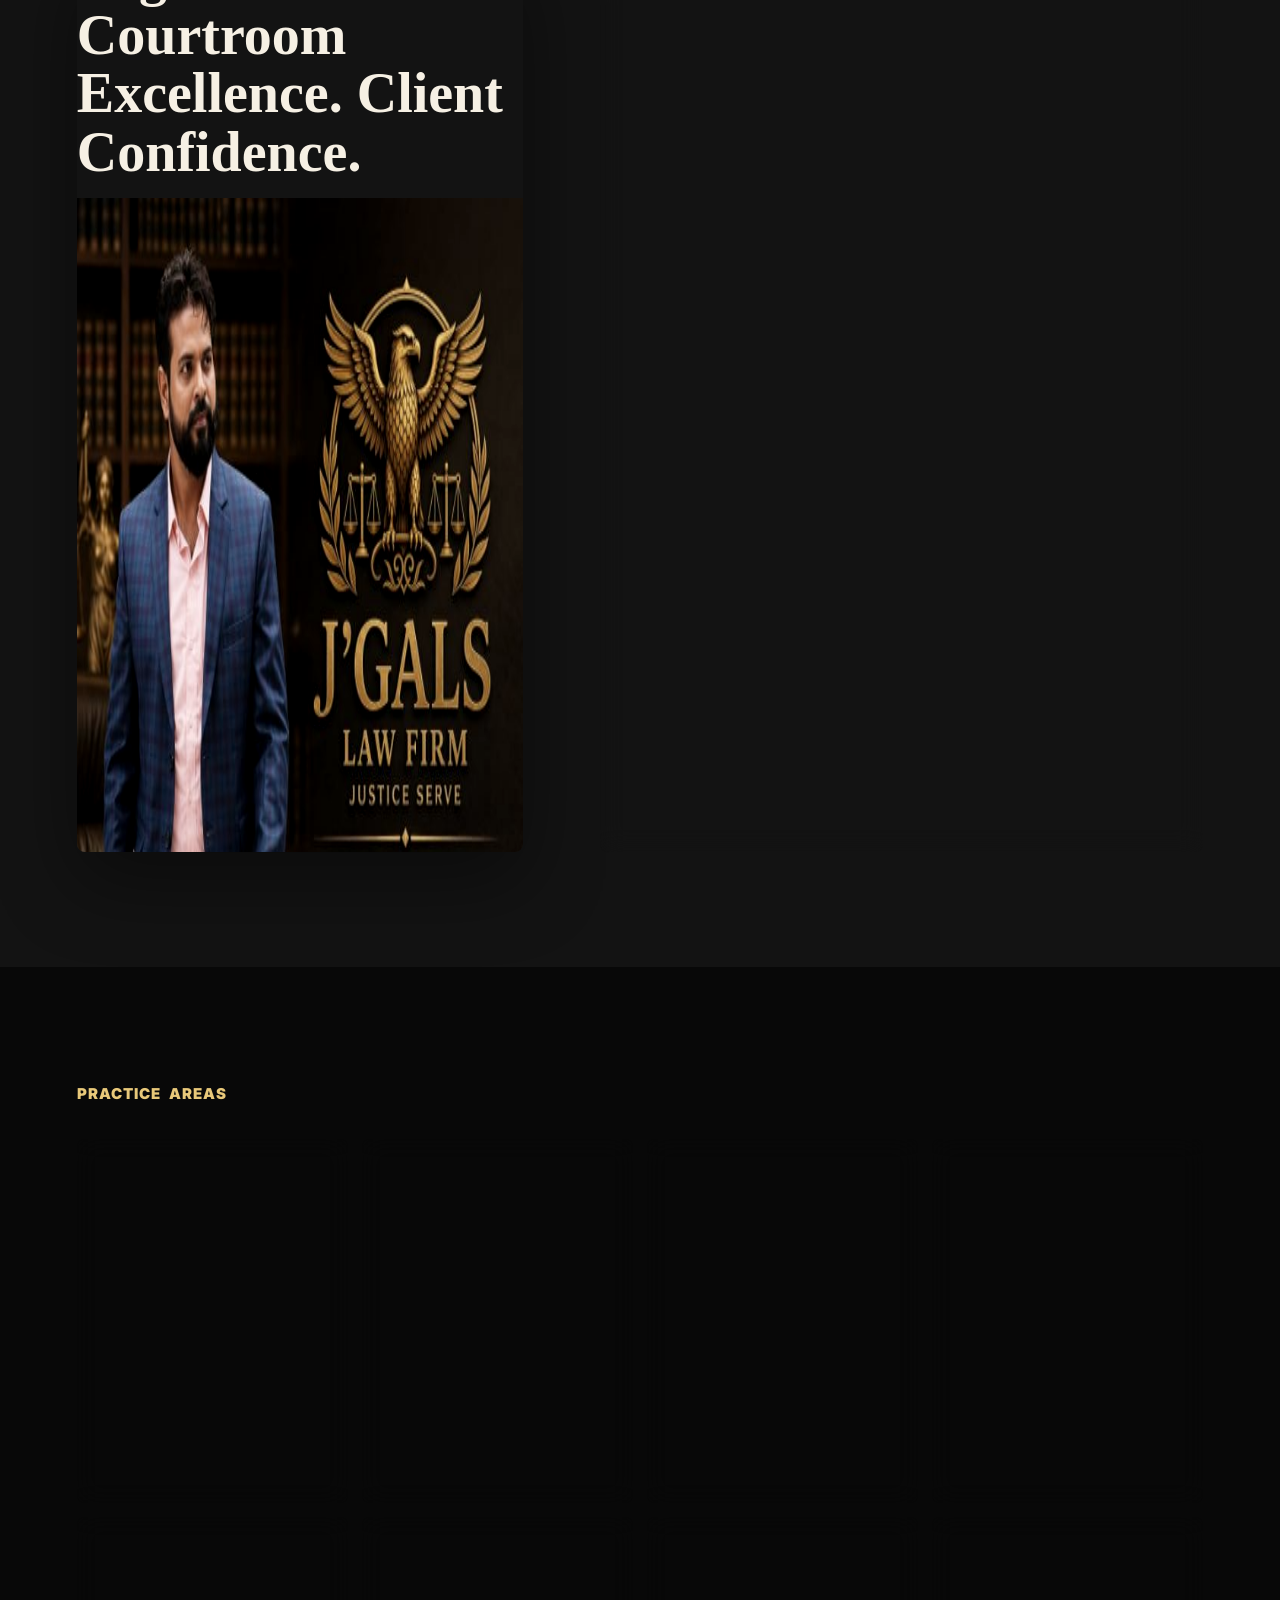
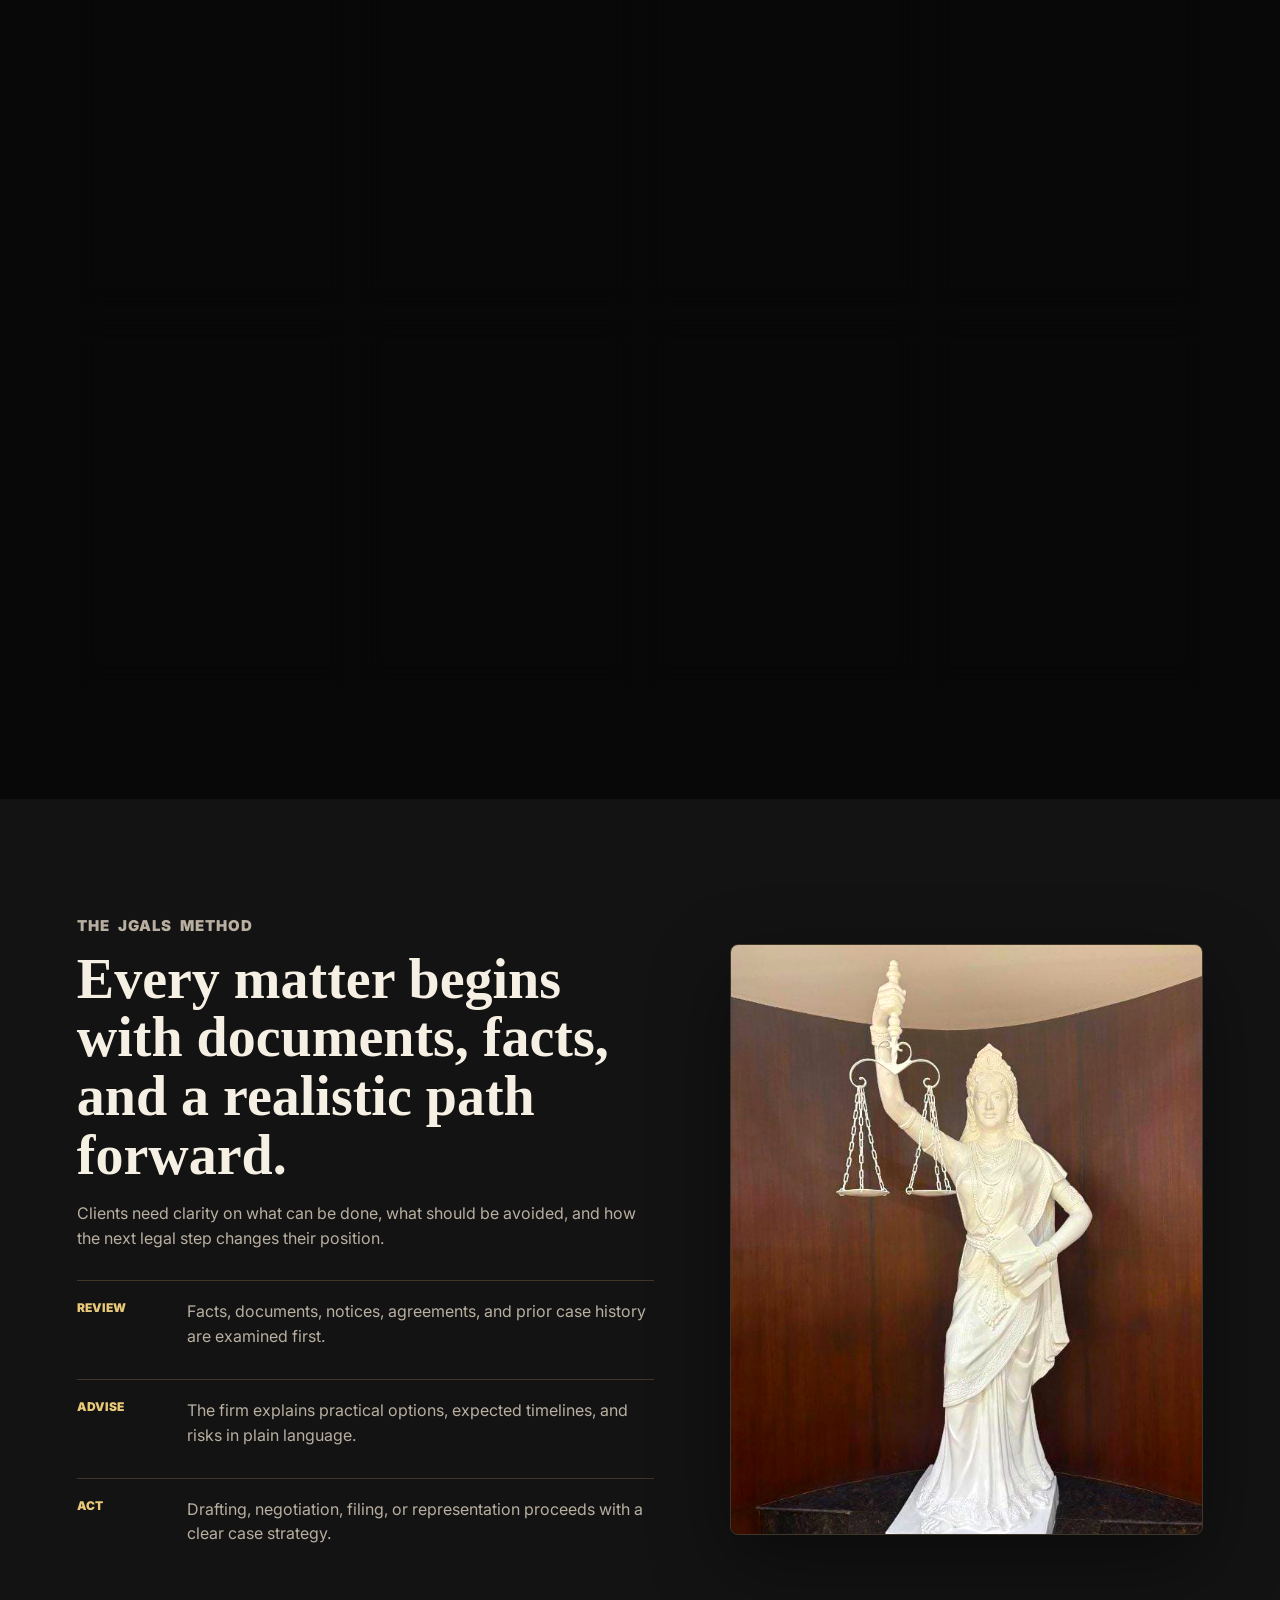
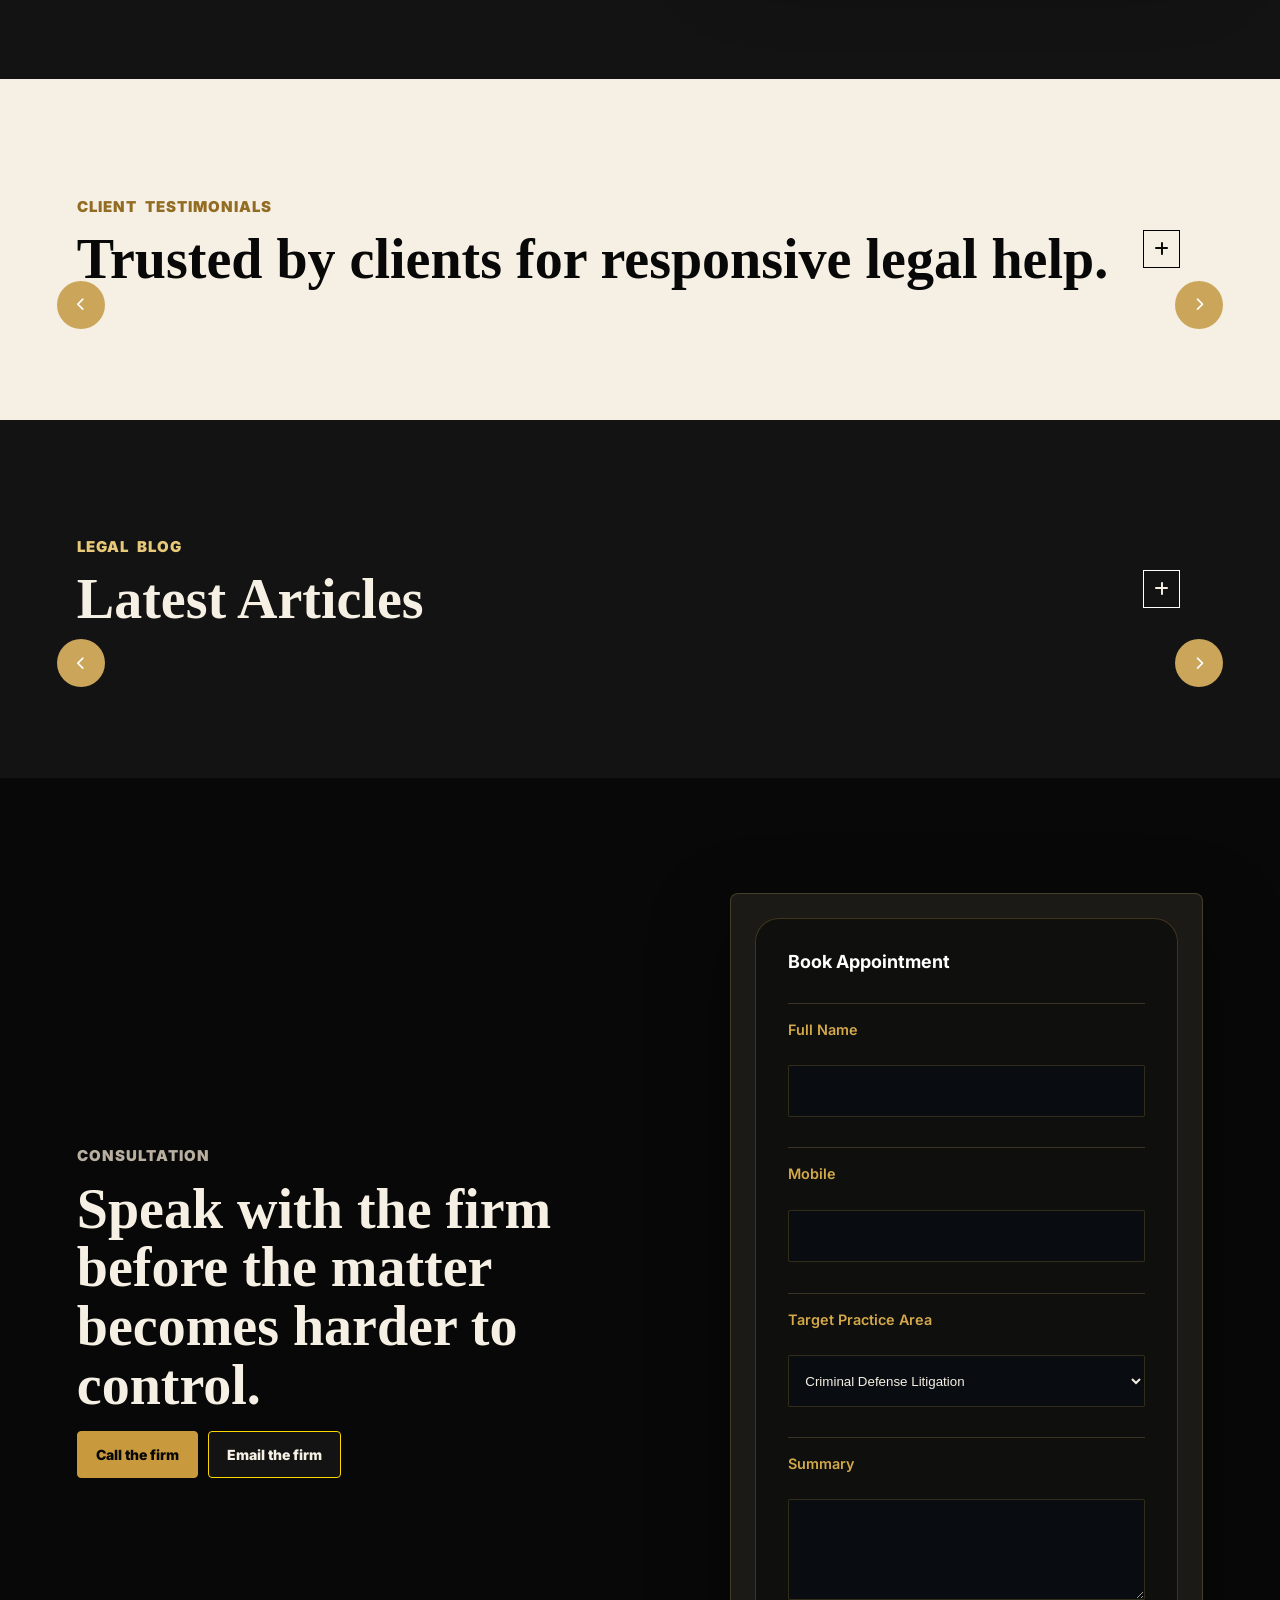
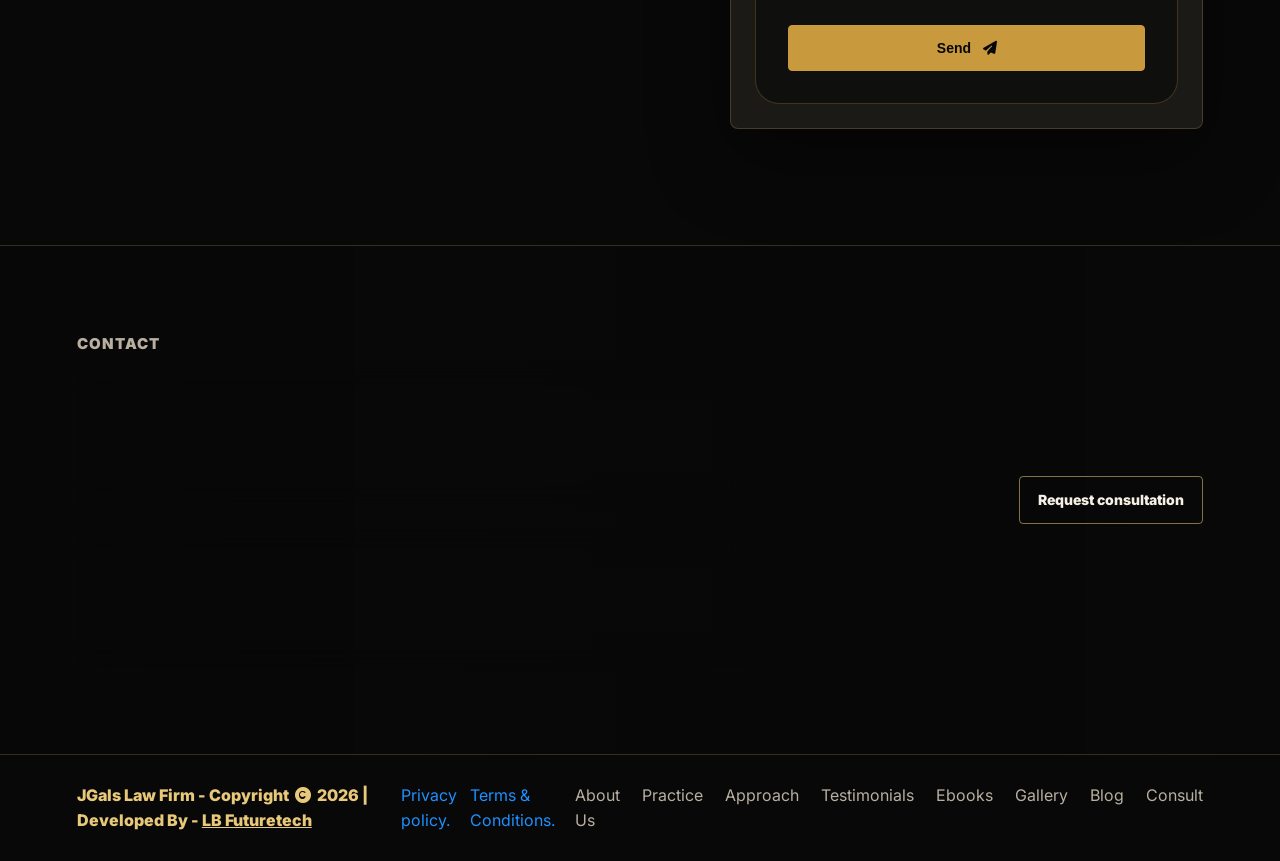
==== commit 7f2aacba: "Update index.html" ====
--- a/index.html
+++ b/index.html
@@ -66,8 +66,8 @@
                 src="assets/Jgals-style-white-font-noBG-tilak.png"
                 alt="J'GALS">
 
-
-            <div class="tagline" style="font-family: 'Edwardian Script ITC', cursive;">LAW FIRM</div>
+			<!-- font-family: 'Edwardian Script ITC', cursive; -->
+            <div class="tagline" style="word-spacing: 10px;letter-spacing: 2px;margin-left: 20px;">LAW FIRM</div>
 
         </div> 
 
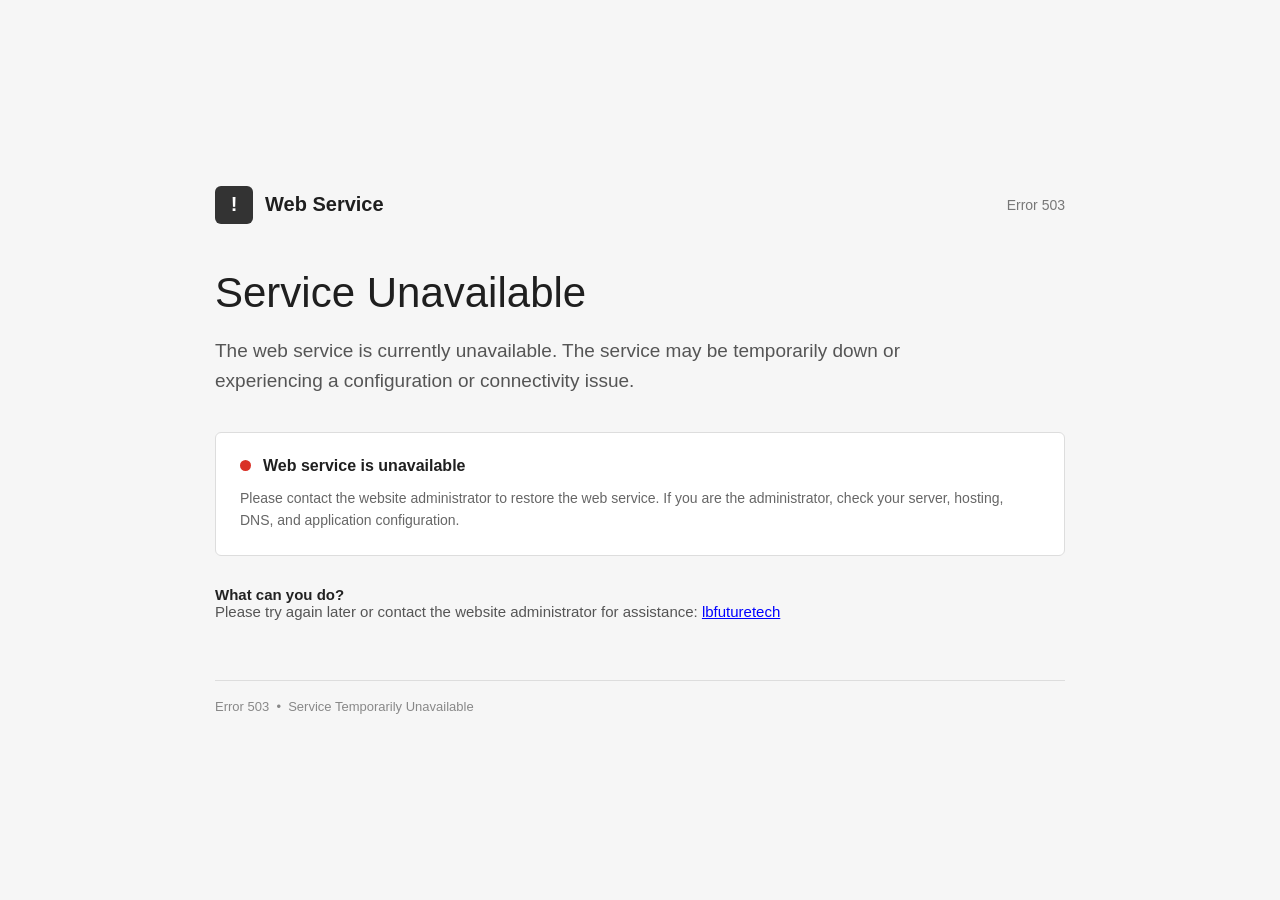
==== commit daf52e54: "Rename SiteDown.html to index.html" ====
--- a/index.html
+++ b/index.html
@@ -1,1326 +1,196 @@
-<!doctype html>
-<html lang="en">
-  <head>
-    <meta charset="utf-8" />
-    <meta name="viewport" content="width=device-width, initial-scale=1" />
-    <title>JGals Law Firm | Serving Justice</title>
-    <!-- Add favicon link below -->
-    <link rel="icon" type="image/x-icon" href="assets/favicon/favicon.ico">
-
-    <!-- SEO Optimization Meta Tags -->
-    <meta name="description" content="Expert legal services by Advocate Ganesh Mishra in Thane & Mumbai. Criminal, cyber crime, bail, civil and High Court litigation. Book a consultation.">
-    <meta name="keywords" content="Criminal Lawyer in Thane, Advocate in Maharashtra, Cyber Crime Lawyer, Divorce Lawyer Thane, High Court Advocate, Legal Consultation Maharashtra">
-    <meta name="author" content="JGals Law">
-    
-    <meta name="robots" content="index, follow">
-    <meta name="theme-color" content="#0f172a">
-    <meta property="og:site_name" content="JGals Law">
-    <meta name="twitter:card" content="summary_large_image">
-    <meta name="twitter:title" content="Advocate Ganesh Mishra | JGals Law">
-    <meta name="twitter:description" content="Expert criminal, cyber crime, bail and civil legal services in Thane & Mumbai.">
-
-    <!-- Open Graph Tags -->
-    <meta property="og:title" content="Advocate Ganesh Mishra | JGals Law">
-    <meta property="og:description" content="Expert criminal, cyber crime, bail and civil legal services in Thane & Mumbai.">
-    <meta property="og:image" content="https://jgals.in/assets/JGals-Logo-Final.png">
-    <meta property="og:url" content="https://jgals.in">
-
-    <link rel="canonical" href="https://jgals.in/">
-    <link rel="preconnect" href="https://images.unsplash.com" />
-    <link rel="preconnect" href="https://fonts.googleapis.com">
-    <link rel="preconnect" href="https://fonts.gstatic.com" crossorigin>
-
-    <!-- Google Fonts -->
-    <link rel="preconnect" href="https://fonts.googleapis.com">
-    <link rel="preconnect" href="https://fonts.gstatic.com" crossorigin>
-    <link href="https://fonts.googleapis.com/css2?family=Inter:wght@400;500;600;700;800&family=Libre+Baskerville:wght@700&display=swap" rel="stylesheet">
-
-    <!-- FontAwesome for Premium Icons -->
-    <link rel="stylesheet" href="https://cdnjs.cloudflare.com/ajax/libs/font-awesome/6.4.2/css/all.min.css">
-
-    <link rel="stylesheet" href="./styles.css" />
-
-    <!-- Google tag (gtag.js) -->
-    <script async src="https://www.googletagmanager.com/gtag/js?id=G-KK6PYTCH0P"></script>
-    <script>
-      window.dataLayer = window.dataLayer || [];
-      function gtag(){dataLayer.push(arguments);}
-      gtag('js', new Date());
-    
-      gtag('config', 'G-KK6PYTCH0P');
-    </script>
-
-    <script src="./blog_operation.js"></script>
-    <script src="./review_operation.js"></script>
-  </head>
-  <body>
-    <header class="site-header" style="background: rgba(16, 18, 23, 0.82);" data-header>
-      <a class="brand" href="#home" aria-label="JGals Law Firm home">
-        <img src="assets/JGals-Logo-Final.png" alt="J'GALS Law Firm logo">
-        <button class="magnifier" type="button" data-lightbox-src="assets/JGals-Logo-Final.png" data-lightbox-title="JGals Law Firm" aria-label="View logo fullscreen"></button>
-
-      
-        <div class="brand-details">
-
-            <img class="brand-wordmark"
-                src="assets/Jgals-style-white-font-noBG-tilak.png"
-                alt="J'GALS">
-
-			<!-- font-family: 'Edwardian Script ITC', cursive; -->
-            <div class="tagline" style="word-spacing: 10px;letter-spacing: 2px;margin-left: 20px;">LAW FIRM</div>
-
-        </div> 
-
-      </a>
-
-      <button class="nav-toggle" type="button" aria-label="Open menu" aria-expanded="false" data-nav-toggle>
-        <span></span>
-        <span></span>
-        <span></span>
-      </button>
-
-      <nav class="site-nav" data-nav>
-        <a href="#about">About Us</a>
-        <a href="#practice">Practice Areas</a>
-        <a href="#approach">Approach</a>
-        <a href="#review">Testimonials</a>
-        <a href="./EbookList.html">Ebooks</a>
-        <a href="./Gallery.html">Gallery</a>
-        <a href="#blog">Blog</a>
-        <a href="#contact">Contact</a>
-      </nav>
-      
-      <a class="header-cta bg-whatsapp" href="https://wa.me/919136868555/?text=I%20require%20legal%20counsel" target="_blank"><i class="fa-brands fa-whatsapp fs-4" style="margin-right:10px;font-weight: bold;"></i> Consult Now</a>
-    </header>
-
-    <main>
-      <section class="hero" id="home">
-        <div class="hero-media" aria-hidden="true"></div>
-        <div class="hero-overlay"></div>
-        <div class="india-accent" aria-hidden="true">
-          <span>🏛️ Bombay High Court</span>
-          <span>🏛️ District Court</span>
-        </div>
-        
-        <div class="hero-content">
-          <!--<h1 style="font-family: 'Edwardian Script ITC', cursive; font-weight: normal;">Law Firm</h1>-->
-          <p class="eyebrow" style="font-size: 16px; text-transform: capitalize;">Defending Rights. Protecting Businesses. Resolving Disputes.</p>
-          
-          <p class="hero-copy">
-            Strategic counsel for Criminal, Civil, Family, Cyber, RERA & Banking matters in India.
-          </p>
-          <div class="hero-actions">
-            <a class="button primary" href="#consultation">Schedule consultation</a>
-            <a class="button secondary" href="#practice">View practice areas</a>
-          </div>
-        </div>
-        <aside class="hero-brief featured-post" aria-label="Firm highlights">
-          <strong>Trusted criminal, civil and corporate lawyers.</strong>
-          <p>📍 Mumbai | Thane | Kalyan | Dombivli</p>
-          <a href="tel:+919136868555">+91-9136868555</a></br>
-          <a href="mailto:veritas@jgals.in">veritas@jgals.in</a>
-          <div class="social-links hero-social" aria-label="Social media links">
-            <a href="https://www.facebook.com/profile.php?id=61592031682914" target="_blank" rel="noopener" aria-label="J'GALS Law Firm on Facebook"><i class="fa-brands fa-facebook-f"></i></a>
-            <a href="https://www.linkedin.com/in/ganesh-mishra-b36342421" target="_blank" rel="noopener" aria-label="J'GALS Law Firm on LinkedIn"><i class="fa-brands fa-linkedin-in"></i></a>
-          </div>
-        </aside>
-      </section>
-
-      <section class="cred-strip reveal" aria-label="Firm qualities">
-        <div class="trust-badge-card d-flex align-items-center gap-3">
-            <i class="fa-solid fa-award gold-text fs-4"></i>
-
-            <div class="text-block">
-                <strong>9+ Years</strong>
-                <span>Active Trials</span>
-            </div>
-        </div>
-
-        <div class="trust-badge-card d-flex align-items-center gap-3">
-            <i class="fa-solid fa-handshake-angle gold-text fs-4"></i>
-
-            <div class="text-block">
-                <strong>1000+</strong>
-                <span>Consultations</span>
-            </div>
-        </div>
-
-        <div class="trust-badge-card d-flex align-items-center gap-3">
-            <i class="fa-solid fa-gavel gold-text fs-4"></i>
-
-            <div class="text-block">
-                <strong>20+</strong>
-                <span>Practice Verticals</span>
-            </div>
-        </div>
-        
-      </section>
-
-      <section class="section intro reveal">
-        <div class="section-heading">
-          <p class="eyebrow">Core Strength</p>
-          <h2>Clear advice before escalation</h2>
-        </div>
-        <p>
-          Case review, document strategy, negotiation path and court-ready preparation. Legal options explained with cost, risk, and timeline clarity. Drafting and preparation shaped for Indian legal procedure.
-        </p>
-      </section>
-
-      <section class="section india-context reveal" id="about">
-        <div class="section-heading">
-          <p class="eyebrow">About Us</p>
-          <p class="small text-white-50">
-            <i class="fa-solid fa-earth-americas gold-text me-2"></i> Multilingual Defense Operations: English, Hindi, and Marathi.
-          </p>        
-        </div>
-        <div class="context-grid">   
-          <figure class="context-image" style="border: 0px;">
-            <h2>Legal Solutions. Courtroom Excellence. Client Confidence.</h2>
-            <img
-              src="assets/GaneshMishra-AboutMe.JPG"
-              alt="Indian courthouse exterior with columns"
-            />
-          </figure>
-          <div class="col-lg-6 aos-init aos-animate" data-aos="fade-up" data-aos-duration="800" data-aos-delay="200">
-                <div class="glass-panel p-4 p-md-5 border-start border-warning">
-                  <p>
-                    <b>Adv. Ganesh N. Mishra</b> (<i>M.Com, L.L.B.</i>| High Court, Mumbai) is an experienced legal professional providing practical and result-oriented legal services to individuals, families, startups, and businesses across Maharashtra. With extensive experience handling matters before the Bombay High Court, District Courts, Sessions Courts, Family Courts, Consumer Commissions, and various judicial authorities, he is committed to delivering strategic legal solutions tailored to every client's needs.
-                  </p>
-                  <p>
-                    Our methodology involves meticulous data tracking, intensive precedent research, and robust trial execution configured to successfully navigate complex litigation hurdles. Our practice focuses on 
-                    Criminal Defence, Cyber Crime, Anticipatory Bail, Family Law, Property Disputes, Corporate Litigation, Banking & Recovery. Every matter is approached with detailed legal research, careful documentation, and a strategy designed to protect the client's rights while achieving the best possible outcome.
-                  </p>
-                  <p>
-                    Known for transparent legal advice and ethical representation, We believe that every client deserves clear guidance before taking any legal action. 
-                    Whether assisting with bail applications, defending criminal cases, resolving property disputes, drafting legal agreements, or representing clients before courts and tribunals, we ensure every matter receives dedicated attention and professional advocacy.
-                  </p>
-                  
-                  <div class="d-flex align-items-center gap-3 mb-4">
-                        <!--<i class="fa-solid fa-scale-balanced text-warning fs-2"></i>-->
-                        <h3 class="mb-0 text-white">
-                            ⚖️ WHY CHOOSE J'GALS LAW FIRM?
-                        </h3>
-                    </div>
-                    <div class="vstack gap-3">
-
-                        <div class="feature-item">
-                            <i class="fa-solid fa-circle-check"></i>
-                            <span>Experienced courtroom advocacy.</span>
-                        </div>
-
-                        <div class="feature-item">
-                            <i class="fa-solid fa-circle-check"></i>
-                            <span>Personalized legal strategy.</span>
-                        </div>
-
-                        <div class="feature-item">
-                            <i class="fa-solid fa-circle-check"></i>
-                            <span>Transparent consultation process.</span>
-                        </div>
-
-                        <div class="feature-item">
-                            <i class="fa-solid fa-circle-check"></i>
-                            <span>Prompt communication.</span>
-                        </div>
-
-                        <div class="feature-item">
-                            <i class="fa-solid fa-circle-check"></i>
-                            <span>Representation across Maharashtra.</span>
-                        </div>
-
-                    </div>
-                </div>
-          </div>
-          
-        </div>
-      </section>
-
-      <section class="section practice reveal" id="practice">
-        <div class="section-heading narrow">
-          <p class="eyebrow">Practice Areas</p>
-        </div>
-        <div class="practice-grid">
-          <article class="glass-panel">
-            <i class="fa-solid fa-gavel gold-text fs-3 mb-3"></i>
-            <h3>Criminal Defence & Bail</h3>
-            <p>Regular Bail • Police Station Representation • FIR Quashing • Criminal Trial Defence • Sessions Court Matters • High Court Criminal Appeals • White Collar Crime Defence</p>
-            <a href="#contact" class="small gold-text text-decoration-none mt-3 tracking-wider uppercase font-monospace">Request Briefing →</a>
-          </article>
-
-          <article class="glass-panel">
-            <i class="fa-solid fa-shield-halved gold-text fs-3 mb-3"></i>
-            <h3>Anticipatory Bail</h3>
-            <p>Pre-Arrest Bail • Sessions Court Applications • High Court Anticipatory Bail • Transit Anticipatory Bail • Bail Cancellation Defence • Bail Extension & Modification • Arrest Protection Advice</p>
-            <a href="#contact" class="small gold-text text-decoration-none mt-3 tracking-wider uppercase font-monospace">Request Briefing →</a>
-          </article>
-          
-          <article class="glass-panel">
-            <i class="fa-solid fa-laptop-code gold-text fs-3 mb-3"></i>
-            <h3>Cyber Crime</h3>
-            <p>Online Fraud • Social Media Offences • Data Theft • Identity Theft • Cyber Defamation • Financial Cyber Crimes • IT Act Compliance & Defence</p>
-            <a href="#contact" class="small gold-text text-decoration-none mt-3 tracking-wider uppercase font-monospace">Request Briefing →</a>
-          </article>
-
-          <article class="glass-panel">
-            <i class="fa-solid fa-scale-balanced gold-text fs-3 mb-3"></i>
-            <h3>NDPS & POCSO Matters</h3>
-            <p>Drug Possession Cases • Drug Trafficking Cases • Bail under NDPS Act • POCSO Defence • Child Abuse Litigation • Investigation Assistance • Trial Representation</p>
-            <a href="#contact" class="small gold-text text-decoration-none mt-3 tracking-wider uppercase font-monospace">Request Briefing →</a>
-          </article>
-
-          <article class="glass-panel">
-            <i class="fa-solid fa-file-signature gold-text fs-3 mb-3"></i>
-            <h3>Cheque Bounce (NI Act)</h3>
-            <p>Section 138 Cases • Legal Notice Drafting • Complaint Filing • Recovery Proceedings • Defence Against Cheque Bounce Cases • Settlement & Mediation • Appeal Proceedings</p>
-            <a href="#contact" class="small gold-text text-decoration-none mt-3 tracking-wider uppercase font-monospace">Request Briefing →</a>
-          </article>
-
-          <article class="glass-panel">
-            <i class="fa-solid fa-people-group gold-text fs-3 mb-3"></i>
-            <h3>Divorce & Family Law</h3>
-            <p>Mutual Consent Divorce • Contested Divorce • Child Custody • Maintenance & Alimony • Domestic Violence Cases • Restitution of Conjugal Rights • Adoption & Guardianship</p>
-            <a href="#contact" class="small gold-text text-decoration-none mt-3 tracking-wider uppercase font-monospace">Request Briefing →</a>
-          </article>
-
-          <article class="glass-panel">
-            <i class="fa-solid fa-house gold-text fs-3 mb-3"></i>
-            <h3>Property & Real Estate</h3>
-            <p>Property Verification • Sale Agreement Drafting • Title Due Diligence • Property Disputes • Partition Suits • Land Acquisition Matters • Registration & Documentation</p>
-            <a href="#contact" class="small gold-text text-decoration-none mt-3 tracking-wider uppercase font-monospace">Request Briefing →</a>
-          </article>
-
-          <article class="glass-panel">
-            <i class="fa-solid fa-building gold-text fs-3 mb-3"></i>
-            <h3>RERA & Builder Disputes</h3>
-            <p>RERA Complaints • Builder Delay Cases • Possession Disputes • Refund Claims • Compensation Claims • Agreement Review • MahaRERA Appeals</p>
-            <a href="#contact" class="small gold-text text-decoration-none mt-3 tracking-wider uppercase font-monospace">Request Briefing →</a>
-          </article>
-
-          <article class="glass-panel">
-            <i class="fa-solid fa-landmark gold-text fs-3 mb-3"></i>
-            <h3>Banking & Recovery</h3>
-            <p>SARFAESI Act Matters • Debt Recovery Tribunal (DRT) Cases • Loan Recovery • NPA Litigation • Mortgage Disputes • Banking Fraud Cases • Recovery Notices</p>
-            <a href="#contact" class="small gold-text text-decoration-none mt-3 tracking-wider uppercase font-monospace">Request Briefing →</a>
-          </article>
-
-          <article class="glass-panel">
-            <i class="fa-solid fa-handshake gold-text fs-3 mb-3"></i>
-            <h3>Arbitration & Mediation</h3>
-            <p>Commercial Arbitration • Contract Disputes • Mediation Proceedings • Arbitration Agreements • Arbitration Awards • Conciliation Services • Enforcement of Awards</p>
-            <a href="#contact" class="small gold-text text-decoration-none mt-3 tracking-wider uppercase font-monospace">Request Briefing →</a>
-          </article>
-
-          <article class="glass-panel">
-            <i class="fa-solid fa-briefcase gold-text fs-3 mb-3"></i>
-            <h3>Corporate Litigation</h3>
-            <p>Commercial Disputes • Shareholder Disputes • Contract Breach • Company Law Matters • Insolvency Proceedings • Employment Disputes • Regulatory Compliance Litigation</p>
-            <a href="#contact" class="small gold-text text-decoration-none mt-3 tracking-wider uppercase font-monospace">Request Briefing →</a>
-          </article>
-
-          <article class="glass-panel">
-            <i class="fa-solid fa-cart-shopping gold-text fs-3 mb-3"></i>
-            <h3>Consumer Disputes</h3>
-            <p>Defective Products • Service Deficiency • Insurance Claims • Medical Negligence • E-commerce Disputes • Consumer Commission Representation • Compensation Claims</p>
-            <a href="#contact" class="small gold-text text-decoration-none mt-3 tracking-wider uppercase font-monospace">Request Briefing →</a>
-          </article>
-
-        </div>
-      </section>
-
-      <section class="section split reveal" id="approach">
-        <div class="split-copy">
-          <p class="eyebrow">The JGals Method</p>
-          <h2>Every matter begins with documents, facts, and a realistic path forward.</h2>
-          <p>
-            Clients need clarity on what can be done, what should be avoided, and how the next
-            legal step changes their position.
-          </p>
-          <div class="process-list">
-            <div>
-              <span>Review</span>
-              <p>Facts, documents, notices, agreements, and prior case history are examined first.</p>
-            </div>
-            <div>
-              <span>Advise</span>
-              <p>The firm explains practical options, expected timelines, and risks in plain language.</p>
-            </div>
-            <div>
-              <span>Act</span>
-              <p>Drafting, negotiation, filing, or representation proceeds with a clear case strategy.</p>
-            </div>
-          </div>
-        </div>
-        <figure class="image-panel">
-          <img
-            src="./assets/JusticeLady.jpeg"
-            alt="Law books and legal preparation desk"
-          />
-        </figure>
-      </section>
-
-      <section class="section matters reveal" id="review">
-        <div class="section-heading">
-          <p class="eyebrow">Client Testimonials</p>
-          <a id="addReview" class="btn"><i class="fa fa-plus"></i></a>
-          <h2>Trusted by clients for responsive legal help.</h2>
-        </div>
-        <div class="review-grid">
-          <div class="blog-slider-wrapper">
-            <button class="blog-nav prev" id="prevReview">
-                  <i class="fa-solid fa-chevron-left"></i>
-              </button>
-
-              <div class="blog-carousel" id="reviewCarousel">
-                
-
-              </div>
-
-              <button class="blog-nav next" id="nextReview">
-                  <i class="fa-solid fa-chevron-right"></i>
-              </button>
-          </div>
-          
-        </div>
-      </section>
-
-      <section class="section blog reveal" id="blog">
-          <div class="section-heading">
-              <p class="eyebrow">Legal Blog</p> 
-              <a id="addBlog" class="btn"><i class="fa fa-plus"></i></a>
-              <h2>Latest Articles</h2>
-          </div>
-
-          <div class="blog-grid">
-            <div class="blog-slider-wrapper">
-              <button class="blog-nav prev" id="prevBlog">
-                  <i class="fa-solid fa-chevron-left"></i>
-              </button>
-
-              <div class="blog-carousel" id="blogCarousel">
-
-
-              </div>
-
-              <button class="blog-nav next" id="nextBlog">
-                  <i class="fa-solid fa-chevron-right"></i>
-              </button>
-            </div>
-          </div>
-      </section>
-
-      <section class="section consultation reveal" id="consultation">
-        <div class="consultation-copy">
-          <p class="eyebrow">Consultation</p>
-          <h2>Speak with the firm before the matter becomes harder to control.</h2>
-          <div class="col-md-12" style="display: flex;">
-            <div class="col-md-6" style="margin-right:10px">
-                <a class="button primary full" href="tel:+919136868555">Call the firm</a>
-            </div>
-            <div class="col-md-6">
-                <a class="button dark full" href="mailto:veritas@jgals.in" style="border-color: gold;">Email the firm</a>
-            </div>
-          </div>
-        </div>
-        <div class="consultation-card">
-          <form id="intakeForm" class="glass-panel consultation-form">
-
-              <h3>Book Appointment</h3>
-
-              <div class="mb-4">
-                  <label for="formName">Full Name</label>
-                  <input type="text" id="formName" class="form-control" required>
-              </div>
-
-              <div class="row" style="border-top: 0px!important;">
-                  <div class="col-md-6 mb-4">
-                      <label for="formPhone">Mobile</label>
-                      <input type="tel" id="formPhone" class="form-control" required>
-                  </div>
-
-                  <div class="col-md-6 mb-4">
-                      <label for="formSector">Target Practice Area</label>
-                      <select id="formSector" class="form-select">
-                          <option value="Criminal Defense Litigation">Criminal Defense Litigation</option>
-                          <option value="Anticipatory / Regular Bail">Anticipatory / Regular Bail</option>
-                          <option value="Cyber Offenses Interface">Cyber Offenses Interface</option>
-                          <option value="Matrimonial / Divorce Dispute">Matrimonial / Divorce Dispute</option>
-                          <option value="Corporate Real Estate Suite">Corporate Real Estate Suite</option>
-                          <option value="Other">Other</option>
-                      </select>
-                  </div>
-              </div>
-
-              <div class="mb-4">
-                  <label for="formMessage">Summary</label>
-                  <textarea id="formMessage"
-                            rows="5"
-                            class="form-control"
-                            required></textarea>
-              </div>
-
-             <!-- <div class="mb-4" style="justify-content: center;display: flex;gap:10px">
-                I agree to the <a href="./PrivacyPolicy.html" style="color: dodgerblue;">Privacy policy</a> and <a href="./Terms.html" style="color: dodgerblue;">Terms & Conditions.</a>
-              </div> -->
-
-              <button type="submit" class="button primary full" style="cursor: pointer;">
-                  Send  &nbsp;&nbsp;<i class="fa-solid fa-paper-plane"></i>
-              </button>
-
-          </form>
-          
-        </div>
-      </section>
-
-      <section class="contact-band reveal" id="contact">
-        <div>
-          <p class="eyebrow">Contact</p>
-          <address class="glass-panel border-3">
-            <strong>Dombivli Office</strong>
-            310, Globe Pinnacle, Opp. Pendhkar College, MIDC Phase-1, Dombivali (E) 421203 </br>
-            <a href="https://maps.app.goo.gl/Uyb1jrr2FbP7NvjG6" blank="_target" class="small gold-text text-decoration-none mt-3 tracking-wider uppercase font-monospace">Find us on Google Map →</a>
-          </address>
-          </br>
-          <address class="glass-panel border-3">
-            <strong>Kalyan Office</strong>
-            K.E. Zojwala Commercial Center Next to Session Court, Kalyan (W) 421301 </br>
-            <a href="https://maps.app.goo.gl/cixWQtcv48Lxd8ch7" blank="_target" class="small gold-text text-decoration-none mt-3 tracking-wider uppercase font-monospace">Find us on Google Map →</a>
-          </address>
-          
-        </div>
-        <a class="button secondary gold-border" href="#consultation">Request consultation</a>
-      </section>
-    </main>
-
-    <!-- Show Logo -->
-  <div class="lightbox" data-lightbox aria-hidden="true" role="dialog" aria-label="Fullscreen photo viewer">
-    <button class="lightbox-close" type="button" data-lightbox-close aria-label="Close fullscreen photo">Close</button>
-    <img src="" alt="" data-lightbox-image>
-    <p data-lightbox-caption></p>
-  </div>
-
-<!-- Blog Section -->
-<!-- Add Blog Modal -->
-    <div id="jgalsBlogModal" class="jgals-modal">
-
-        <div class="jgals-modal-content consultation-form">
-                <span class="jgals-close">&times;</span>
-                <div class="jgals-modal-header">
-                    <h4>Add Blog</h4>
-                </div>
-
-                <div class="jgals-modal-body">
-
-                    <div class="mb-4">
-
-                        <label for="formName">User ID</label>
-
-                        <input type="text"
-                              id="userid"
-                              class="form-control">
-
-                    </div>
-
-                    <div class="mb-4">
-
-                            <label for="formName">Blog Date</label>
-
-                            <input type="datetime-local"
-                                  id="blogDate"
-                                  class="form-control">
-
-                    </div>
-
-                    <div class="mb-4">
-
-                        <label for="formName">Image</label>
-
-                        <input type="file"
-                              id="blogImage"
-                              class="form-control" accept=".jpg,.png,.JPEG">
-
-                    </div>
-
-                    <div class="mb-4">
-
-                        <label for="formName">Title</label>
-
-                        <input type="text"
-                              id="blogTitle"
-                              class="form-control">
-
-                    </div>
-
-                    <div class="mb-4">
-
-                        <label for="formName">Body</label>
-                        <span style="color:red">Start sentence with # to give title 2 | Start sentence with ## to give title 3 | To separate content put --- on new line | To give bullet points put * before any word.</span>
-                        <textarea id="blogBody"
-                                  rows="8"
-                                  class="form-control"></textarea>
-
-                    </div>
-
-                </div>
-
-                <div class="modal-footer">
-
-                    <button class="btn btn-success"
-                            onclick="AddBlog()">
-
-                        Submit
-
-                    </button>
-
-                </div>
-
-            </div>
-    </div>
-
-<!-- Review Section -->
-<!-- Add Review Modal -->
-    <div id="jgalsReviewModal" class="jgals-modal">
-
-        <div class="jgals-modal-content consultation-form">
-                <span class="jgals-review-close">&times;</span>
-                <div class="jgals-modal-header">
-                    <h4>Add Review</h4>
-                </div>
-
-                <div class="jgals-modal-body">
-
-                    <div class="mb-4">
-
-                        <label for="formName">User ID</label>
-
-                        <input type="text"
-                              id="review_userid"
-                              class="form-control">
-
-                    </div>
-
-                    <div class="mb-4">
-
-                            <label for="formName">Rating*</label>
-                            <select class="form-control" id="reviewRating" style="width:100%">
-                              <option value="1">1</option>
-                              <option value="2">2</option>
-                              <option value="3">3</option>
-                              <option value="4">4</option>
-                              <option value="5">5</option>
-                            </select>
-                    </div>
-                    
-                    <div class="mb-4">
-
-                        <label for="formName">Name*</label>
-
-                        <input type="text"
-                              id="reviewName"
-                              class="form-control">
-
-                    </div>
-
-                    <div class="mb-4">
-
-                        <label for="formName">Body*</label>
-                        <textarea id="reviewBody"
-                                  rows="8"
-                                  class="form-control"></textarea>
-
-                    </div>
-
-                    <div class="mb-4">
-
-                        <label for="formName">Review Link</label>
-
-                        <input type="text"
-                              id="reviewLink"
-                              class="form-control">
-
-                    </div>
-
-                </div>
-
-                
-
-                <div class="modal-footer">
-
-                    <button class="btn btn-success"
-                            onclick="AddReview()">
-
-                        Submit
-
-                    </button>
-
-                </div>
-
-            </div>
-    </div>
-
-<!-- Delete blog Modal -->
-    <div id="jgalsDeleteBlog" class="jgals-modal">
-
-        <div class="jgals-modal-content consultation-form">
-                <span class="jgals-delete-close">&times;</span>
-                <div class="jgals-modal-header">
-                    <h4>Remove Blog</h4>
-                </div>
-
-                <div class="jgals-modal-body">
-                    <input id="bg-delete-id" type="hidden" />
-                    <h4 for="formName">Are you sure? You want to proceed?</h4>
-                    <div class="mb-4">
-
-                        <label for="formName">User ID</label>
-
-                        <input type="text"
-                              id="bg-delete-userid"
-                              class="form-control">
-
-                    </div>
-
-                </div>
-
-                <div class="modal-footer">
-
-                    <button class="btn btn-success"
-                            onclick="deleteBlog()">
-
-                        Delete
-
-                    </button>
-
-                </div>
-
-            </div>
-    </div>
-
-    <!-- Delete review Modal -->
-    <div id="jgalsDeleteReview" class="jgals-modal">
-
-        <div class="jgals-modal-content consultation-form">
-                <span class="jgals-delete-review-close">&times;</span>
-                <div class="jgals-modal-header">
-                    <h4>Remove Review</h4>
-                </div>
-
-                <div class="jgals-modal-body">
-                    <input id="bg-delete-review-id" type="hidden" />
-                    <h4 for="formName">Are you sure? You want to proceed?</h4>
-                    <div class="mb-4">
-
-                        <label for="formName">User ID</label>
-
-                        <input type="text"
-                              id="bg-delete-review-userid"
-                              class="form-control">
-
-                    </div>
-
-                </div>
-
-                <div class="modal-footer">
-
-                    <button class="btn btn-success"
-                            onclick="deleteReview()">
-
-                        Delete
-
-                    </button>
-
-                </div>
-
-            </div>
-    </div>
-
-
-    <div class="floating-action-rail">
-        <a href="https://wa.me/919136868555?text=I%20require%20legal%20counsel" target="_blank" class="floating-btn bg-whatsapp">
-            <i class="fa-brands fa-whatsapp fs-4"></i>
-        </a>
-        <a href="#consultation" class="floating-btn bg-appointment">
-            <i class="fa-solid fa-calendar-check fs-5"></i>
-        </a>
-    </div>
-
-    <footer class="site-footer">
-      <p>JGals Law Firm - Copyright &nbsp;<i class="fa-solid fa-copyright"></i>&nbsp;
-        <span class="" id="currentYear"></span>
-        <span> | Developed By - <a href="https://lbfuturetech.in"><u>LB Futuretech</u></a></span>
-      </p>
-      <div class="mb-4 footer-privacy" style="justify-content: center;display: flex;gap:10px">
-          <a href="./PrivacyPolicy.html" style="color: dodgerblue;">Privacy policy.</a> <a href="./Terms.html" style="color: dodgerblue;">Terms & Conditions.</a>
-      </div>
-      <div>
-        <a href="#about">About Us</a>
-        <a href="#practice">Practice</a>
-        <a href="#approach">Approach</a>
-        <a href="#review">Testimonials</a>
-        <a href="./EbookList.html">Ebooks</a>
-        <a href="./Gallery.html">Gallery</a>
-        <a href="#blog">Blog</a>
-        <a href="#consultation">Consult</a>
-      </div>
-    </footer>
-
-    <script src="./script.js"></script>
-
-    <!-- Script Dependencies Frameworks -->
-    <script src="https://cdn.jsdelivr.net/npm/bootstrap@5.3.2/dist/js/bootstrap.bundle.min.js"></script>
-    <script src="https://cdn.jsdelivr.net/npm/aos@2.3.4/dist/aos.js"></script>
-    
-    <script>
-        // System Launch Interceptors
-        document.addEventListener('DOMContentLoaded', function() {
-            // Initiate AOS Scroll Mechanics
-            AOS.init({
-                once: true,
-                duration: 800,
-                easing: 'ease-out-cubic'
-            });
-
-            // Sync Dynamic Calendar Parameters
-            document.getElementById('currentYear').textContent = new Date().getFullYear();
-
-            // Client Data Intake Submission Interceptor
-            document.getElementById('intakeForm').addEventListener('submit', async  function(e) {
-                e.preventDefault();
-                /*const userName = document.getElementById('formName').value;
-                alert(`Intake processing complete for: ${userName}. Our defense unit will verify this briefing sequence within 120 minutes.`);
-                this.reset();*/
-
-                const data={
-
-                    name:
-                    document.getElementById("formName").value,
-
-                    phone:
-                    document.getElementById("formPhone").value,
-
-                    practice:
-                    document.getElementById("formSector").value,
-
-                    message:
-                    document.getElementById("formMessage").value
-                };
-
-                const response=await fetch("/api/appointment",{
-
-                    method:"POST",
-
-                    headers:{
-                        "Content-Type":"application/json"
-                    },
-
-                    body:JSON.stringify(data)
-                });
-
-                if(response.ok){
-
-                    alert("Appointment request submitted successfully.");
-
-                    this.reset();
-
-                }else{
-
-                    alert("Unable to submit appointment.");
-                }
-
-            });
-
-        });
-
-      
-    </script>
-
-    <style>
-      .practice-grid .gold-text, .review-grid{
-        color: var(--gold-light)!important;
-      }
-    </style>
-
-    <!-- Blog Modal Style -->
-    <style>
-      .jgals-modal{
-          display:none;
-          position:fixed;
-          inset:0;
-          background:rgba(0,0,0,.75);
-          z-index:999999;
-          align-items:center;
-          justify-content:center;
-      }
-
-      .jgals-modal-header{
-        border-bottom: 1px solid var(--line);
-        margin-bottom: 10px;
-      }
-
-      .jgals-modal.show{
-          display:flex;
-      }
-
-      .jgals-modal-content{
-          width:90%;
-          max-width:900px;
-          background:#151515;
-          border:1px solid #caa55a;
-          border-radius:15px;
-          padding:25px;
-          color:#fff;
-          max-height:90vh;
-          overflow:auto;
-      }
-
-      .jgals-modal-content input, textarea{
-        width:100%!important;
-      }
-
-      .jgals-modal-body .row{
-          display: flex;
-          justify-content: center;
-          GAP: 20px;
-          padding-top:20px;
-      }
-
-      .modal-footer{
-        width: 100%;
-      }
-
-      .modal-footer button{
-        float:right;
-        background-color: var(--luxury-gold);
-        display: inline-flex;
-        min-height: 46px;
-        align-items: center;
-        justify-content: center;
-        border: 1px solid transparent;
-        border-radius: 4px;
-        padding: 12px 18px;
-        font-size: 14px;
-        font-weight: 850;
-        letter-spacing: 0;
-        cursor: pointer;
-      }
-
-      .jgals-close{
-        float:right;
-        cursor:pointer;
-        font-size:28px;
-      }
-
-      .jgals-review-close{
-        float:right;
-        cursor:pointer;
-        font-size:28px;
-      }
-
-      .jgals-delete-close{
-        float:right;
-        cursor:pointer;
-        font-size:28px;
-      }
-
-      .jgals-delete-review-close{
-        float:right;
-        cursor:pointer;
-        font-size:28px;
-      }
-
-      input[type="date"], input[type="datetime-local"] {
-          background: #1b1b1b;
-          color: white;
-          border: 1px solid #c9a227;
-          padding: 12px;
-          border-radius: 8px;
-      }
-
-      input[type="date"]::-webkit-calendar-picker-indicator {
-          filter: invert(1);
-          opacity: 1;
-          cursor: pointer;
-      }
-
-      input[type="datetime-local"]::-webkit-calendar-picker-indicator {
-          filter: invert(1);
-          opacity: 1;
-          cursor: pointer;
-      }
-
-      #addBlog, #addReview{
-        display: flex;
-        position: fixed;
-        flex-direction:column;
-        right: 100px;
-        padding: 10px;
-        border: 1px solid white;
-      }
-
-      #addReview{
-        border: 1px solid black;
-      }
-
-      #deleteBlog, #deleteReview{
-        display: flex;
-        position: fixed;
-        flex-direction:column;
-        right: 100px;
-        padding: 10px;
-        border: 1px solid white;
-      }
-
-      @media (max-width:800px){
-          #addBlog, #addReview{
-          display: flex;
-          position: fixed;
-          flex-direction: column;
-          /*top: 200px;/
-          right: 100px;
-          padding: 10px;
-          /*border: 0px!important;*/
-        }
-
-        .footer-privacy{
-          display: flex!important;
-        }
-
-	#addReview{ top: 50px; }
-
-        #deleteBlog, #deleteReview{
-          display: flex;
-          position: fixed;
-          flex-direction: column;
-          top: 200px;
-          right: 100px;
-          padding: 10px;
-          border: 0px!important;
-        }
-      }
-    </style>
-
-    
-    <script>
-      
-
-      
-     </script>
-
-    <script src="https://cdn.jsdelivr.net/npm/@supabase/supabase-js@2"></script>
-    <script>
-      const date = new Date();
-      const year = date.getFullYear();
-      const month = String(date.getMonth() + 1).padStart(2, '0');
-      const day = String(date.getDate()).padStart(2, '0');
-
-      document.getElementById("blogDate").value = year + "-" + month + "-" + day;
-
-      document.getElementById("addBlog").onclick = function () {
-          document
-              .getElementById("jgalsBlogModal")
-              .classList.add("show");
-      };
-
-      document.getElementById("blogTitle").oninput = function(){
-          let title = document.getElementById("blogTitle").value;
-          if(title) 
-          { 
-              if(title.length > 50)
-              {
-                  alert("Title cannot be more than 50 characters.");
-                  document.getElementById("blogTitle").value = "";
-              }
-          }
-      };
-
-      // review section
-      document.getElementById("addReview").onclick = function () {
-          document
-              .getElementById("jgalsReviewModal")
-              .classList.add("show");
-      };
-
-      document.querySelector(".jgals-close").onclick = function () {
-          document
-              .getElementById("jgalsBlogModal")
-              .classList.remove("show");
-      };
-
-      document.querySelector(".jgals-review-close").onclick = function () {
-          document
-              .getElementById("jgalsReviewModal")
-              .classList.remove("show");
-      };
-
-      document.querySelector(".jgals-delete-close").onclick = function () {
-          document
-              .getElementById("jgalsDeleteBlog")
-              .classList.remove("show");
-      };
-
-      document.querySelector(".jgals-delete-review-close").onclick = function () {
-          document
-              .getElementById("jgalsDeleteReview")
-              .classList.remove("show");
-      };
-
-
-      function openDeleteBlog(blogid)
-      {
-          document.getElementById("bg-delete-id").value = blogid;
-              document
-                    .getElementById("jgalsDeleteBlog")
-                    .classList.add("show");
-      }
-
-      function openDeleteReview(id)
-      {
-          document.getElementById("bg-delete-review-id").value = id;
-              document
-                    .getElementById("jgalsDeleteReview")
-                    .classList.add("show");
-      }
-
-
-      document.addEventListener("DOMContentLoaded", function () {
-          LoadBlog();
-          LoadReview();
-      });
-
-      console.log("window.supabase =", window.supabase);
-      console.log("typeof supabase =", typeof supabase);
-      // Supabase initialization
-      const supabase_var = window.supabase.createClient(
-          "https://ovptaxwqtltvqchpjnhj.supabase.co",
-          "sb_publishable_Qhz7_xOmhQFo_jvlnPyVAg_1XQtyGMb"
-      );
-
-      // Blog carousel prev next event
-      const carousel = document.getElementById("blogCarousel");
-
-      document.getElementById("nextBlog").addEventListener("click", () => {
-
-          carousel.scrollBy({
-              left: carousel.clientWidth,
-              behavior: "smooth"
-          });
-
-      });
-
-      document.getElementById("prevBlog").addEventListener("click", () => {
-
-          carousel.scrollBy({
-              left: -carousel.clientWidth,
-              behavior: "smooth"
-          });
-
-      });
-
-      // Review carousel prev next event
-      const r_carousel = document.getElementById("reviewCarousel");
-
-      document.getElementById("nextReview").addEventListener("click", () => {
-
-          r_carousel.scrollBy({
-              left: r_carousel.clientWidth,
-              behavior: "smooth"
-          });
-
-      });
-
-      document.getElementById("prevReview").addEventListener("click", () => {
-
-          r_carousel.scrollBy({
-              left: -r_carousel.clientWidth,
-              behavior: "smooth"
-          });
-
-      });
-    </script>
-
-    <!-- Blog carousel effect -->
-     <style>
-        /* ===========================
-          BLOG SECTION
-        =========================== */
-        .blog-card-wrapper{
-            position:relative;
-        }
-
-        .delete-blog-btn{
-
-            position:absolute;
-            top:12px;
-            right:12px;
-
-            width:42px;
-            height:42px;
-
-            border:none;
-            border-radius:50%;
-
-            background:rgba(220,53,69,.95);
-            color:#fff;
-
-            cursor:pointer;
-
-            display:flex;
-            align-items:center;
-            justify-content:center;
-
-            box-shadow:0 6px 18px rgba(0,0,0,.25);
-
-            /*opacity:0;*/
-            transform:scale(.8);
-
-            transition:.25s;
-
-            z-index:10;
-        }
-
-        .blog-card-wrapper:hover .delete-blog-btn{
-
-            opacity:1;
-            transform:scale(1);
-        }
-
-        .delete-blog-btn:hover{
-
-            background:#b71c1c;
-            transform:scale(1.12);
-        }
-
-        .delete-blog-btn i{
-
-            font-size:15px;
-        }
-
-        .blog-grid article {
-            height: 100%;
-            padding: 0!important;
-            overflow: hidden;
-            background: #fff;
-        }
-
-        .blog-grid, .review-grid {
-          display: block;
-        }
-
-        .testimonial-grid {
-            display: grid;
-            grid-template-columns: repeat(3, minmax(0, 1fr));
-            gap: 18px;
-        }
-
-        .blog-grid img {
-            width: 100%;
-            aspect-ratio: 16 / 10;
-            object-fit: cover;
-        }
-        img {
-            max-width: 100%;
-            display: block;
-        }
-
-        .blog {
-            overflow: hidden;
-        }
-
-        .blog-grid time {
-            margin-top: 18px;
-            color: var(--gold);
-            font-size: 13px;
-            font-weight: 800;
-        }
-
-        .blog-grid time, .blog-grid h3, .blog-grid p {
-            display: block;
-            margin-left: 20px;
-            margin-right: 20px;
-        }
-
-        .blog-grid h3 {
-          color: black;
-        }
-
-        .blog-grid p {
-          color: #5f6570;
-          font-weight: normal;
-        }
-
-        .blog-slider-wrapper{
-            position:relative;
-            display:flex;
-            align-items:center;
-        }
-
-        .blog-carousel{
-            display:flex;
-            overflow:hidden;
-            scroll-behavior:smooth;
-            gap:20px;
-            width:100%;
-            height: auto!important;
-        }
-
-        .blog-card-wrapper{
-            flex:0 0 calc(33.333% - 14px);
-        }
-
-        .blog-card{
-            display:block;
-            width:100%;
-            height: 100%!important;
-        }
-
-        .blog-nav{
-            position:absolute;
-            top:45%;
-            transform:translateY(-50%);
-            width:48px;
-            height:48px;
-            border:none;
-            border-radius:50%;
-            background:#caa55a;
-            color:#fff;
-            cursor:pointer;
-            z-index:50;
-            transition:.3s;
-        }
-
-        .blog-nav:hover{
-            background:#9f7b2d;
-        }
-
-        .blog-nav.prev{
-            left:-20px;
-        }
-
-        .blog-nav.next{
-            right:-20px;
-        }
-
-        @media (max-width:900px) {
-
-            .blog-card {
-                flex-direction: column;
-            }
-
-            .blog-card img {
-                width: 100%;
-                height: 240px;
-            }
-
-            .blog-content {
-                width: 100%;
-            }
-
-            .blog-content h3 {
-                font-size: 24px;
-            }
-
-        }
-     </style>
-
-  </body>
-
-</html>
+<!DOCTYPE html>
+<html lang="en">
+<head>
+    <meta charset="UTF-8">
+    <meta name="viewport" content="width=device-width, initial-scale=1.0">
+    <title>Service Unavailable</title>
+
+    <style>
+        * {
+            box-sizing: border-box;
+        }
+
+        body {
+            margin: 0;
+            font-family: -apple-system, BlinkMacSystemFont, "Segoe UI", Roboto,
+                         Helvetica, Arial, sans-serif;
+            background: #f6f6f6;
+            color: #1f1f1f;
+        }
+
+        .page {
+            min-height: 100vh;
+            display: flex;
+            align-items: center;
+            justify-content: center;
+            padding: 30px;
+        }
+
+        .container {
+            width: 100%;
+            max-width: 850px;
+        }
+
+        .header {
+            display: flex;
+            align-items: center;
+            gap: 12px;
+            margin-bottom: 45px;
+        }
+
+        .status-icon {
+            width: 38px;
+            height: 38px;
+            border-radius: 6px;
+            background: #333;
+            color: #fff;
+            display: flex;
+            align-items: center;
+            justify-content: center;
+            font-size: 20px;
+            font-weight: 700;
+        }
+
+        .service-name {
+            font-size: 20px;
+            font-weight: 600;
+        }
+
+        .error-code {
+            font-size: 14px;
+            color: #777;
+            margin-left: auto;
+        }
+
+        h1 {
+            font-size: 42px;
+            line-height: 1.15;
+            font-weight: 500;
+            margin: 0 0 18px;
+        }
+
+        .message {
+            font-size: 19px;
+            line-height: 1.6;
+            color: #555;
+            max-width: 720px;
+            margin-bottom: 35px;
+        }
+
+        .status-box {
+            background: #fff;
+            border: 1px solid #ddd;
+            border-radius: 6px;
+            padding: 24px;
+            margin-bottom: 30px;
+        }
+
+        .status-row {
+            display: flex;
+            align-items: center;
+            gap: 12px;
+            font-size: 16px;
+        }
+
+        .dot {
+            width: 11px;
+            height: 11px;
+            border-radius: 50%;
+            background: #d93025;
+        }
+
+        .status-title {
+            font-weight: 600;
+        }
+
+        .details {
+            margin-top: 12px;
+            color: #666;
+            font-size: 14px;
+            line-height: 1.6;
+        }
+
+        .contact {
+            font-size: 15px;
+            color: #555;
+        }
+
+        .contact strong {
+            color: #222;
+        }
+
+        footer {
+            margin-top: 60px;
+            font-size: 13px;
+            color: #888;
+            border-top: 1px solid #ddd;
+            padding-top: 18px;
+        }
+
+        @media (max-width: 600px) {
+            h1 {
+                font-size: 32px;
+            }
+
+            .message {
+                font-size: 17px;
+            }
+
+            .header {
+                margin-bottom: 35px;
+            }
+
+            .error-code {
+                display: none;
+            }
+        }
+    </style>
+</head>
+
+<body>
+
+<div class="page">
+    <main class="container">
+
+        <div class="header">
+            <div class="status-icon">!</div>
+            <div class="service-name">Web Service</div>
+            <div class="error-code">Error 503</div>
+        </div>
+
+        <h1>Service Unavailable</h1>
+
+        <p class="message">
+            The web service is currently unavailable. The service may be
+            temporarily down or experiencing a configuration or connectivity
+            issue.
+        </p>
+
+        <div class="status-box">
+            <div class="status-row">
+                <span class="dot"></span>
+                <span class="status-title">Web service is unavailable</span>
+            </div>
+
+            <div class="details">
+                Please contact the website administrator to restore the web
+                service. If you are the administrator, check your server,
+                hosting, DNS, and application configuration.
+            </div>
+        </div>
+
+        <div class="contact">
+            <strong>What can you do?</strong><br>
+            Please try again later or contact the website administrator 
+            for assistance: <a style="color:blue" href="https://lbfuturetech.in">lbfuturetech</span>
+        </a>
+
+        <footer>
+            Error 503 &nbsp;•&nbsp; Service Temporarily Unavailable
+        </footer>
+
+    </main>
+</div>
+
+</body>
+</html>
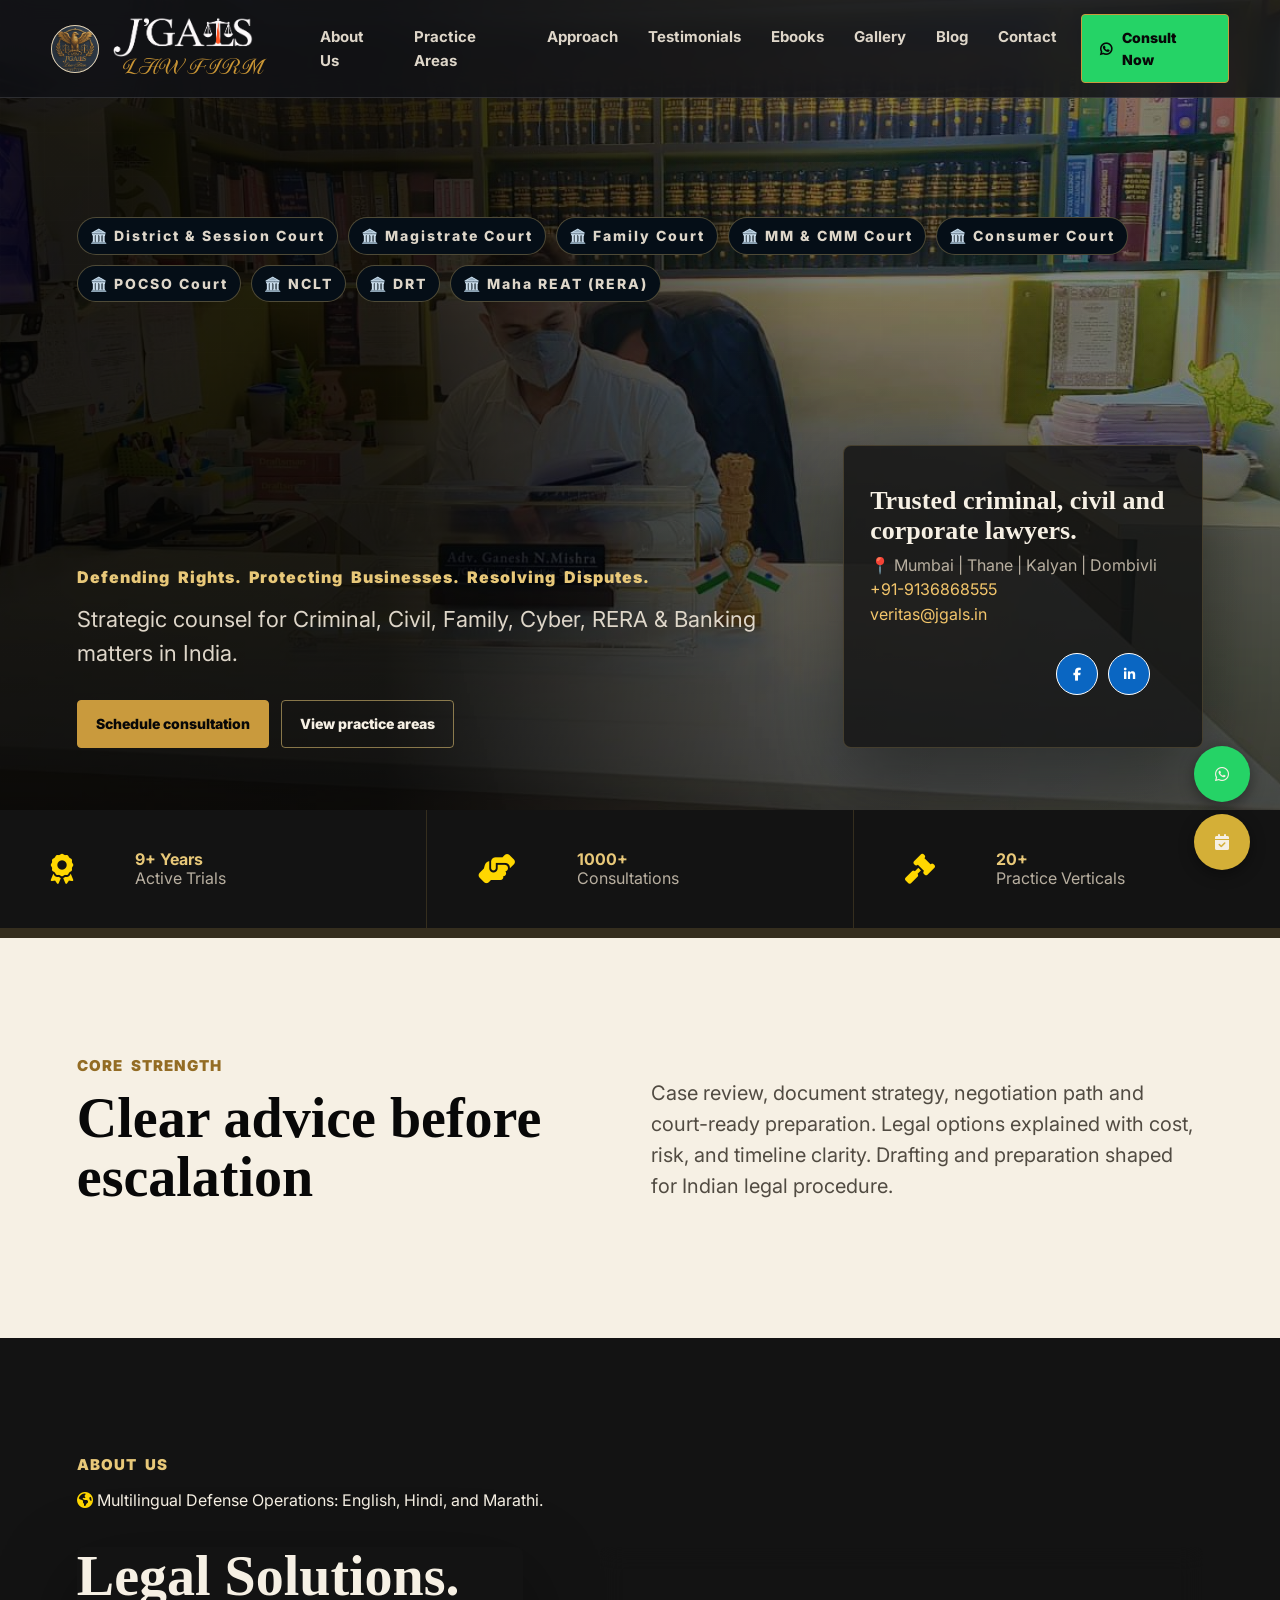
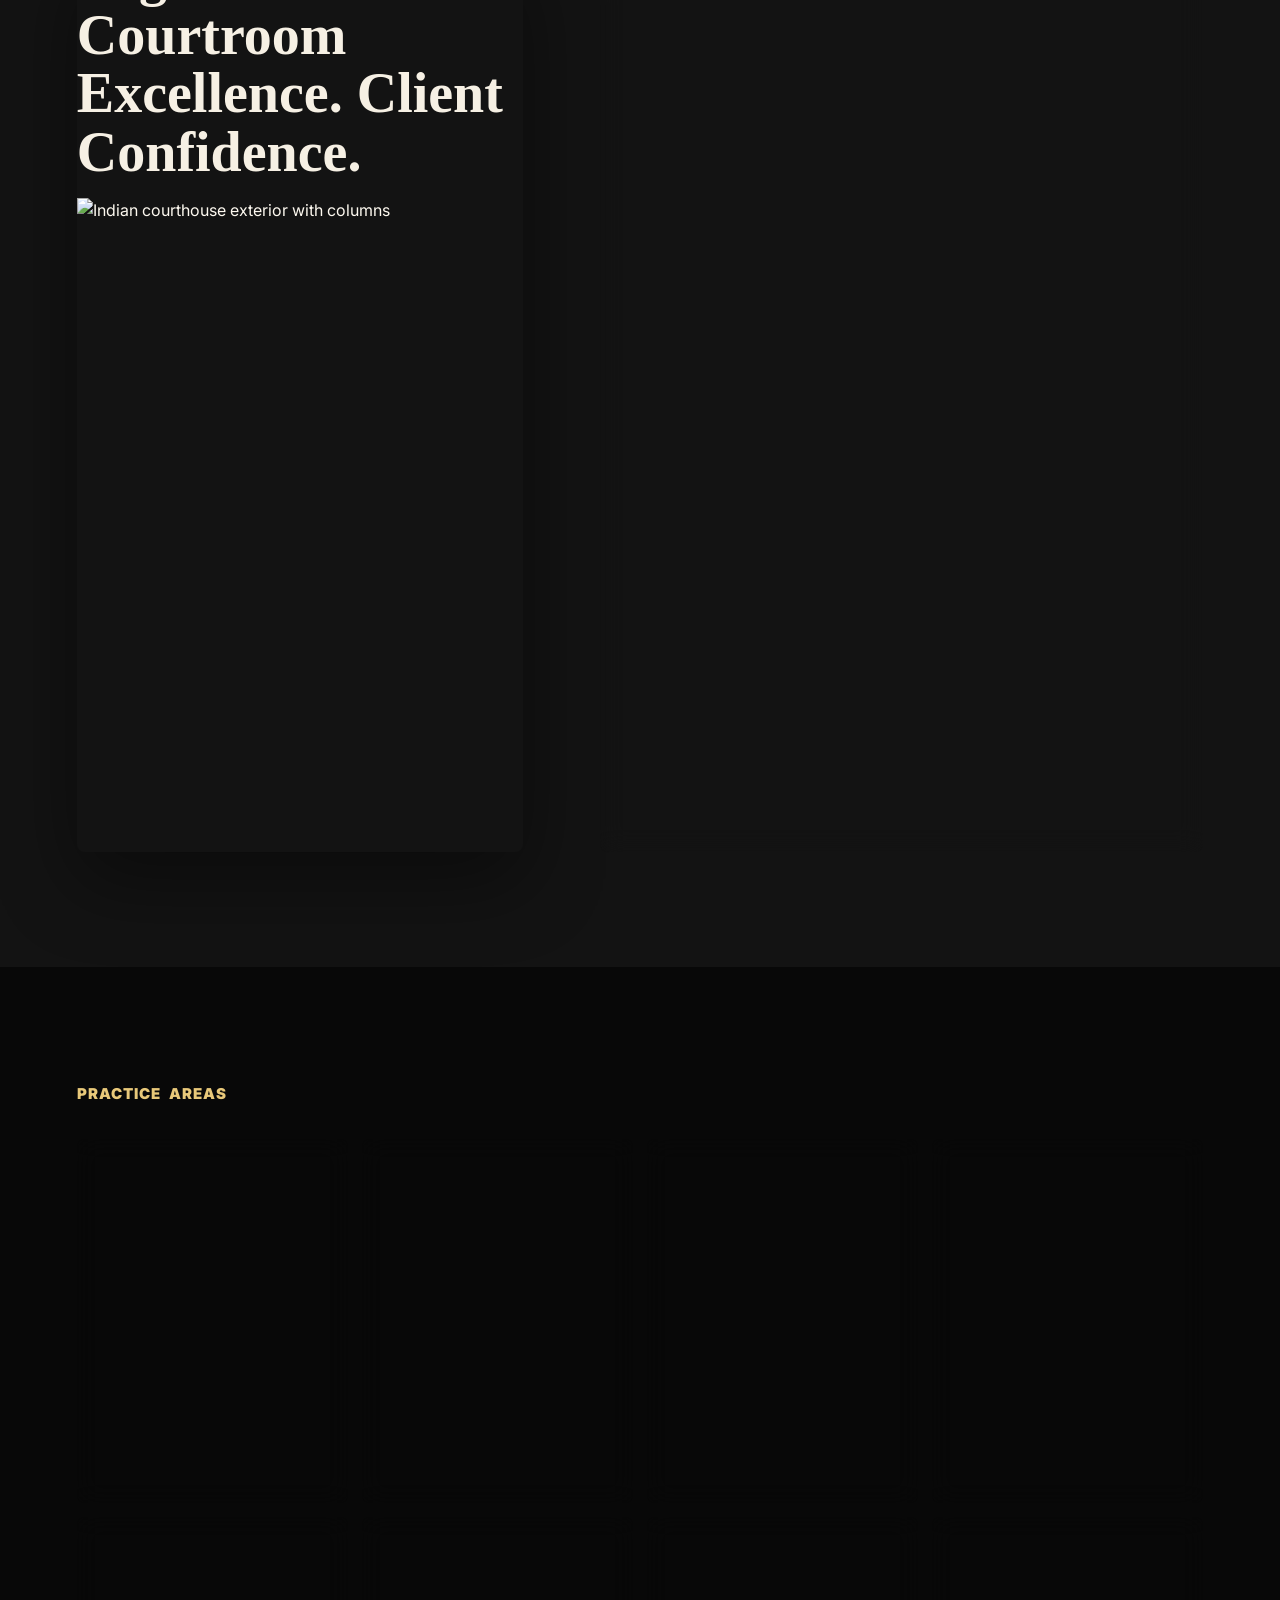
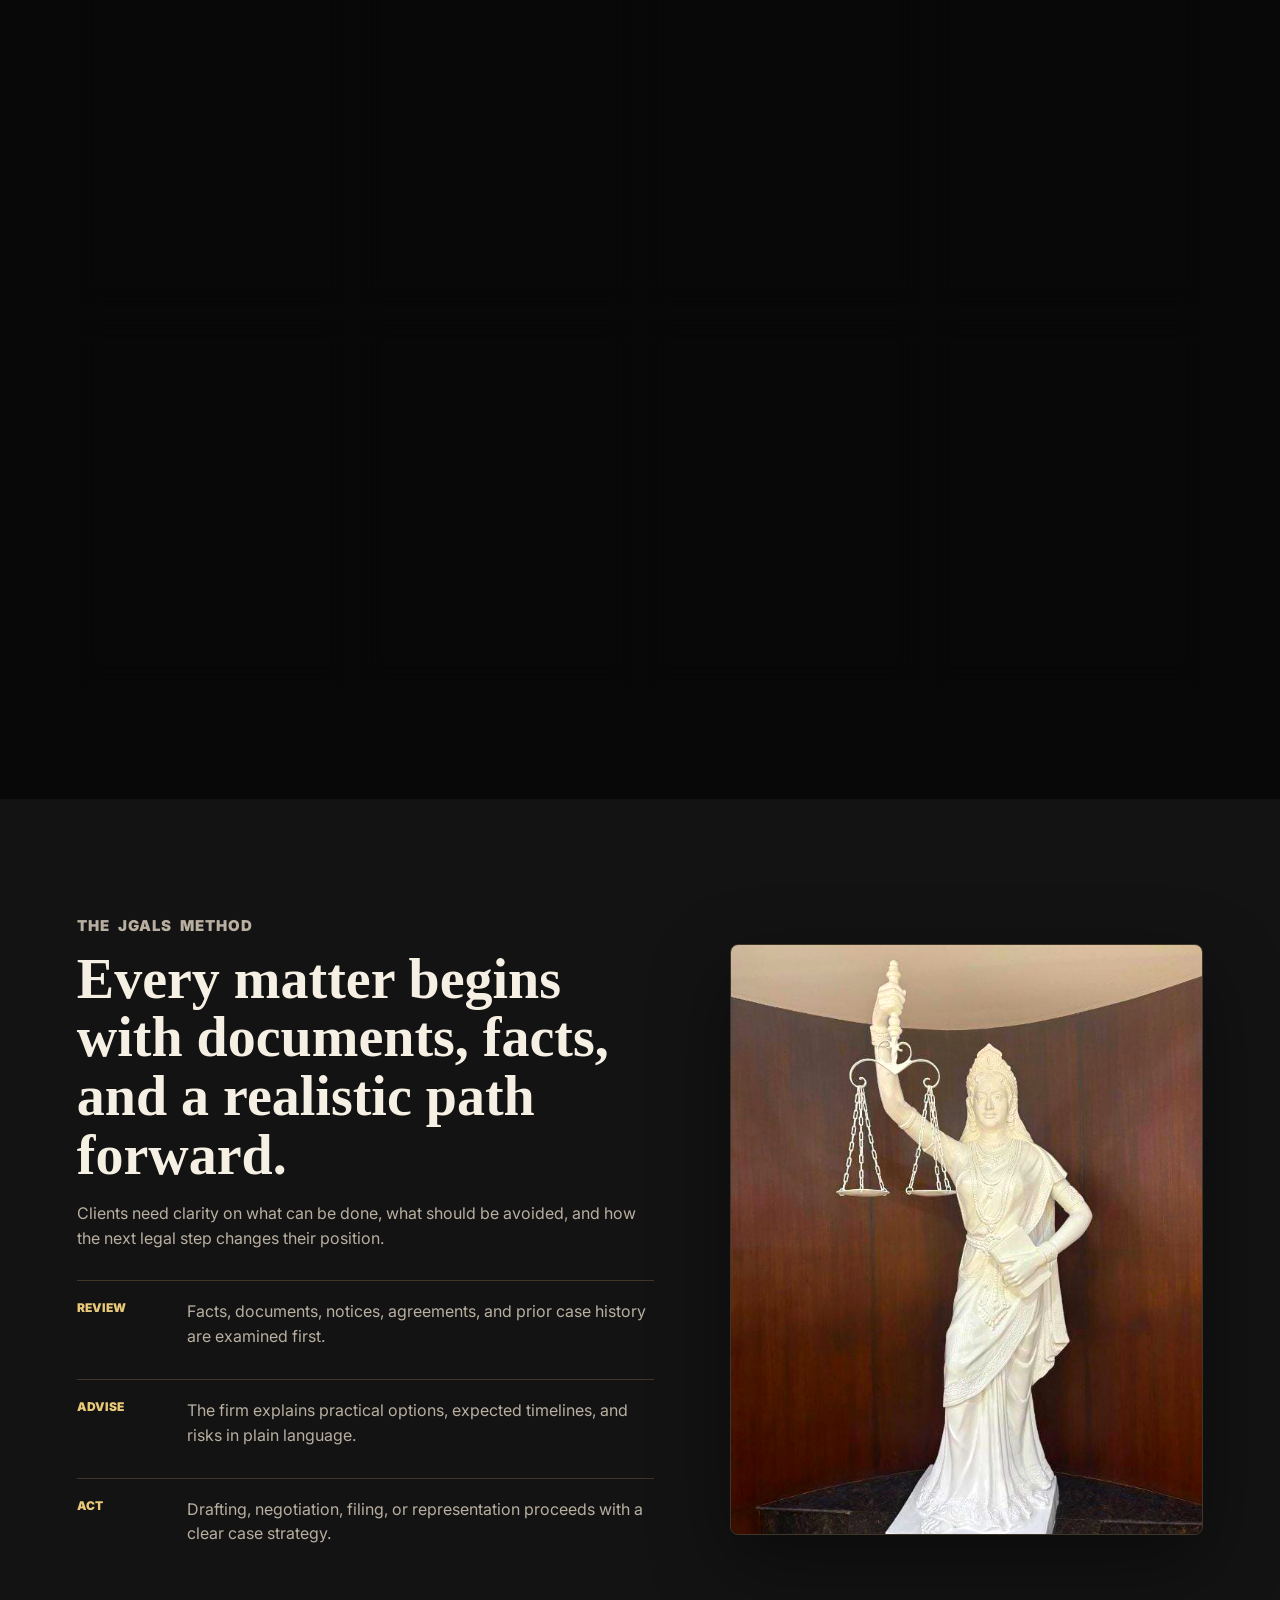
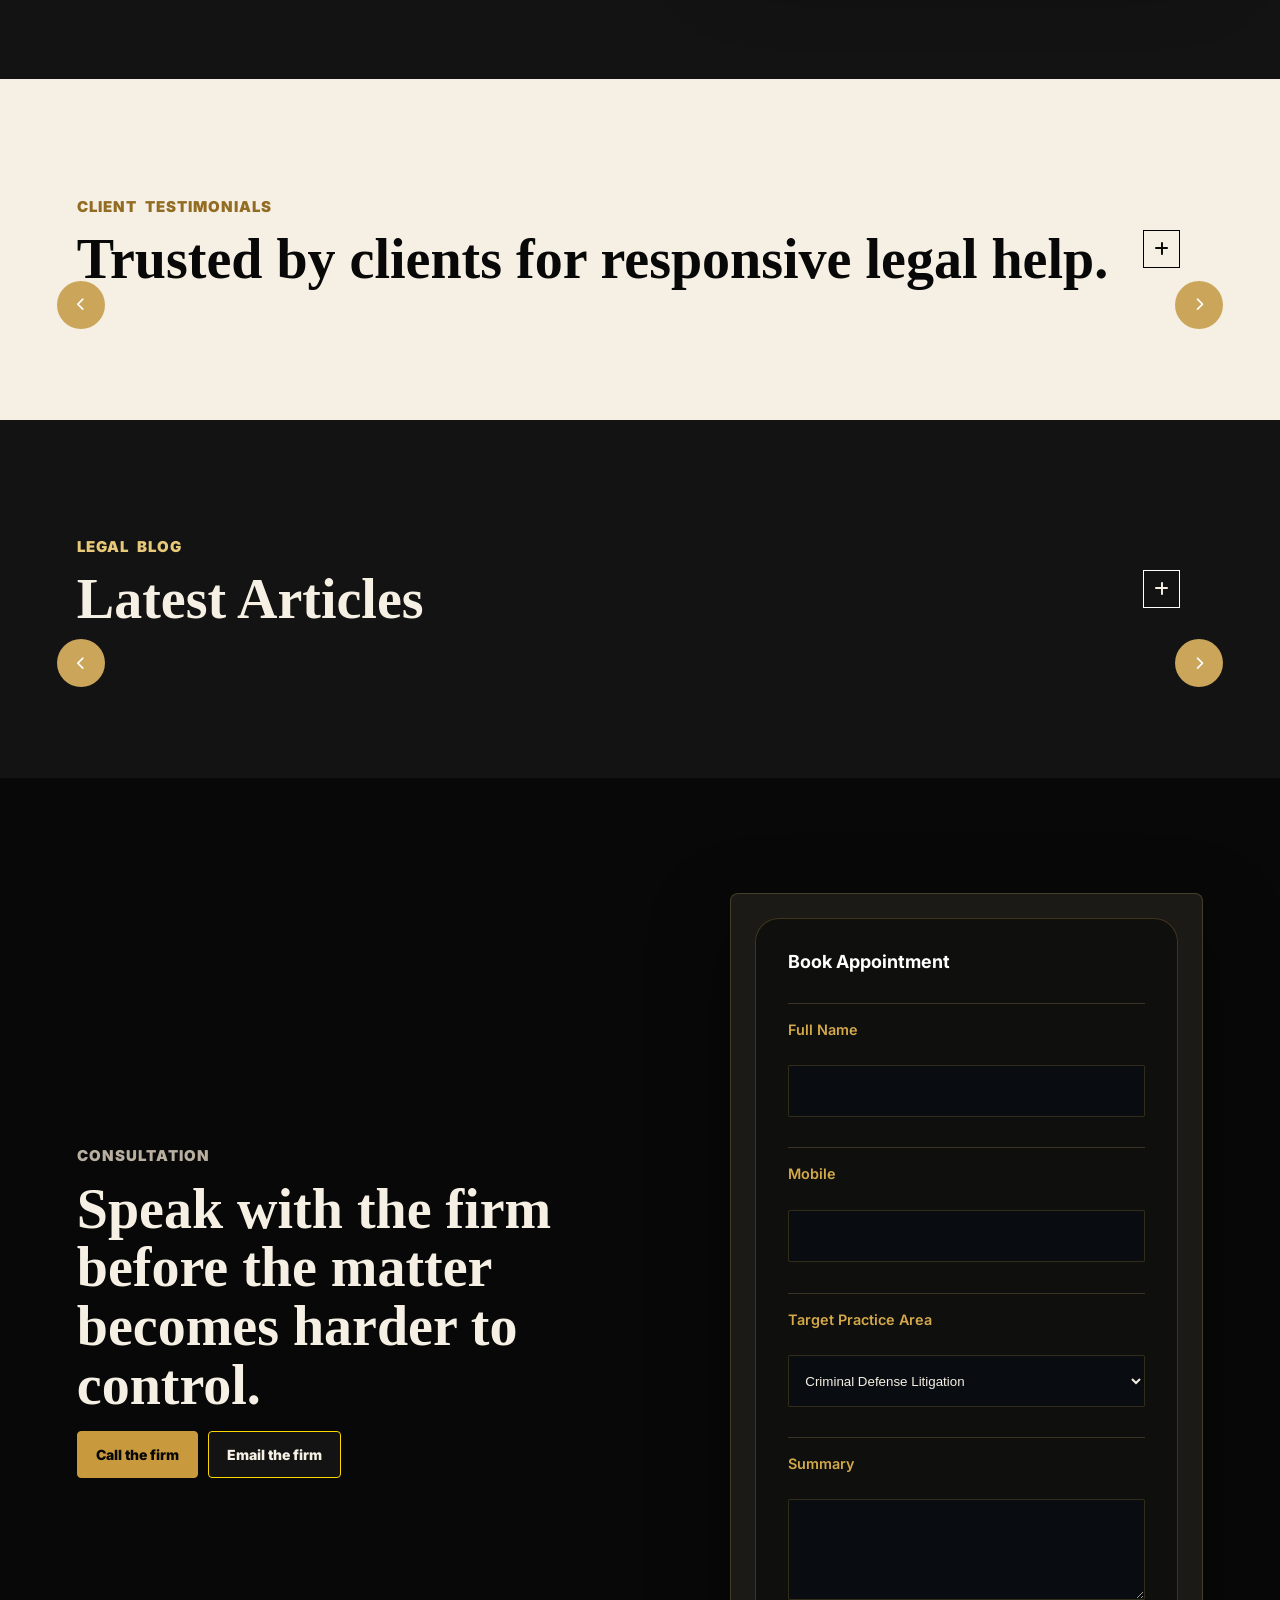
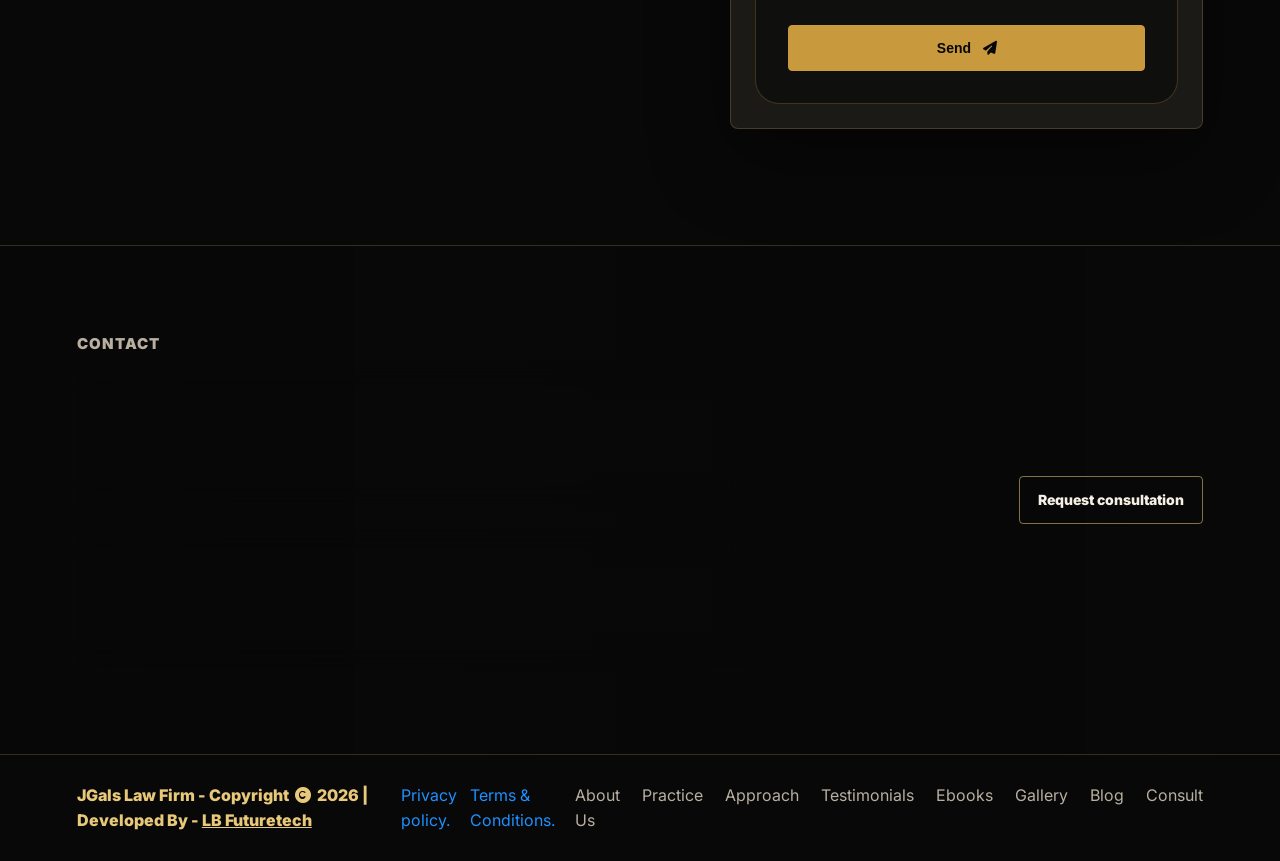
==== commit 3e4ef120: "Rename index-hold.html to index.html" ====
--- a/index.html
+++ b/index.html
@@ -1,196 +1,1390 @@
-<!DOCTYPE html>
-<html lang="en">
-<head>
-    <meta charset="UTF-8">
-    <meta name="viewport" content="width=device-width, initial-scale=1.0">
-    <title>Service Unavailable</title>
-
-    <style>
-        * {
-            box-sizing: border-box;
-        }
-
-        body {
-            margin: 0;
-            font-family: -apple-system, BlinkMacSystemFont, "Segoe UI", Roboto,
-                         Helvetica, Arial, sans-serif;
-            background: #f6f6f6;
-            color: #1f1f1f;
-        }
-
-        .page {
-            min-height: 100vh;
-            display: flex;
-            align-items: center;
-            justify-content: center;
-            padding: 30px;
-        }
-
-        .container {
-            width: 100%;
-            max-width: 850px;
-        }
-
-        .header {
-            display: flex;
-            align-items: center;
-            gap: 12px;
-            margin-bottom: 45px;
-        }
-
-        .status-icon {
-            width: 38px;
-            height: 38px;
-            border-radius: 6px;
-            background: #333;
-            color: #fff;
-            display: flex;
-            align-items: center;
-            justify-content: center;
-            font-size: 20px;
-            font-weight: 700;
-        }
-
-        .service-name {
-            font-size: 20px;
-            font-weight: 600;
-        }
-
-        .error-code {
-            font-size: 14px;
-            color: #777;
-            margin-left: auto;
-        }
-
-        h1 {
-            font-size: 42px;
-            line-height: 1.15;
-            font-weight: 500;
-            margin: 0 0 18px;
-        }
-
-        .message {
-            font-size: 19px;
-            line-height: 1.6;
-            color: #555;
-            max-width: 720px;
-            margin-bottom: 35px;
-        }
-
-        .status-box {
-            background: #fff;
-            border: 1px solid #ddd;
-            border-radius: 6px;
-            padding: 24px;
-            margin-bottom: 30px;
-        }
-
-        .status-row {
-            display: flex;
-            align-items: center;
-            gap: 12px;
-            font-size: 16px;
-        }
-
-        .dot {
-            width: 11px;
-            height: 11px;
-            border-radius: 50%;
-            background: #d93025;
-        }
-
-        .status-title {
-            font-weight: 600;
-        }
-
-        .details {
-            margin-top: 12px;
-            color: #666;
-            font-size: 14px;
-            line-height: 1.6;
-        }
-
-        .contact {
-            font-size: 15px;
-            color: #555;
-        }
-
-        .contact strong {
-            color: #222;
-        }
-
-        footer {
-            margin-top: 60px;
-            font-size: 13px;
-            color: #888;
-            border-top: 1px solid #ddd;
-            padding-top: 18px;
-        }
-
-        @media (max-width: 600px) {
-            h1 {
-                font-size: 32px;
-            }
-
-            .message {
-                font-size: 17px;
-            }
-
-            .header {
-                margin-bottom: 35px;
-            }
-
-            .error-code {
-                display: none;
-            }
-        }
-    </style>
-</head>
-
-<body>
-
-<div class="page">
-    <main class="container">
-
-        <div class="header">
-            <div class="status-icon">!</div>
-            <div class="service-name">Web Service</div>
-            <div class="error-code">Error 503</div>
-        </div>
-
-        <h1>Service Unavailable</h1>
-
-        <p class="message">
-            The web service is currently unavailable. The service may be
-            temporarily down or experiencing a configuration or connectivity
-            issue.
-        </p>
-
-        <div class="status-box">
-            <div class="status-row">
-                <span class="dot"></span>
-                <span class="status-title">Web service is unavailable</span>
-            </div>
-
-            <div class="details">
-                Please contact the website administrator to restore the web
-                service. If you are the administrator, check your server,
-                hosting, DNS, and application configuration.
-            </div>
-        </div>
-
-        <div class="contact">
-            <strong>What can you do?</strong><br>
-            Please try again later or contact the website administrator 
-            for assistance: <a style="color:blue" href="https://lbfuturetech.in">lbfuturetech</span>
-        </a>
-
-        <footer>
-            Error 503 &nbsp;•&nbsp; Service Temporarily Unavailable
-        </footer>
-
-    </main>
-</div>
-
-</body>
-</html>
+<!doctype html>
+<html lang="en">
+  <head>
+    <meta charset="utf-8" />
+    <meta name="viewport" content="width=device-width, initial-scale=1" />
+    <title>JGals Law Firm | Serving Justice</title>
+    <!-- Add favicon link below -->
+    <link rel="icon" type="image/x-icon" href="assets/favicon/favicon.ico">
+
+    <!-- SEO Optimization Meta Tags -->
+    <meta name="description" content="Expert legal services by Advocate Ganesh Mishra in Thane & Mumbai. Criminal, cyber crime, bail, civil and High Court litigation. Book a consultation.">
+    <meta name="keywords" content="Criminal Lawyer in Thane, Advocate in Maharashtra, Cyber Crime Lawyer, Divorce Lawyer Thane, High Court Advocate, Legal Consultation Maharashtra">
+    <meta name="author" content="JGals Law">
+    
+    <meta name="robots" content="index, follow">
+    <meta name="theme-color" content="#0f172a">
+    <meta property="og:site_name" content="JGals Law">
+    <meta name="twitter:card" content="summary_large_image">
+    <meta name="twitter:title" content="Advocate Ganesh Mishra | JGals Law">
+    <meta name="twitter:description" content="Expert criminal, cyber crime, bail and civil legal services in Thane & Mumbai.">
+
+    <!-- Open Graph Tags -->
+    <meta property="og:title" content="Advocate Ganesh Mishra | JGals Law">
+    <meta property="og:description" content="Expert criminal, cyber crime, bail and civil legal services in Thane & Mumbai.">
+    <meta property="og:image" content="https://jgals.in/assets/JGals-Logo-Final.png">
+    <meta property="og:url" content="https://jgals.in">
+
+    <link rel="canonical" href="https://jgals.in/">
+    <link rel="preconnect" href="https://images.unsplash.com" />
+    <link rel="preconnect" href="https://fonts.googleapis.com">
+    <link rel="preconnect" href="https://fonts.gstatic.com" crossorigin>
+
+    <!-- Google Fonts -->
+    <link rel="preconnect" href="https://fonts.googleapis.com">
+    <link rel="preconnect" href="https://fonts.gstatic.com" crossorigin>
+    <link href="https://fonts.googleapis.com/css2?family=Inter:wght@400;500;600;700;800&family=Libre+Baskerville:wght@700&display=swap" rel="stylesheet">
+
+    <!-- FontAwesome for Premium Icons -->
+    <link rel="stylesheet" href="https://cdnjs.cloudflare.com/ajax/libs/font-awesome/6.4.2/css/all.min.css">
+
+    <link href="https://fonts.googleapis.com/css2?family=Ballet&display=swap"
+      rel="stylesheet">
+
+    <link rel="stylesheet" href="./styles.css" />
+
+    <!-- Google tag (gtag.js) -->
+    <script async src="https://www.googletagmanager.com/gtag/js?id=G-KK6PYTCH0P"></script>
+    <script>
+      window.dataLayer = window.dataLayer || [];
+      function gtag(){dataLayer.push(arguments);}
+      gtag('js', new Date());
+    
+      gtag('config', 'G-KK6PYTCH0P');
+    </script>
+
+    <script src="./blog_operation.js"></script>
+    <script src="./review_operation.js"></script>
+  </head>
+  <body>
+    <header class="site-header" style="background: rgba(16, 18, 23, 0.82);" data-header>
+      <a class="brand" href="#home" aria-label="JGals Law Firm home">
+        <img src="assets/JGals-Logo-Final.png" alt="J'GALS Law Firm logo">
+        <button class="magnifier" type="button" data-lightbox-src="assets/JGals-Logo-Final.png" data-lightbox-title="JGals Law Firm" aria-label="View logo fullscreen"></button>
+
+      
+        <div class="brand-details">
+
+            <img class="brand-wordmark"
+                src="assets/Jgals-style-white-font-noBG-tilak.png"
+                alt="J'GALS">
+
+			<!-- font-family: 'Edwardian Script ITC', cursive; -->
+            <div class="tagline">LAW FIRM</div>
+
+        </div> 
+
+      </a>
+
+      <button class="nav-toggle" type="button" aria-label="Open menu" aria-expanded="false" data-nav-toggle>
+        <span></span>
+        <span></span>
+        <span></span>
+      </button>
+
+      <nav class="site-nav" data-nav>
+        <a href="#about">About Us</a>
+        <a href="#practice">Practice Areas</a>
+        <a href="#approach">Approach</a>
+        <a href="#review">Testimonials</a>
+        <a href="./EbookList.html">Ebooks</a>
+        <a href="./Gallery.html">Gallery</a>
+        <a href="#blog">Blog</a>
+        <a href="#contact">Contact</a>
+      </nav>
+      
+      <a class="header-cta bg-whatsapp" href="https://wa.me/919136868555/?text=I%20require%20legal%20counsel" target="_blank"><i class="fa-brands fa-whatsapp fs-4" style="margin-right:10px;font-weight: bold;"></i> Consult Now</a>
+    </header>
+
+    <main>
+      <section class="hero" id="home">
+        <div class="hero-media" aria-hidden="true"></div>
+        <div class="hero-overlay"></div>
+        <div class="india-accent" aria-hidden="true">
+	  <span>🏛️ District & Session Court</span>
+          <span>🏛️ Magistrate Court</span>
+          <span>🏛️ Family Court</span>
+	  <span>🏛️ MM & CMM Court</span>
+	  <span>🏛️ Consumer Court</span>
+	  <span>🏛️ POCSO Court</span>
+	  <span>🏛️ NCLT</span>
+	  <span>🏛️ DRT</span>
+	  <span>🏛️ Maha REAT (RERA)</span>
+        </div>
+        
+        <div class="hero-content">
+          <!--<h1 style="font-family: 'Edwardian Script ITC', cursive; font-weight: normal;">Law Firm</h1>-->
+          <p class="eyebrow" style="font-size: 16px; text-transform: capitalize;">Defending Rights. Protecting Businesses. Resolving Disputes.</p>
+          
+          <p class="hero-copy">
+            Strategic counsel for Criminal, Civil, Family, Cyber, RERA & Banking matters in India.
+          </p>
+          <div class="hero-actions">
+            <a class="button primary" href="#consultation">Schedule consultation</a>
+            <a class="button secondary" href="#practice">View practice areas</a>
+          </div>
+        </div>
+        <aside class="hero-brief featured-post" aria-label="Firm highlights">
+          <strong>Trusted criminal, civil and corporate lawyers.</strong>
+          <p>📍 Mumbai | Thane | Kalyan | Dombivli</p>
+          <a href="tel:+919136868555">+91-9136868555</a></br>
+          <a href="mailto:veritas@jgals.in">veritas@jgals.in</a>
+          <div class="social-links hero-social" aria-label="Social media links">
+            <a href="https://www.facebook.com/profile.php?id=61592031682914" target="_blank" rel="noopener" aria-label="J'GALS Law Firm on Facebook"><i class="fa-brands fa-facebook-f"></i></a>
+            <a href="https://www.linkedin.com/in/ganesh-mishra-b36342421" target="_blank" rel="noopener" aria-label="J'GALS Law Firm on LinkedIn"><i class="fa-brands fa-linkedin-in"></i></a>
+          </div>
+        </aside>
+      </section>
+
+      <section class="cred-strip reveal" aria-label="Firm qualities">
+        <div class="trust-badge-card d-flex align-items-center gap-3">
+            <i class="fa-solid fa-award gold-text fs-4"></i>
+
+            <div class="text-block">
+                <strong>9+ Years</strong>
+                <span>Active Trials</span>
+            </div>
+        </div>
+
+        <div class="trust-badge-card d-flex align-items-center gap-3">
+            <i class="fa-solid fa-handshake-angle gold-text fs-4"></i>
+
+            <div class="text-block">
+                <strong>1000+</strong>
+                <span>Consultations</span>
+            </div>
+        </div>
+
+        <div class="trust-badge-card d-flex align-items-center gap-3">
+            <i class="fa-solid fa-gavel gold-text fs-4"></i>
+
+            <div class="text-block">
+                <strong>20+</strong>
+                <span>Practice Verticals</span>
+            </div>
+        </div>
+        
+      </section>
+
+      <section class="section intro reveal">
+        <div class="section-heading">
+          <p class="eyebrow">Core Strength</p>
+          <h2>Clear advice before escalation</h2>
+        </div>
+        <p>
+          Case review, document strategy, negotiation path and court-ready preparation. Legal options explained with cost, risk, and timeline clarity. Drafting and preparation shaped for Indian legal procedure.
+        </p>
+      </section>
+
+      <section class="section india-context reveal" id="about">
+        <div class="section-heading">
+          <p class="eyebrow">About Us</p>
+          <p class="small text-white-50">
+            <i class="fa-solid fa-earth-americas gold-text me-2"></i> Multilingual Defense Operations: English, Hindi, and Marathi.
+          </p>        
+        </div>
+        <div class="context-grid">   
+          <figure class="context-image" style="border: 0px;">
+            <h2>Legal Solutions. Courtroom Excellence. Client Confidence.</h2>
+            <img
+              src="assets/adv-potrait-1.PNG"
+              alt="Indian courthouse exterior with columns"
+            />
+          </figure>
+          <div class="col-lg-6 aos-init aos-animate" data-aos="fade-up" data-aos-duration="800" data-aos-delay="200">
+                <div class="glass-panel p-4 p-md-5 border-start border-warning">
+                  <p>
+                    <b>Adv. Ganesh N. Mishra</b> (<i>M.Com, L.L.B.</i>| High Court, Mumbai) is an experienced legal professional providing practical and result-oriented legal services to individuals, families, startups, and businesses across Maharashtra. With extensive experience handling matters before the Bombay High Court, District Courts, Sessions Courts, Family Courts, Consumer Commissions, and various judicial authorities, he is committed to delivering strategic legal solutions tailored to every client's needs.
+                  </p>
+                  <p>
+                    Our methodology involves meticulous data tracking, intensive precedent research, and robust trial execution configured to successfully navigate complex litigation hurdles. Our practice focuses on 
+                    Criminal Defence, Cyber Crime, Anticipatory Bail, Family Law, Property Disputes, Corporate Litigation, Banking & Recovery. Every matter is approached with detailed legal research, careful documentation, and a strategy designed to protect the client's rights while achieving the best possible outcome.
+                  </p>
+                  <p>
+                    Known for transparent legal advice and ethical representation, We believe that every client deserves clear guidance before taking any legal action. 
+                    Whether assisting with bail applications, defending criminal cases, resolving property disputes, drafting legal agreements, or representing clients before courts and tribunals, we ensure every matter receives dedicated attention and professional advocacy.
+                  </p>
+                  
+                  <div class="d-flex align-items-center gap-3 mb-4">
+                        <!--<i class="fa-solid fa-scale-balanced text-warning fs-2"></i>-->
+                        <h3 class="mb-0 text-white">
+                            ⚖️ WHY CHOOSE J'GALS LAW FIRM?
+                        </h3>
+                    </div>
+                    <div class="vstack gap-3">
+
+                        <div class="feature-item">
+                            <i class="fa-solid fa-circle-check"></i>
+                            <span>Experienced courtroom advocacy.</span>
+                        </div>
+
+                        <div class="feature-item">
+                            <i class="fa-solid fa-circle-check"></i>
+                            <span>Personalized legal strategy.</span>
+                        </div>
+
+                        <div class="feature-item">
+                            <i class="fa-solid fa-circle-check"></i>
+                            <span>Transparent consultation process.</span>
+                        </div>
+
+                        <div class="feature-item">
+                            <i class="fa-solid fa-circle-check"></i>
+                            <span>Prompt communication.</span>
+                        </div>
+
+                        <div class="feature-item">
+                            <i class="fa-solid fa-circle-check"></i>
+                            <span>Representation across Maharashtra.</span>
+                        </div>
+
+                    </div>
+                </div>
+          </div>
+          
+        </div>
+      </section>
+
+      <section class="section practice reveal" id="practice">
+        <div class="section-heading narrow">
+          <p class="eyebrow">Practice Areas</p>
+        </div>
+        <div class="practice-grid">
+          <article class="glass-panel">
+            <i class="fa-solid fa-gavel gold-text fs-3 mb-3"></i>
+            <h3>Criminal Defence & Bail</h3>
+            <p>Regular Bail • Police Station Representation • FIR Quashing • Criminal Trial Defence • Sessions Court Matters • High Court Criminal Appeals • White Collar Crime Defence</p>
+            <a href="#contact" class="small gold-text text-decoration-none mt-3 tracking-wider uppercase font-monospace">Request Briefing →</a>
+          </article>
+
+          <article class="glass-panel">
+            <i class="fa-solid fa-shield-halved gold-text fs-3 mb-3"></i>
+            <h3>Anticipatory Bail</h3>
+            <p>Pre-Arrest Bail • Sessions Court Applications • High Court Anticipatory Bail • Transit Anticipatory Bail • Bail Cancellation Defence • Bail Extension & Modification • Arrest Protection Advice</p>
+            <a href="#contact" class="small gold-text text-decoration-none mt-3 tracking-wider uppercase font-monospace">Request Briefing →</a>
+          </article>
+          
+          <article class="glass-panel">
+            <i class="fa-solid fa-laptop-code gold-text fs-3 mb-3"></i>
+            <h3>Cyber Crime</h3>
+            <p>Online Fraud • Social Media Offences • Data Theft • Identity Theft • Cyber Defamation • Financial Cyber Crimes • IT Act Compliance & Defence</p>
+            <a href="#contact" class="small gold-text text-decoration-none mt-3 tracking-wider uppercase font-monospace">Request Briefing →</a>
+          </article>
+
+          <article class="glass-panel">
+            <i class="fa-solid fa-scale-balanced gold-text fs-3 mb-3"></i>
+            <h3>NDPS & POCSO Matters</h3>
+            <p>Drug Possession Cases • Drug Trafficking Cases • Bail under NDPS Act • POCSO Defence • Child Abuse Litigation • Investigation Assistance • Trial Representation</p>
+            <a href="#contact" class="small gold-text text-decoration-none mt-3 tracking-wider uppercase font-monospace">Request Briefing →</a>
+          </article>
+
+          <article class="glass-panel">
+            <i class="fa-solid fa-file-signature gold-text fs-3 mb-3"></i>
+            <h3>Cheque Bounce (NI Act)</h3>
+            <p>Section 138 Cases • Legal Notice Drafting • Complaint Filing • Recovery Proceedings • Defence Against Cheque Bounce Cases • Settlement & Mediation • Appeal Proceedings</p>
+            <a href="#contact" class="small gold-text text-decoration-none mt-3 tracking-wider uppercase font-monospace">Request Briefing →</a>
+          </article>
+
+          <article class="glass-panel">
+            <i class="fa-solid fa-people-group gold-text fs-3 mb-3"></i>
+            <h3>Divorce & Family Law</h3>
+            <p>Mutual Consent Divorce • Contested Divorce • Child Custody • Maintenance & Alimony • Domestic Violence Cases • Restitution of Conjugal Rights • Adoption & Guardianship</p>
+            <a href="#contact" class="small gold-text text-decoration-none mt-3 tracking-wider uppercase font-monospace">Request Briefing →</a>
+          </article>
+
+          <article class="glass-panel">
+            <i class="fa-solid fa-house gold-text fs-3 mb-3"></i>
+            <h3>Property & Real Estate</h3>
+            <p>Property Verification • Sale Agreement Drafting • Title Due Diligence • Property Disputes • Partition Suits • Land Acquisition Matters • Registration & Documentation</p>
+            <a href="#contact" class="small gold-text text-decoration-none mt-3 tracking-wider uppercase font-monospace">Request Briefing →</a>
+          </article>
+
+          <article class="glass-panel">
+            <i class="fa-solid fa-building gold-text fs-3 mb-3"></i>
+            <h3>RERA & Builder Disputes</h3>
+            <p>RERA Complaints • Builder Delay Cases • Possession Disputes • Refund Claims • Compensation Claims • Agreement Review • MahaRERA Appeals</p>
+            <a href="#contact" class="small gold-text text-decoration-none mt-3 tracking-wider uppercase font-monospace">Request Briefing →</a>
+          </article>
+
+          <article class="glass-panel">
+            <i class="fa-solid fa-landmark gold-text fs-3 mb-3"></i>
+            <h3>Banking & Recovery</h3>
+            <p>SARFAESI Act Matters • Debt Recovery Tribunal (DRT) Cases • Loan Recovery • NPA Litigation • Mortgage Disputes • Banking Fraud Cases • Recovery Notices</p>
+            <a href="#contact" class="small gold-text text-decoration-none mt-3 tracking-wider uppercase font-monospace">Request Briefing →</a>
+          </article>
+
+          <article class="glass-panel">
+            <i class="fa-solid fa-handshake gold-text fs-3 mb-3"></i>
+            <h3>Arbitration & Mediation</h3>
+            <p>Commercial Arbitration • Contract Disputes • Mediation Proceedings • Arbitration Agreements • Arbitration Awards • Conciliation Services • Enforcement of Awards</p>
+            <a href="#contact" class="small gold-text text-decoration-none mt-3 tracking-wider uppercase font-monospace">Request Briefing →</a>
+          </article>
+
+          <article class="glass-panel">
+            <i class="fa-solid fa-briefcase gold-text fs-3 mb-3"></i>
+            <h3>Corporate Litigation</h3>
+            <p>Commercial Disputes • Shareholder Disputes • Contract Breach • Company Law Matters • Insolvency Proceedings • Employment Disputes • Regulatory Compliance Litigation</p>
+            <a href="#contact" class="small gold-text text-decoration-none mt-3 tracking-wider uppercase font-monospace">Request Briefing →</a>
+          </article>
+
+          <article class="glass-panel">
+            <i class="fa-solid fa-cart-shopping gold-text fs-3 mb-3"></i>
+            <h3>Consumer Disputes</h3>
+            <p>Defective Products • Service Deficiency • Insurance Claims • Medical Negligence • E-commerce Disputes • Consumer Commission Representation • Compensation Claims</p>
+            <a href="#contact" class="small gold-text text-decoration-none mt-3 tracking-wider uppercase font-monospace">Request Briefing →</a>
+          </article>
+
+        </div>
+      </section>
+
+      <section class="section split reveal" id="approach">
+        <div class="split-copy">
+          <p class="eyebrow">The JGals Method</p>
+          <h2>Every matter begins with documents, facts, and a realistic path forward.</h2>
+          <p>
+            Clients need clarity on what can be done, what should be avoided, and how the next
+            legal step changes their position.
+          </p>
+          <div class="process-list">
+            <div>
+              <span>Review</span>
+              <p>Facts, documents, notices, agreements, and prior case history are examined first.</p>
+            </div>
+            <div>
+              <span>Advise</span>
+              <p>The firm explains practical options, expected timelines, and risks in plain language.</p>
+            </div>
+            <div>
+              <span>Act</span>
+              <p>Drafting, negotiation, filing, or representation proceeds with a clear case strategy.</p>
+            </div>
+          </div>
+        </div>
+        <figure class="image-panel">
+          <img
+            src="./assets/JusticeLady.jpeg"
+            alt="Law books and legal preparation desk"
+          />
+        </figure>
+      </section>
+
+      <section class="section matters reveal" id="review">
+        <div class="section-heading">
+          <p class="eyebrow">Client Testimonials</p>
+          <a id="addReview" class="btn"><i class="fa fa-plus"></i></a>
+          <h2>Trusted by clients for responsive legal help.</h2>
+        </div>
+        <div class="review-grid">
+          <div class="blog-slider-wrapper">
+            <button class="blog-nav prev" id="prevReview">
+                  <i class="fa-solid fa-chevron-left"></i>
+              </button>
+
+              <div class="blog-carousel" id="reviewCarousel">
+                
+
+              </div>
+
+              <button class="blog-nav next" id="nextReview">
+                  <i class="fa-solid fa-chevron-right"></i>
+              </button>
+          </div>
+          
+        </div>
+      </section>
+
+      <section class="section blog reveal" id="blog">
+          <div class="section-heading">
+              <p class="eyebrow">Legal Blog</p> 
+              <a id="addBlog" class="btn"><i class="fa fa-plus"></i></a>
+              <h2>Latest Articles</h2>
+          </div>
+
+          <div class="blog-grid">
+            <div class="blog-slider-wrapper">
+              <button class="blog-nav prev" id="prevBlog">
+                  <i class="fa-solid fa-chevron-left"></i>
+              </button>
+
+              <div class="blog-carousel" id="blogCarousel">
+
+
+              </div>
+
+              <button class="blog-nav next" id="nextBlog">
+                  <i class="fa-solid fa-chevron-right"></i>
+              </button>
+            </div>
+          </div>
+      </section>
+
+      <section class="section consultation reveal" id="consultation">
+        <div class="consultation-copy">
+          <p class="eyebrow">Consultation</p>
+          <h2>Speak with the firm before the matter becomes harder to control.</h2>
+          <div class="col-md-12" style="display: flex;">
+            <div class="col-md-6" style="margin-right:10px">
+                <a class="button primary full" href="tel:+919136868555">Call the firm</a>
+            </div>
+            <div class="col-md-6">
+                <a class="button dark full" href="mailto:veritas@jgals.in" style="border-color: gold;">Email the firm</a>
+            </div>
+          </div>
+        </div>
+        <div class="consultation-card">
+          <form id="intakeForm" class="glass-panel consultation-form">
+
+              <h3>Book Appointment</h3>
+
+              <div class="mb-4">
+                  <label for="formName">Full Name</label>
+                  <input type="text" id="formName" class="form-control" required>
+              </div>
+
+              <div class="row" style="border-top: 0px!important;">
+                  <div class="col-md-6 mb-4">
+                      <label for="formPhone">Mobile</label>
+                      <input type="tel" id="formPhone" class="form-control" required>
+                  </div>
+
+                  <div class="col-md-6 mb-4">
+                      <label for="formSector">Target Practice Area</label>
+                      <select id="formSector" class="form-select">
+                          <option value="Criminal Defense Litigation">Criminal Defense Litigation</option>
+                          <option value="Anticipatory / Regular Bail">Anticipatory / Regular Bail</option>
+                          <option value="Cyber Offenses Interface">Cyber Offenses Interface</option>
+                          <option value="Matrimonial / Divorce Dispute">Matrimonial / Divorce Dispute</option>
+                          <option value="Corporate Real Estate Suite">Corporate Real Estate Suite</option>
+                          <option value="Other">Other</option>
+                      </select>
+                  </div>
+              </div>
+
+              <div class="mb-4">
+                  <label for="formMessage">Summary</label>
+                  <textarea id="formMessage"
+                            rows="5"
+                            class="form-control"
+                            required></textarea>
+              </div>
+
+             <!-- <div class="mb-4" style="justify-content: center;display: flex;gap:10px">
+                I agree to the <a href="./PrivacyPolicy.html" style="color: dodgerblue;">Privacy policy</a> and <a href="./Terms.html" style="color: dodgerblue;">Terms & Conditions.</a>
+              </div> -->
+
+              <button type="submit" class="button primary full" style="cursor: pointer;">
+                  Send  &nbsp;&nbsp;<i class="fa-solid fa-paper-plane"></i>
+              </button>
+
+          </form>
+          
+        </div>
+      </section>
+
+      <section class="contact-band reveal" id="contact">
+        <div>
+          <p class="eyebrow">Contact</p>
+          <address class="glass-panel border-3">
+            <strong>Dombivli Office</strong>
+            310, Globe Pinnacle, Opp. Pendhkar College, MIDC Phase-1, Dombivali (E) 421203 </br>
+            <a href="https://maps.app.goo.gl/Uyb1jrr2FbP7NvjG6" blank="_target" class="small gold-text text-decoration-none mt-3 tracking-wider uppercase font-monospace">Find us on Google Map →</a>
+          </address>
+          </br>
+          <address class="glass-panel border-3">
+            <strong>Kalyan Office</strong>
+            617, K.E. Zojwala Commercial Center Next to Session Court, Kalyan (W) 421301 </br>
+            <a href="https://maps.app.goo.gl/cixWQtcv48Lxd8ch7" blank="_target" class="small gold-text text-decoration-none mt-3 tracking-wider uppercase font-monospace">Find us on Google Map →</a>
+          </address>
+          
+        </div>
+        <a class="button secondary gold-border" href="#consultation">Request consultation</a>
+      </section>
+    </main>
+
+    <!-- Show Logo -->
+  <div class="lightbox" data-lightbox aria-hidden="true" role="dialog" aria-label="Fullscreen photo viewer">
+    <button class="lightbox-close" type="button" data-lightbox-close aria-label="Close fullscreen photo">Close</button>
+    <img src="" alt="" data-lightbox-image>
+    <p data-lightbox-caption></p>
+  </div>
+
+<!-- Blog Section -->
+<!-- Add Blog Modal -->
+    <div id="jgalsBlogModal" class="jgals-modal">
+
+        <div class="jgals-modal-content consultation-form">
+                <span class="jgals-close">&times;</span>
+                <div class="jgals-modal-header">
+                    <h4>Add Blog</h4>
+                </div>
+
+                <div class="jgals-modal-body">
+
+                    <div class="mb-4">
+
+                        <label for="formName">User ID</label>
+
+                        <input type="text"
+                              id="userid"
+                              class="form-control">
+
+                    </div>
+
+                    <div class="mb-4">
+
+                            <label for="formName">Blog Date</label>
+
+                            <input type="datetime-local"
+                                  id="blogDate"
+                                  class="form-control">
+
+                    </div>
+
+                    <div class="mb-4">
+
+                        <label for="formName">Image</label>
+
+                        <input type="file"
+                              id="blogImage"
+                              class="form-control" accept=".jpg,.png,.JPEG">
+
+                    </div>
+
+                    <div class="mb-4">
+
+                        <label for="formName">Title</label>
+
+                        <input type="text"
+                              id="blogTitle"
+                              class="form-control">
+
+                    </div>
+
+                    <div class="mb-4">
+
+                        <label for="formName">Body</label>
+                        <span style="color:red">Start sentence with # to give title 2 | Start sentence with ## to give title 3 | To separate content put --- on new line | To give bullet points put * before any word.</span>
+                        <textarea id="blogBody"
+                                  rows="8"
+                                  class="form-control"></textarea>
+
+                    </div>
+
+                </div>
+
+                <div class="modal-footer">
+
+                    <button class="btn btn-success"
+                            onclick="AddBlog()">
+
+                        Submit
+
+                    </button>
+
+                </div>
+
+            </div>
+    </div>
+
+<!-- Review Section -->
+<!-- Add Review Modal -->
+    <div id="jgalsReviewModal" class="jgals-modal">
+
+        <div class="jgals-modal-content consultation-form">
+                <span class="jgals-review-close">&times;</span>
+                <div class="jgals-modal-header">
+                    <h4>Add Review</h4>
+                </div>
+
+                <div class="jgals-modal-body">
+
+                    <div class="mb-4">
+
+                        <label for="formName">User ID</label>
+
+                        <input type="text"
+                              id="review_userid"
+                              class="form-control">
+
+                    </div>
+
+                    <div class="mb-4">
+
+                            <label for="formName">Rating*</label>
+                            <select class="form-control" id="reviewRating" style="width:100%">
+                              <option value="1">1</option>
+                              <option value="2">2</option>
+                              <option value="3">3</option>
+                              <option value="4">4</option>
+                              <option value="5">5</option>
+                            </select>
+                    </div>
+                    
+                    <div class="mb-4">
+
+                        <label for="formName">Name*</label>
+
+                        <input type="text"
+                              id="reviewName"
+                              class="form-control">
+
+                    </div>
+
+                    <div class="mb-4">
+
+                        <label for="formName">Body*</label>
+                        <textarea id="reviewBody"
+                                  rows="8"
+                                  class="form-control"></textarea>
+
+                    </div>
+
+                    <div class="mb-4">
+
+                        <label for="formName">Review Link</label>
+
+                        <input type="text"
+                              id="reviewLink"
+                              class="form-control">
+
+                    </div>
+
+                </div>
+
+                
+
+                <div class="modal-footer">
+
+                    <button class="btn btn-success"
+                            onclick="AddReview()">
+
+                        Submit
+
+                    </button>
+
+                </div>
+
+            </div>
+    </div>
+
+<!-- Delete blog Modal -->
+    <div id="jgalsDeleteBlog" class="jgals-modal">
+
+        <div class="jgals-modal-content consultation-form">
+                <span class="jgals-delete-close">&times;</span>
+                <div class="jgals-modal-header">
+                    <h4>Remove Blog</h4>
+                </div>
+
+                <div class="jgals-modal-body">
+                    <input id="bg-delete-id" type="hidden" />
+                    <h4 for="formName">Are you sure? You want to proceed?</h4>
+                    <div class="mb-4">
+
+                        <label for="formName">User ID</label>
+
+                        <input type="text"
+                              id="bg-delete-userid"
+                              class="form-control">
+
+                    </div>
+
+                </div>
+
+                <div class="modal-footer">
+
+                    <button class="btn btn-success"
+                            onclick="deleteBlog()">
+
+                        Delete
+
+                    </button>
+
+                </div>
+
+            </div>
+    </div>
+
+    <!-- Delete review Modal -->
+    <div id="jgalsDeleteReview" class="jgals-modal">
+
+        <div class="jgals-modal-content consultation-form">
+                <span class="jgals-delete-review-close">&times;</span>
+                <div class="jgals-modal-header">
+                    <h4>Remove Review</h4>
+                </div>
+
+                <div class="jgals-modal-body">
+                    <input id="bg-delete-review-id" type="hidden" />
+                    <h4 for="formName">Are you sure? You want to proceed?</h4>
+                    <div class="mb-4">
+
+                        <label for="formName">User ID</label>
+
+                        <input type="text"
+                              id="bg-delete-review-userid"
+                              class="form-control">
+
+                    </div>
+
+                </div>
+
+                <div class="modal-footer">
+
+                    <button class="btn btn-success"
+                            onclick="deleteReview()">
+
+                        Delete
+
+                    </button>
+
+                </div>
+
+            </div>
+    </div>
+
+
+    <div class="floating-action-rail">
+        <a href="https://wa.me/919136868555?text=I%20require%20legal%20counsel" target="_blank" class="floating-btn bg-whatsapp">
+            <i class="fa-brands fa-whatsapp fs-4"></i>
+        </a>
+        <a href="#consultation" class="floating-btn bg-appointment">
+            <i class="fa-solid fa-calendar-check fs-5"></i>
+        </a>
+    </div>
+
+    <footer class="site-footer">
+      <p>JGals Law Firm - Copyright &nbsp;<i class="fa-solid fa-copyright"></i>&nbsp;
+        <span class="" id="currentYear"></span>
+        <span> | Developed By - <a href="https://lbfuturetech.in"><u>LB Futuretech</u></a></span>
+      </p>
+      <div class="mb-4 footer-privacy" style="justify-content: center;display: flex;gap:10px">
+          <a href="./PrivacyPolicy.html" style="color: dodgerblue;">Privacy policy.</a> <a href="./Terms.html" style="color: dodgerblue;">Terms & Conditions.</a>
+      </div>
+      <div>
+        <a href="#about">About Us</a>
+        <a href="#practice">Practice</a>
+        <a href="#approach">Approach</a>
+        <a href="#review">Testimonials</a>
+        <a href="./EbookList.html">Ebooks</a>
+        <a href="./Gallery.html">Gallery</a>
+        <a href="#blog">Blog</a>
+        <a href="#consultation">Consult</a>
+      </div>
+    </footer>
+
+    <script src="./script.js"></script>
+
+    <!-- Script Dependencies Frameworks -->
+    <script src="https://cdn.jsdelivr.net/npm/bootstrap@5.3.2/dist/js/bootstrap.bundle.min.js"></script>
+    <script src="https://cdn.jsdelivr.net/npm/aos@2.3.4/dist/aos.js"></script>
+    
+    <script>
+        // System Launch Interceptors
+        document.addEventListener('DOMContentLoaded', function() {
+            // Initiate AOS Scroll Mechanics
+            AOS.init({
+                once: true,
+                duration: 800,
+                easing: 'ease-out-cubic'
+            });
+
+            // Sync Dynamic Calendar Parameters
+            document.getElementById('currentYear').textContent = new Date().getFullYear();
+
+            // Client Data Intake Submission Interceptor
+            document.getElementById('intakeForm').addEventListener('submit', async  function(e) {
+                e.preventDefault();
+                /*const userName = document.getElementById('formName').value;
+                alert(`Intake processing complete for: ${userName}. Our defense unit will verify this briefing sequence within 120 minutes.`);
+                this.reset();*/
+
+                const data={
+
+                    name:
+                    document.getElementById("formName").value,
+
+                    phone:
+                    document.getElementById("formPhone").value,
+
+                    practice:
+                    document.getElementById("formSector").value,
+
+                    message:
+                    document.getElementById("formMessage").value
+                };
+
+                const response=await fetch("/api/appointment",{
+
+                    method:"POST",
+
+                    headers:{
+                        "Content-Type":"application/json"
+                    },
+
+                    body:JSON.stringify(data)
+                });
+
+                if(response.ok){
+
+                    alert("Appointment request submitted successfully.");
+
+                    this.reset();
+
+                }else{
+
+                    alert("Unable to submit appointment.");
+                }
+
+            });
+
+        });
+
+      
+    </script>
+
+    <style>
+	.practice-grid article{
+	background:
+        linear-gradient(
+            rgba(10, 12, 16, 0.35),
+            rgba(10, 12, 16, 0.65)
+        ),
+        url("./assets/practice/t1.PNG");
+	background-size: cover;
+    background-position: center;
+    background-repeat: no-repeat;
+}
+
+	.india-accent{
+	max-width:100%!important;
+}
+
+	.tagline {
+    font-family: 'Runethia', cursive !important;
+    font-size: 20px;
+    font-weight: normal;
+    color: #C99535;
+    letter-spacing: 0;
+    word-spacing: 0;
+    margin-left: 10px;
+    margin-top: -2px;
+    line-height: 1.1;
+    white-space: nowrap;
+    text-align: center;
+}
+
+
+.social-links a {
+    background-color: #0a66c2;
+    color: white;
+    border: 1px solid white;
+}
+
+
+
+.social-icons .fa-instagram {
+    background: linear-gradient(
+        45deg,
+        #FCAF45,
+        #DD2A7B,
+        #8134AF,
+        #515BD4
+    );
+    -webkit-background-clip: text;
+    background-clip: text;
+    -webkit-text-fill-color: transparent;
+}
+
+
+
+      .practice-grid .gold-text, .review-grid{
+        color: var(--gold-light)!important;
+      }
+    </style>
+
+    <!-- Blog Modal Style -->
+    <style>
+      .jgals-modal{
+          display:none;
+          position:fixed;
+          inset:0;
+          background:rgba(0,0,0,.75);
+          z-index:999999;
+          align-items:center;
+          justify-content:center;
+      }
+
+      .jgals-modal-header{
+        border-bottom: 1px solid var(--line);
+        margin-bottom: 10px;
+      }
+
+      .jgals-modal.show{
+          display:flex;
+      }
+
+      .jgals-modal-content{
+          width:90%;
+          max-width:900px;
+          background:#151515;
+          border:1px solid #caa55a;
+          border-radius:15px;
+          padding:25px;
+          color:#fff;
+          max-height:90vh;
+          overflow:auto;
+      }
+
+      .jgals-modal-content input, textarea{
+        width:100%!important;
+      }
+
+      .jgals-modal-body .row{
+          display: flex;
+          justify-content: center;
+          GAP: 20px;
+          padding-top:20px;
+      }
+
+      .modal-footer{
+        width: 100%;
+      }
+
+      .modal-footer button{
+        float:right;
+        background-color: var(--luxury-gold);
+        display: inline-flex;
+        min-height: 46px;
+        align-items: center;
+        justify-content: center;
+        border: 1px solid transparent;
+        border-radius: 4px;
+        padding: 12px 18px;
+        font-size: 14px;
+        font-weight: 850;
+        letter-spacing: 0;
+        cursor: pointer;
+      }
+
+      .jgals-close{
+        float:right;
+        cursor:pointer;
+        font-size:28px;
+      }
+
+      .jgals-review-close{
+        float:right;
+        cursor:pointer;
+        font-size:28px;
+      }
+
+      .jgals-delete-close{
+        float:right;
+        cursor:pointer;
+        font-size:28px;
+      }
+
+      .jgals-delete-review-close{
+        float:right;
+        cursor:pointer;
+        font-size:28px;
+      }
+
+      input[type="date"], input[type="datetime-local"] {
+          background: #1b1b1b;
+          color: white;
+          border: 1px solid #c9a227;
+          padding: 12px;
+          border-radius: 8px;
+      }
+
+      input[type="date"]::-webkit-calendar-picker-indicator {
+          filter: invert(1);
+          opacity: 1;
+          cursor: pointer;
+      }
+
+      input[type="datetime-local"]::-webkit-calendar-picker-indicator {
+          filter: invert(1);
+          opacity: 1;
+          cursor: pointer;
+      }
+
+      #addBlog, #addReview{
+        display: flex;
+        position: fixed;
+        flex-direction:column;
+        right: 100px;
+        padding: 10px;
+        border: 1px solid white;
+      }
+
+      #addReview{
+        border: 1px solid black;
+      }
+
+      #deleteBlog, #deleteReview{
+        display: flex;
+        position: fixed;
+        flex-direction:column;
+        right: 100px;
+        padding: 10px;
+        border: 1px solid white;
+      }
+
+      @media (max-width:800px){
+          #addBlog, #addReview{
+          display: flex;
+          position: fixed;
+          flex-direction: column;
+          /*top: 200px;/
+          right: 100px;
+          padding: 10px;
+          /*border: 0px!important;*/
+        }
+
+        .footer-privacy{
+          display: flex!important;
+        }
+
+	#addReview{ top: 50px; }
+
+        #deleteBlog, #deleteReview{
+          display: flex;
+          position: fixed;
+          flex-direction: column;
+          top: 200px;
+          right: 100px;
+          padding: 10px;
+          border: 0px!important;
+        }
+      }
+    </style>
+
+    
+    <script>
+      
+
+      
+     </script>
+
+    <script src="https://cdn.jsdelivr.net/npm/@supabase/supabase-js@2"></script>
+    <script>
+      const date = new Date();
+      const year = date.getFullYear();
+      const month = String(date.getMonth() + 1).padStart(2, '0');
+      const day = String(date.getDate()).padStart(2, '0');
+
+      document.getElementById("blogDate").value = year + "-" + month + "-" + day;
+
+      document.getElementById("addBlog").onclick = function () {
+          document
+              .getElementById("jgalsBlogModal")
+              .classList.add("show");
+      };
+
+      document.getElementById("blogTitle").oninput = function(){
+          let title = document.getElementById("blogTitle").value;
+          if(title) 
+          { 
+              if(title.length > 50)
+              {
+                  alert("Title cannot be more than 50 characters.");
+                  document.getElementById("blogTitle").value = "";
+              }
+          }
+      };
+
+      // review section
+      document.getElementById("addReview").onclick = function () {
+          document
+              .getElementById("jgalsReviewModal")
+              .classList.add("show");
+      };
+
+      document.querySelector(".jgals-close").onclick = function () {
+          document
+              .getElementById("jgalsBlogModal")
+              .classList.remove("show");
+      };
+
+      document.querySelector(".jgals-review-close").onclick = function () {
+          document
+              .getElementById("jgalsReviewModal")
+              .classList.remove("show");
+      };
+
+      document.querySelector(".jgals-delete-close").onclick = function () {
+          document
+              .getElementById("jgalsDeleteBlog")
+              .classList.remove("show");
+      };
+
+      document.querySelector(".jgals-delete-review-close").onclick = function () {
+          document
+              .getElementById("jgalsDeleteReview")
+              .classList.remove("show");
+      };
+
+
+      function openDeleteBlog(blogid)
+      {
+          document.getElementById("bg-delete-id").value = blogid;
+              document
+                    .getElementById("jgalsDeleteBlog")
+                    .classList.add("show");
+      }
+
+      function openDeleteReview(id)
+      {
+          document.getElementById("bg-delete-review-id").value = id;
+              document
+                    .getElementById("jgalsDeleteReview")
+                    .classList.add("show");
+      }
+
+
+      document.addEventListener("DOMContentLoaded", function () {
+          LoadBlog();
+          LoadReview();
+      });
+
+      console.log("window.supabase =", window.supabase);
+      console.log("typeof supabase =", typeof supabase);
+      // Supabase initialization
+      const supabase_var = window.supabase.createClient(
+          "https://ovptaxwqtltvqchpjnhj.supabase.co",
+          "sb_publishable_Qhz7_xOmhQFo_jvlnPyVAg_1XQtyGMb"
+      );
+
+      // Blog carousel prev next event
+      const carousel = document.getElementById("blogCarousel");
+
+      document.getElementById("nextBlog").addEventListener("click", () => {
+
+          carousel.scrollBy({
+              left: carousel.clientWidth,
+              behavior: "smooth"
+          });
+
+      });
+
+      document.getElementById("prevBlog").addEventListener("click", () => {
+
+          carousel.scrollBy({
+              left: -carousel.clientWidth,
+              behavior: "smooth"
+          });
+
+      });
+
+      // Review carousel prev next event
+      const r_carousel = document.getElementById("reviewCarousel");
+
+      document.getElementById("nextReview").addEventListener("click", () => {
+
+          r_carousel.scrollBy({
+              left: r_carousel.clientWidth,
+              behavior: "smooth"
+          });
+
+      });
+
+      document.getElementById("prevReview").addEventListener("click", () => {
+
+          r_carousel.scrollBy({
+              left: -r_carousel.clientWidth,
+              behavior: "smooth"
+          });
+
+      });
+    </script>
+
+    <!-- Blog carousel effect -->
+     <style>
+        /* ===========================
+          BLOG SECTION
+        =========================== */
+        .blog-card-wrapper{
+            position:relative;
+        }
+
+        .delete-blog-btn{
+
+            position:absolute;
+            top:12px;
+            right:12px;
+
+            width:42px;
+            height:42px;
+
+            border:none;
+            border-radius:50%;
+
+            background:rgba(220,53,69,.95);
+            color:#fff;
+
+            cursor:pointer;
+
+            display:flex;
+            align-items:center;
+            justify-content:center;
+
+            box-shadow:0 6px 18px rgba(0,0,0,.25);
+
+            /*opacity:0;*/
+            transform:scale(.8);
+
+            transition:.25s;
+
+            z-index:10;
+        }
+
+        .blog-card-wrapper:hover .delete-blog-btn{
+
+            opacity:1;
+            transform:scale(1);
+        }
+
+        .delete-blog-btn:hover{
+
+            background:#b71c1c;
+            transform:scale(1.12);
+        }
+
+        .delete-blog-btn i{
+
+            font-size:15px;
+        }
+
+        .blog-grid article {
+            height: 100%;
+            padding: 0!important;
+            overflow: hidden;
+            background: #fff;
+        }
+
+        .blog-grid, .review-grid {
+          display: block;
+        }
+
+        .testimonial-grid {
+            display: grid;
+            grid-template-columns: repeat(3, minmax(0, 1fr));
+            gap: 18px;
+        }
+
+        .blog-grid img {
+            width: 100%;
+            aspect-ratio: 16 / 10;
+            object-fit: cover;
+        }
+        img {
+            max-width: 100%;
+            display: block;
+        }
+
+        .blog {
+            overflow: hidden;
+        }
+
+        .blog-grid time {
+            margin-top: 18px;
+            color: var(--gold);
+            font-size: 13px;
+            font-weight: 800;
+        }
+
+        .blog-grid time, .blog-grid h3, .blog-grid p {
+            display: block;
+            margin-left: 20px;
+            margin-right: 20px;
+        }
+
+        .blog-grid h3 {
+          color: black;
+        }
+
+        .blog-grid p {
+          color: #5f6570;
+          font-weight: normal;
+        }
+
+        .blog-slider-wrapper{
+            position:relative;
+            display:flex;
+            align-items:center;
+        }
+
+        .blog-carousel{
+            display:flex;
+            overflow:hidden;
+            scroll-behavior:smooth;
+            gap:20px;
+            width:100%;
+            height: auto!important;
+        }
+
+        .blog-card-wrapper{
+            flex:0 0 calc(33.333% - 14px);
+        }
+
+        .blog-card{
+            display:block;
+            width:100%;
+            height: 100%!important;
+        }
+
+        .blog-nav{
+            position:absolute;
+            top:45%;
+            transform:translateY(-50%);
+            width:48px;
+            height:48px;
+            border:none;
+            border-radius:50%;
+            background:#caa55a;
+            color:#fff;
+            cursor:pointer;
+            z-index:50;
+            transition:.3s;
+        }
+
+        .blog-nav:hover{
+            background:#9f7b2d;
+        }
+
+        .blog-nav.prev{
+            left:-20px;
+        }
+
+        .blog-nav.next{
+            right:-20px;
+        }
+
+        @media (max-width:900px) {
+
+            .blog-card {
+                flex-direction: column;
+            }
+
+            .blog-card img {
+                width: 100%;
+                height: 240px;
+            }
+
+            .blog-content {
+                width: 100%;
+            }
+
+            .blog-content h3 {
+                font-size: 24px;
+            }
+
+        }
+     </style>
+
+  </body>
+
+</html>
--- a/styles.css
+++ b/styles.css
@@ -0,0 +1,1359 @@
+:root {
+  --black: #080808;
+  --charcoal: #131313;
+  --panel: #1c1a17;
+  --gold: #c99a3d;
+  --gold-light: #e8c879;
+  --luxury-gold: #D4AF37;
+  --ivory: #f6f0e4;
+  --muted: #b8afa0;
+  --soft: #ded6c9;
+  --line: rgba(232, 200, 121, 0.2);
+  --radius: 8px;
+  --shadow: 0 28px 80px rgba(0, 0, 0, 0.42);
+}
+
+* {
+  box-sizing: border-box;
+}
+
+html {
+  scroll-behavior: smooth;
+}
+
+body {
+  margin: 0;
+  color: var(--ivory);
+  background: var(--black);
+  font-family:
+    Inter, ui-sans-serif, system-ui, -apple-system, BlinkMacSystemFont, "Segoe UI", sans-serif;
+  line-height: 1.55;
+}
+
+body::before {
+  position: fixed;
+  inset: 0;
+  z-index: -1;
+  pointer-events: none;
+  content: "";
+  background:
+    linear-gradient(rgba(232, 200, 121, 0.035) 1px, transparent 1px),
+    linear-gradient(90deg, rgba(232, 200, 121, 0.035) 1px, transparent 1px);
+  background-size: 44px 44px;
+  mask-image: linear-gradient(180deg, rgba(0, 0, 0, 0.8), transparent 72%);
+}
+
+@font-face {
+    font-family: 'Runethia';
+    src: url('./assets/fonts/Runethia.otf') format('opentype');
+    font-weight: normal;
+    font-style: normal;
+    font-display: swap;
+}
+
+.lightbox {
+  position: fixed;
+  inset: 0;
+  z-index: 40;
+  display: grid;
+  place-items: center;
+  padding: 72px 22px 28px;
+  background: rgba(8,10,13,.92);
+  opacity: 0;
+  pointer-events: none;
+  transition: opacity .25s ease;
+}
+.lightbox.open { opacity: 1; pointer-events: auto; }
+.lightbox img {
+  max-width: min(1120px, 94vw);
+  max-height: 78vh;
+  object-fit: contain;
+  border-radius: var(--radius);
+  box-shadow: 0 30px 90px rgba(0,0,0,.5);
+}
+.lightbox p { margin: 16px 0 0; color: var(--white); font-weight: 800; text-align: center; }
+.lightbox-close {
+  position: absolute;
+  top: 18px;
+  right: 18px;
+  min-height: 42px;
+  padding: 9px 14px;
+  border: 1px solid rgba(255,255,255,.32);
+  border-radius: var(--radius);
+  background: rgba(255,255,255,.1);
+  color: var(--white);
+  font: inherit;
+  font-weight: 800;
+  cursor: pointer;
+}
+
+.reveal { opacity: 0; transform: translateY(28px); transition: opacity .7s ease, transform .7s ease; }
+.reveal.visible { opacity: 1; transform: translateY(0); }
+
+.magnifier {
+  position: absolute;
+  /*top: 18px;*/
+  /*right: 18px;*/
+  z-index: 3;
+  width: 48px;
+  height: 48px;
+  border: 1px solid rgba(255,255,255,.5);
+  border-radius: 50%;
+  background: rgba(255,255,255,0.15); /*rgba(16,18,23,.66);*/
+  cursor: pointer;
+  transition: transform .2s ease, background .2s ease;
+}
+.magnifier::before {
+  content: "";
+  position: absolute;
+  width: 16px;
+  height: 16px;
+  left: 14px;
+  top: 12px;
+  border: 2px solid var(--white);
+  border-radius: 50%;
+}
+.magnifier::after {
+  content: "";
+  position: absolute;
+  width: 11px;
+  height: 2px;
+  left: 27px;
+  top: 29px;
+  background: var(--white);
+  transform: rotate(45deg);
+  transform-origin: left center;
+}
+.magnifier:hover { transform: scale(1.06); background: rgba(215,154,43,.15); }
+
+img {
+  display: block;
+  max-width: 100%;
+}
+
+a {
+  color: inherit;
+  text-decoration: none;
+}
+
+/*.site-header {
+  position: fixed;
+  inset: 0 0 auto 0;
+  z-index: 10;
+  display: grid;
+  grid-template-columns: auto 1fr auto;
+  align-items: center;
+  gap: 28px;
+  padding: 18px clamp(18px, 5vw, 64px);
+  color: var(--ivory);
+  border-bottom: 1px solid transparent;
+  transition:
+    background 180ms ease,
+    border-color 180ms ease,
+    box-shadow 180ms ease;
+}*/
+
+.site-header
+ {
+    position: fixed;
+    top: 0;
+    left: 0;
+    right: 0;
+    z-index: 20;
+    display: flex;
+    align-items: center;
+    justify-content: space-between;
+    gap: 24px;
+    padding: 14px clamp(18px, 4vw, 52px);
+    /*background: rgba(16, 18, 23, .82);*/
+    background: rgba(8, 8, 8, 0.94);
+    color: var(--white);
+    backdrop-filter: blur(14px);
+    border-bottom: 1px solid rgba(255, 255, 255, .12);
+}
+
+.article-page {
+    min-height: 100vh;
+    padding: 128px clamp(18px, 5vw, 72px) 72px;
+    background: linear-gradient(180deg, rgba(19, 40, 58, .08), rgba(255, 255, 255, 0) 320px), var(--ivory);
+}
+
+.article-shell {
+    max-width: 920px;
+    margin: 0 auto;
+    background: #fff;
+    border: 1px solid var(--stone);
+    border-radius: var(--radius);
+    overflow: hidden;
+    box-shadow: var(--shadow);
+}
+
+.article-hero
+ {
+    width: 100%;
+    aspect-ratio: 16 / 8;
+    object-fit: fill;
+}
+
+.article-shell time {
+    display: block;
+    margin-top: 34px;
+    color: var(--gold);
+    font-weight: 800;
+    font-size: 13px;
+}
+
+.article-shell time, .article-shell h1, .article-shell p, .article-shell .btn {
+    margin-left: clamp(20px, 5vw, 56px);
+    margin-right: clamp(20px, 5vw, 56px);
+}
+
+.article-shell h1 {
+    margin-top: 10px;
+    max-width: 760px;
+    color: var(--charcoal);
+    font-size: clamp(34px, 5vw, 62px);
+}
+
+.article-shell time, .article-shell h1, .article-shell p, .article-shell .btn {
+    margin-left: clamp(20px, 5vw, 56px);
+    margin-right: clamp(20px, 5vw, 56px);
+}
+
+.article-shell p {
+    color: #303640;
+    font-size: 18px;
+}
+
+.article-shell .btn {
+    margin-top: 20px;
+    margin-bottom: 46px;
+}
+.article-shell time, .article-shell h1, .article-shell p, .article-shell .btn {
+    margin-left: clamp(20px, 5vw, 56px);
+    margin-right: clamp(20px, 5vw, 56px);
+}
+
+.site-header.is-scrolled,
+.site-header.is-open {
+  background: rgba(8, 8, 8, 0.94);
+  border-color: var(--line);
+  box-shadow: 0 10px 34px rgba(0, 0, 0, 0.35);
+  backdrop-filter: blur(18px);
+}
+
+.brand {
+  display: inline-flex;
+  align-items: center;
+  gap: 12px;
+  min-width: 245px;
+}
+
+.brand img
+ {
+    width: 48px;
+    height: 48px;
+    object-fit: cover;
+    border-radius: 50%;
+    border: 1px solid rgba(242, 197, 107, .7);
+}
+
+.brand-mark {
+  display: grid;
+  width: 44px;
+  height: 44px;
+  place-items: center;
+  border: 1px solid var(--gold);
+  border-radius: 4px;
+  background: linear-gradient(135deg, var(--gold), var(--gold-light));
+  color: var(--black);
+  font-family: Georgia, "Times New Roman", serif;
+  font-weight: 900;
+}
+
+.brand strong,
+.brand small {
+  display: block;
+}
+
+.brand small {
+  color: var(--muted);
+  font-size: 12px;
+}
+
+.site-nav {
+  display: flex;
+  justify-content: center;
+  gap: clamp(16px, 2.4vw, 30px);
+  color: var(--soft);
+  font-size: 15px; /*14px;*/
+  font-weight: 700;
+}
+
+.site-nav a:hover {
+  color: var(--gold-light);
+}
+
+.header-cta,
+.button {
+  display: inline-flex;
+  min-height: 46px;
+  align-items: center;
+  justify-content: center;
+  border: 1px solid transparent;
+  border-radius: 4px;
+  padding: 12px 18px;
+  font-size: 14px;
+  font-weight: 850;
+  letter-spacing: 0;
+}
+
+.header-cta,
+.button.primary {
+  border-color: var(--gold);
+  background: var(--gold);
+  color: var(--black);
+}
+
+.button.secondary {
+  border-color: rgba(232, 200, 121, 0.55);
+  color: var(--ivory);
+}
+
+.button.dark {
+  border-color: var(--line);
+  background: var(--charcoal);
+  color: var(--ivory);
+}
+
+.button.full {
+  width: 100%;
+}
+
+.gold-border {
+  border-color: var(--gold);
+}
+
+.nav-toggle {
+  display: none;
+  width: 42px;
+  height: 42px;
+  place-items: center;
+  border: 1px solid var(--line);
+  border-radius: 4px;
+  background: rgba(255, 255, 255, 0.04);
+  color: currentColor;
+}
+
+.nav-toggle span {
+  display: block;
+  width: 20px;
+  height: 2px;
+  margin: 3px 0;
+  background: currentColor;
+}
+
+.hero {
+  position: relative;
+  min-height: 90vh;
+  display: grid;
+  grid-template-columns: minmax(0, 1fr) minmax(260px, 360px);
+  align-items: end;
+  gap: clamp(28px, 5vw, 70px);
+  overflow: hidden;
+  padding: 150px clamp(18px, 6vw, 86px) 62px;
+}
+
+.hero-media,
+.hero-overlay {
+  position: absolute;
+  inset: 0;
+}
+
+.hero-media {
+  background-image: url("assets/office.jpeg");  /* https://images.unsplash.com/photo-1591017403286-fd8493524e1e?auto=format&fit=crop&w=1800&q=86 */
+  background-position: center;
+  background-size: cover;
+  opacity: 0.55;
+  animation: heroDrift 16s ease-in-out infinite alternate;
+}
+
+.hero-overlay {
+  background:
+    /* linear-gradient(90deg, rgba(0, 0, 0, 0.9), rgba(0, 0, 0, 0.64) 54%, rgba(0, 0, 0, 0.7)),
+    linear-gradient(0deg, rgba(8, 8, 8, 0.98), rgba(8, 8, 8, 0.08) 58%); */     /* Black gradient */
+    /*linear-gradient(90deg, rgba(16,18,23,.9), rgba(19,40,58,.66) 45%, rgba(16,18,23,.42))*/   /* White Gradient */
+    linear-gradient(
+        90deg,
+        rgba(0, 0, 0, 0.75) 30%,
+        rgba(0, 0, 0, 0.35) 50%,
+        rgba(0, 0, 0, 0.08) 65%,
+        rgba(0, 0, 0, 0) 100%
+    ),
+    linear-gradient(
+        0deg,
+        rgba(0, 0, 0, 0.4) 0%,
+        rgba(0, 0, 0, 0.05) 55%,
+        rgba(0, 0, 0, 0) 100%
+    );    /* Center clear gradient */
+}
+
+.hero-content,
+.hero-brief,
+.india-accent {
+  position: relative;
+}
+
+.hero-content {
+  max-width: 880px;
+  animation: riseIn 700ms ease both;
+}
+
+.india-accent {
+  grid-column: 1 / -1;
+  display: flex;
+  flex-wrap: wrap;
+  gap: 10px;
+  max-width: 850px;
+  margin-bottom: 12px;
+  animation: riseIn 650ms ease both;
+}
+
+.india-accent span {
+  display: inline-flex;
+  min-height: 34px;
+  align-items: center;
+  border: 1px solid rgba(232, 200, 121, 0.32);
+  border-radius: 999px;
+  padding: 7px 12px;
+  background: #050E17; /*rgba(8, 8, 8, 0.4);*/
+  color: var(--soft);
+  font-size: 14px;
+  font-weight: 800;
+  letter-spacing: 2px;
+}
+
+.social-links {
+  display: flex;
+  align-items: center;
+  justify-content: right;
+  flex-wrap: wrap;
+  gap: 10px;
+}
+/*.hero-social { margin-top: 22px; }*/
+.social-links a {
+  display: inline-flex;
+  align-items: center;
+  justify-content: center;
+  width: 42px;
+  height: 42px;
+  border: 1px solid rgba(242,197,107,.42);
+  border-radius: 50%;
+  background: rgba(255,255,255,.08);
+  color: var(--white);
+  font-size: 13px;
+  font-weight: 900;
+  text-transform: uppercase;
+  transition: transform .2s ease, background .2s ease, border-color .2s ease;
+}
+.social-links a:hover {
+  transform: translateY(-3px);
+  background: var(--gold);
+  border-color: var(--gold);
+  color: #17120a;
+}
+
+.eyebrow {
+  margin: 0 0 12px;
+  color: var(--gold-light);
+  font-size: 15px;
+  font-weight: 900;
+  letter-spacing: 1px;
+  word-spacing: 4px;
+  text-transform: uppercase;
+}
+
+h1,
+h2,
+h3,
+p {
+  margin-top: 0;
+}
+
+h1,
+h2 {
+  font-family: Georgia, "Times New Roman", serif;
+  letter-spacing: 0;
+}
+
+h1 {
+  max-width: 760px;
+  margin-bottom: 18px;
+  font-size: clamp(56px, 9vw, 106px);
+  line-height: 0.95;
+}
+
+h2 {
+  margin-bottom: 16px;
+  font-size: clamp(31px, 4.5vw, 56px);
+  line-height: 1.05;
+}
+
+h3 {
+  margin-bottom: 9px;
+  color: var(--ivory);
+  font-size: 18px;
+  line-height: 1.2;
+}
+
+.hero-copy {
+  max-width: 700px;
+  color: var(--soft);
+  font-size: clamp(18px, 2vw, 22px);
+}
+
+.hero-actions {
+  display: flex;
+  flex-wrap: wrap;
+  gap: 12px;
+  margin-top: 30px;
+}
+
+.hero-brief {
+  /* width: 400px; */
+  width: auto;
+  padding: 26px;
+  border: 1px solid var(--line);
+  border-radius: 8px;
+  background: rgba(19, 19, 19, 0.82);
+  box-shadow: var(--shadow);
+  animation: riseIn 850ms ease 120ms both;
+  grid-row: unset!important;
+}
+
+.hero-brief span,
+.practice-grid span,
+.process-list span,
+.context-copy span {
+  color: var(--gold-light);
+  font-size: 12px;
+  font-weight: 900;
+  text-transform: uppercase;
+}
+
+.hero-brief a{
+  color: #f2c56b;
+}
+
+.hero-brief strong {
+  display: block;
+  margin: 14px 0 8px;
+  font-family: Georgia, "Times New Roman", serif;
+  font-size: 26px;
+  line-height: 1.12;
+}
+
+.hero-brief p {
+  margin-bottom: 0;
+  color: var(--muted);
+}
+
+.cred-strip {
+  display: grid;
+  grid-template-columns: repeat(3, 1fr);
+  gap: 1px;
+  background: var(--line);
+}
+
+.cred-strip div {
+  /*min-height: 120px;*/
+  padding: 20px clamp(20px, 4vw, 52px);
+  background: var(--charcoal);
+}
+
+.cred-strip strong,
+.cred-strip span {
+  display: flex; /*block;*/
+  align-items: center;
+  gap: 8px;
+}
+
+.cred-strip strong {
+  color: var(--gold-light);
+}
+
+.cred-strip span {
+  margin-top: 6px;
+  color: var(--muted);
+}
+
+.trust-badge-card {
+    display: flex !important;
+    flex-direction: row !important;
+    align-items: center !important;
+}
+
+.cred-strip i{
+  font-size: 30px;
+}
+
+.text-block {
+    display: flex;
+    flex-direction: column;
+}
+
+.text-block strong {
+    display: block;
+    margin: 0;
+    line-height: 1.2;
+}
+
+.text-block span {
+    display: block;
+    margin: 0;
+    line-height: 1.2;
+}
+
+.bg-whatsapp { background-color: #25D366; }
+
+.section {
+  padding: clamp(64px, 9vw, 120px) clamp(18px, 6vw, 86px);
+}
+
+.reveal {
+  opacity: 0;
+  transform: translateY(22px);
+  transition:
+    opacity 650ms ease,
+    transform 650ms ease;
+}
+
+.reveal.is-visible {
+  opacity: 1;
+  transform: translateY(0);
+}
+
+.intro {
+  display: grid;
+  grid-template-columns: minmax(260px, 0.9fr) minmax(280px, 1fr);
+  gap: clamp(28px, 6vw, 90px);
+  align-items: end;
+  background: var(--ivory);
+  color: var(--black);
+}
+
+ /* Glassmorphism Classes */
+        .glass-panel {
+            background: var(--panel);
+            /* background: rgba(11, 28, 44, 0.45); */
+            backdrop-filter: blur(12px);
+            -webkit-backdrop-filter: blur(12px);
+            border: 1px solid rgba(212, 175, 55, 0.15);
+            border-radius: 8px;
+            transition: all 0.4s ease;
+            padding: 26px;
+        }
+
+        .glass-panel:hover {
+            border-color: var(--luxury-gold);
+            box-shadow: 0 0 25px var(--gold-glow);
+            transform: translateY(-5px);
+        }
+
+.border-3{
+  border-width: 3px !important;
+  border-color: var(--luxury-gold)!important;
+}
+
+.fs-3{
+  padding-top: 20px;
+  padding-bottom: 20px;
+  font-weight: 900px;
+  font-size: 25px;
+}
+
+.d-flex{
+    display: flex;
+    align-items: left;
+    justify-content: left;
+    flex-wrap: wrap;
+    gap: 10px;
+    margin-bottom: 10px !important;  /* 1.5rem */
+}
+
+.text-white{
+  font-size: 20px;
+  margin-top:15px;
+  margin-bottom: 0px;
+}
+
+.gold-text{
+  color:gold;
+}
+
+.intro .eyebrow,
+.matters .eyebrow {
+  color: #936c24;
+}
+
+.intro p:last-child {
+  max-width: 710px;
+  color: #514b42;
+  font-size: 20px;
+}
+
+.india-context,
+.split,
+.blog {
+  background: var(--charcoal);
+}
+
+.india-context .section-heading,
+.section-heading.narrow {
+  max-width: 920px;
+}
+
+.context-grid {
+  display: grid;
+  grid-template-columns: minmax(280px, 0.74fr) minmax(0, 1fr);
+  gap: clamp(28px, 6vw, 80px);
+  align-items: stretch;
+  margin-top: 34px;
+}
+
+.context-image,
+.image-panel,
+.featured-post {
+  position: relative;
+  overflow: hidden;
+}
+
+.context-image {
+  margin: 0;
+  border: 1px solid var(--line);
+  border-radius: 8px;
+  box-shadow: var(--shadow);
+}
+
+.context-image::after,
+.image-panel::after,
+.featured-post::after {
+  position: absolute;
+  inset: 0;
+  pointer-events: none;
+  content: "";
+  background: linear-gradient(115deg, transparent 20%, rgba(232, 200, 121, 0.22), transparent 42%);
+  transform: translateX(-110%);
+  animation: goldSweep 5.5s ease-in-out infinite;
+}
+
+.context-image img {
+  width: 100%;
+  height: 100%;
+  min-height: 520px;
+  object-fit: fill;
+  filter: saturate(0.72) contrast(1.08);
+}
+
+.context-copy {
+  display: grid;
+  grid-template-columns: repeat(3, minmax(0, 1fr));
+  gap: 14px;
+}
+
+.context-copy article {
+  display: flex;
+  min-height: 280px;
+  flex-direction: column;
+  justify-content: space-between;
+  border: 1px solid var(--line);
+  border-radius: 8px;
+  padding: 26px;
+  background: var(--panel);
+}
+
+.stars{
+  color: var(--luxury-gold);
+  font-size: 20px!important;
+  letter-spacing: 4px;
+  word-spacing: 4px;
+}
+
+ /* Custom inputs for contact container */
+        .form-control, .form-select {
+            background-color: rgba(5, 14, 23, 0.6) !important;
+            border: 1px solid rgba(212, 175, 55, 0.2) !important;
+            color: var(--white) !important;
+            border-radius: 2px;
+            padding: 12px;
+        }
+
+        .form-control:focus, .form-select:focus {
+            border-color: var(--luxury-gold) !important;
+            box-shadow: 0 0 10px var(--gold-glow) !important;
+        }
+
+.testimonial-grid{
+  grid-template-columns: 1fr;
+}
+
+.testimonial-grid blockquote {
+  background: var(--ivory);
+  border: 1px solid var(--muted);
+  border-radius: var(--radius);
+  padding: 24px;
+  transition: transform .25s ease, box-shadow .25s ease, border-color .25s ease;
+}
+
+.testimonial-grid blockquote:hover { transform: translateY(-5px); box-shadow: var(--shadow); border-color: rgba(215,154,43,.42); }
+
+.testimonial-grid p { color: var(--muted); margin-bottom: 0; }
+
+.testimonial-grid, .blog-grid { display: grid; grid-template-columns: repeat(3, minmax(0, 1fr)); gap: 18px; }
+
+.practice {
+  background: var(--black);
+}
+
+.practice-grid,
+.matter-grid {
+  display: grid;
+  grid-template-columns: repeat(4, minmax(0, 1fr));
+  gap: 14px;
+  margin-top: 34px;
+}
+
+.practice-grid article,
+.matter-grid article,
+.consultation-card,
+.blog-grid article {
+  border: 1px solid var(--line);
+  border-radius: 8px;
+  background: var(--panel);
+}
+
+.practice-grid article {
+  min-height: 230px;
+  padding: 26px;
+}
+
+.practice-grid span {
+  display: inline-block;
+  margin-bottom: 34px;
+}
+
+.practice-grid article,
+.blog-grid article {
+  transition:
+    border-color 180ms ease,
+    transform 180ms ease,
+    box-shadow 180ms ease;
+}
+
+.practice-grid article:hover,
+.blog-grid article:hover {
+  border-color: rgba(232, 200, 121, 0.45);
+  box-shadow: 0 18px 44px rgba(0, 0, 0, 0.26);
+  transform: translateY(-4px);
+}
+
+.practice-grid p,
+.split-copy > p,
+.process-list p,
+.matter-grid p,
+.consultation-copy p,
+.consultation-card dd,
+.contact-band p,
+.context-copy p,
+.blog-grid p {
+  color: var(--muted);
+}
+
+.split {
+  display: grid;
+  grid-template-columns: minmax(0, 1fr) minmax(320px, 0.82fr);
+  gap: clamp(34px, 6vw, 76px);
+  align-items: center;
+}
+
+.split-copy > p {
+  max-width: 700px;
+}
+
+.process-list {
+  display: grid;
+  gap: 12px;
+  margin-top: 30px;
+}
+
+.process-list div {
+  display: grid;
+  grid-template-columns: 92px 1fr;
+  gap: 18px;
+  padding: 18px 0;
+  border-top: 1px solid var(--line);
+}
+
+.process-list p {
+  margin-bottom: 0;
+}
+
+.image-panel {
+  margin: 0;
+  border: 1px solid var(--line);
+  border-radius: 8px;
+  box-shadow: var(--shadow);
+}
+
+.image-panel img {
+  width: 100%;
+  aspect-ratio: 4 / 5;
+  object-fit: cover;
+  filter: saturate(1.72) contrast(1.08);  /* saturate(0.72) */
+}
+
+.matters {
+  background: var(--ivory);
+  color: var(--black);
+}
+
+.matter-grid article {
+  min-height: 210px;
+  padding: 26px;
+  background: #fffaf0;
+  border-color: rgba(8, 8, 8, 0.12);
+}
+
+.matter-grid h3 {
+  color: var(--black);
+}
+
+.matter-grid p {
+  color: #5c5449;
+}
+
+.blog-grid {
+  display: grid;
+  grid-template-columns: 1.2fr repeat(2, minmax(0, 0.8fr));
+  gap: 14px;
+  margin-top: 34px;
+}
+
+.blog-grid article:not(.featured-post) {
+  min-height: 260px;
+  padding: 26px;
+}
+
+.blog-grid span {
+  display: inline-block;
+  margin-bottom: 22px;
+  color: var(--gold-light);
+  font-size: 12px;
+  font-weight: 900;
+  text-transform: uppercase;
+}
+
+.blog-grid a {
+  color: var(--gold-light);
+  font-weight: 850;
+}
+
+.featured-post {
+  grid-row: span 2;
+}
+
+.featured-post img {
+  width: 100%;
+  aspect-ratio: 16 / 10;
+  object-fit: cover;
+  filter: saturate(0.76) contrast(1.05);
+}
+
+.featured-post div {
+  padding: 26px;
+}
+
+.consultation {
+  display: grid;
+  /* grid-template-columns: minmax(280px, 1fr) minmax(280px, 430px); */
+  grid-template-columns: minmax(0, 1fr) minmax(320px, 0.82fr);
+  gap: clamp(30px, 6vw, 80px);
+  align-items: center;
+  background: var(--black);
+}
+
+.consultation-card {
+  padding: 24px;
+  box-shadow: var(--shadow);
+}
+
+.consultation-card .button + .button {
+  margin-top: 10px;
+}
+
+dl {
+  margin: 24px 0 0;
+}
+
+.consultation-card div {
+  display: grid;
+  /* grid-template-columns: 90px 1fr; */
+  gap: 16px;
+  padding: 15px 0;
+  border-top: 1px solid var(--line);
+}
+
+.consultation-form {
+    background: rgba(12,12,12,.72);
+    backdrop-filter: blur(18px);
+    border: 1px solid rgba(212,169,74,.25);
+    border-radius: 24px;
+    padding: 32px;
+}
+
+.consultation-form h3 {
+    color: #fff;
+    margin-bottom: 30px;
+    font-weight: 700;
+}
+
+.consultation-form label {
+    display: block;
+    color: #d4a94a;
+    margin-bottom: 8px;
+    font-size: .9rem;
+    font-weight: 600;
+}
+
+.consultation-form .form-control,
+.consultation-form .form-select {
+    background: rgba(0,0,0,.45);
+    border: 1px solid rgba(212,169,74,.18);
+    color: #fff;
+    min-height: 52px;
+}
+
+.consultation-form textarea {
+    min-height: 140px;
+}
+
+.consultation-form .form-control:focus,
+.consultation-form .form-select:focus {
+    background: rgba(0,0,0,.65);
+    color: #fff;
+    border-color: #d4a94a;
+    box-shadow: 0 0 0 0.2rem rgba(212,169,74,.15);
+}
+
+.consultation-form button {
+    margin-top: 10px;
+}
+
+/* Floating Dynamic Utilities */
+        .floating-action-rail {
+            position: fixed;
+            bottom: 30px;
+            right: 30px;
+            z-index: 1050;
+            display: flex;
+            flex-direction: column;
+            gap: 12px;
+        }
+
+        .floating-btn {
+            width: 56px;
+            height: 56px;
+            border-radius: 50%;
+            display: flex;
+            align-items: center;
+            justify-content: center;
+            color: var(--white);
+            text-decoration: none;
+            box-shadow: 0 4px 15px rgba(0,0,0,0.4);
+            transition: transform 0.3s ease;
+        }
+
+        .floating-btn:hover {
+            transform: scale(1.1);
+            color: var(--white);
+        }
+
+        .bg-whatsapp { background-color: #25D366; }
+        .bg-appointment { background-color: var(--luxury-gold); color: var(--navy-dark) !important; }
+
+
+address { font-style: normal;     border-width: 3px !important;
+    border-color: var(--luxury-gold) !important; }
+address strong { display: block; color: var(--gold-light); margin-bottom: 6px; }
+
+dt {
+  color: var(--gold-light);
+  font-weight: 850;
+}
+
+dd {
+  margin: 0;
+}
+
+.contact-band {
+  display: flex;
+  align-items: center;
+  justify-content: space-between;
+  gap: 26px;
+  padding: clamp(44px, 7vw, 86px) clamp(18px, 6vw, 86px);
+  border-top: 1px solid var(--line);
+  border-bottom: 1px solid var(--line);
+  background:
+    linear-gradient(90deg, rgba(8, 8, 8, 0.94), rgba(8, 8, 8, 0.72)),
+    url("https://images.unsplash.com/photo-1450101499163-c8848c66ca85?auto=format&fit=crop&w=1600&q=82") center/cover;
+}
+
+.contact-band div {
+  max-width: 760px;
+}
+
+.site-footer {
+  display: flex;
+  justify-content: space-between;
+  gap: 20px;
+  padding: 28px clamp(18px, 6vw, 86px);
+  background: var(--black);
+  color: var(--ivory);
+}
+
+.site-footer p {
+  margin: 0;
+  color: var(--gold-light);
+  font-weight: 850;
+}
+
+.site-footer div {
+  display: flex;
+  gap: 22px;
+  color: var(--muted);
+}
+
+/* Brand Name in Logo Section */
+.brand{
+    display:flex;
+    align-items:center;
+    gap:14px;
+    text-decoration:none;
+}
+
+.brand-icon{
+    width:52px;
+    height:52px;
+    border-radius:50%;
+    flex-shrink:0;
+}
+
+.brand-details{
+    display:flex;
+    flex-direction:column;
+    justify-content:center;
+    line-height:1;
+}
+
+.brand-wordmark{
+    border: 0px!important;
+    border-radius: 0%!important;
+    width: 140px!important;;
+    height:auto!important;
+    margin-bottom:4px;
+}
+
+.law-firm{
+    font-family:"Edwardian Script ITC","Brush Script MT",cursive;
+    font-size:24px;
+    color:#fff;
+    margin-top:-8px;
+    margin-left:20px;
+}
+
+.tagline{
+    margin-top:2px;
+    margin-left:8px;
+    font-size:13px;
+    color:#d4af37;
+    letter-spacing:.8px;
+    text-transform:uppercase;
+}
+
+/* Side by Side icon and text in about us */
+.feature-item{
+    display:flex;
+    align-items:flex-start;
+    gap:12px;
+    padding:12px 14px;
+    background:rgba(255,255,255,.04);
+    border:1px solid rgba(212,175,55,.15);
+    border-radius:12px;
+    transition:.3s;
+}
+
+.feature-item:hover{
+    border-color:#d4af37;
+    transform:translateX(4px);
+}
+
+.feature-item i{
+    color:#d4af37;
+    font-size:18px;
+    flex-shrink:0;
+    margin-top:3px;
+}
+
+.feature-item span{
+    color:#e7e2db;
+    font-size:16px;
+    line-height:1.6;
+    font-weight:500;
+}
+
+@keyframes heroDrift {
+  from {
+    transform: scale(1.02) translate3d(0, 0, 0);
+  }
+
+  to {
+    transform: scale(1.08) translate3d(1.4%, -1%, 0); /* scale(1.08) translate3d(-1.4%, -1%, 0); */      /* drift to left */
+  }
+}
+
+@keyframes riseIn {
+  from {
+    opacity: 0;
+    transform: translateY(20px);
+  }
+
+  to {
+    opacity: 1;
+    transform: translateY(0);
+  }
+}
+
+@keyframes goldSweep {
+  0%,
+  56% {
+    transform: translateX(-110%);
+  }
+
+  100% {
+    transform: translateX(110%);
+  }
+}
+
+@media (max-width: 980px) {
+  .site-header {
+    grid-template-columns: auto auto;
+  }
+
+  .nav-toggle {
+    display: grid;
+    justify-self: end;
+  }
+
+  .site-nav,
+  .header-cta {
+    display: none;
+  }
+
+  .site-header.is-open .site-nav {
+    display: grid;
+    grid-column: 1 / -1;
+    justify-content: stretch;
+    gap: 0;
+    padding-top: 12px;
+  }
+
+  .site-header.is-open .site-nav a {
+    padding: 14px 0;
+    border-top: 1px solid var(--line);
+  }
+
+  .hero,
+  .cred-strip,
+  .intro,
+  .context-grid,
+  .context-copy,
+  .practice-grid,
+  .split,
+  .matter-grid,
+  .blog-grid,
+  .consultation {
+    grid-template-columns: 1fr;
+  }
+
+  .hero {
+    min-height: auto;
+    padding-top: 130px;
+  }
+
+  .hero-brief {
+    max-width: none;
+  }
+
+  /*
+  .image-panel img {
+    aspect-ratio: 16 / 10;
+  } */
+
+  .image-panel img {
+    object-fit: fill;
+  }
+
+  .context-image img {
+    min-height: 340px;
+  }
+
+  .featured-post {
+    grid-row: auto;
+  }
+
+  .contact-band,
+  .site-footer {
+    align-items: flex-start;
+    flex-direction: column;
+  }
+}
+
+@media (max-width: 560px) {
+  .brand {
+    min-width: 0;
+  }
+
+  .brand small {
+    max-width: 160px;
+  }
+
+  .hero-actions,
+  .site-footer div {
+    width: 100%;
+    flex-direction: column;
+  }
+
+  .button,
+  .hero-actions .button {
+    width: 100%;
+  }
+
+  .process-list div,
+  .consultation-card div {
+    grid-template-columns: 1fr;
+    gap: 4px;
+  }
+
+  .testimonial-grid blockquote { padding: 20px; }
+}
+
+@media (prefers-reduced-motion: reduce) {
+  *,
+  *::before,
+  *::after {
+    scroll-behavior: auto !important;
+    animation-duration: 0.01ms !important;
+    animation-iteration-count: 1 !important;
+    transition-duration: 0.01ms !important;
+  }
+}
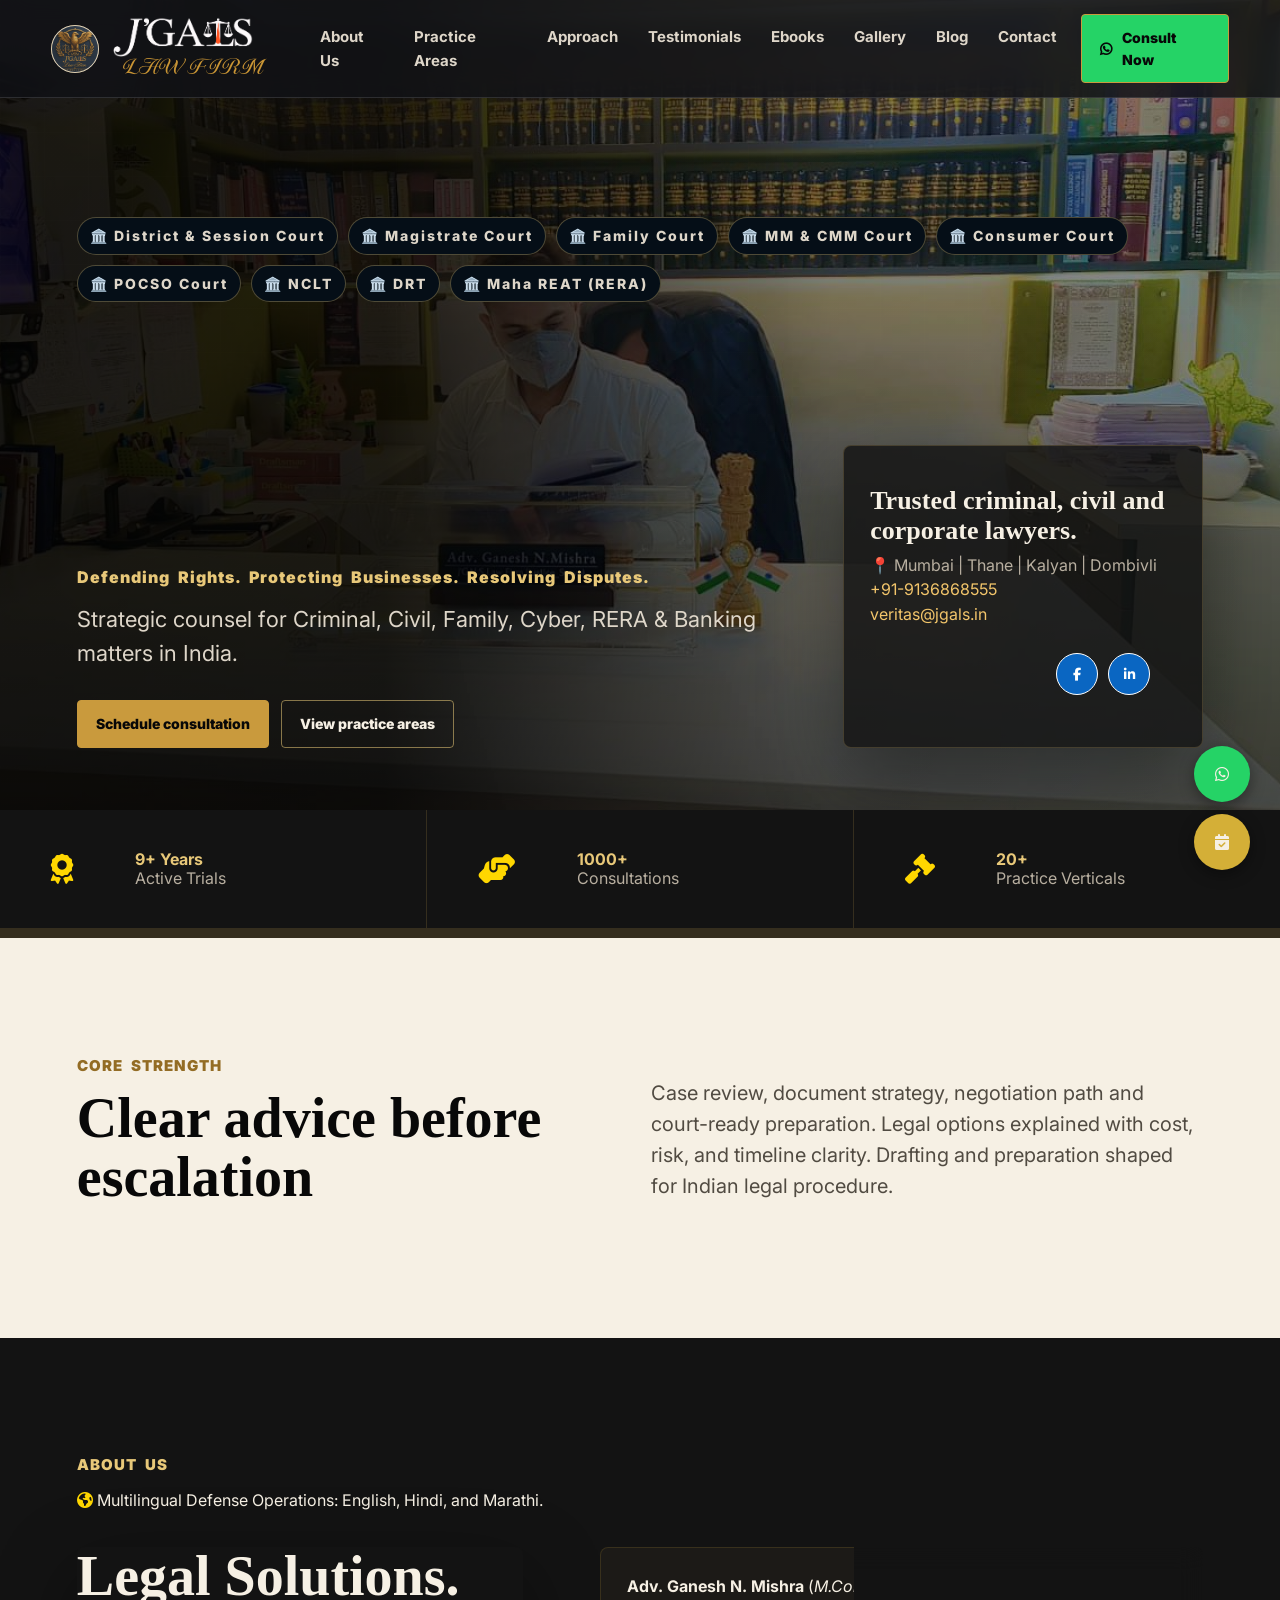
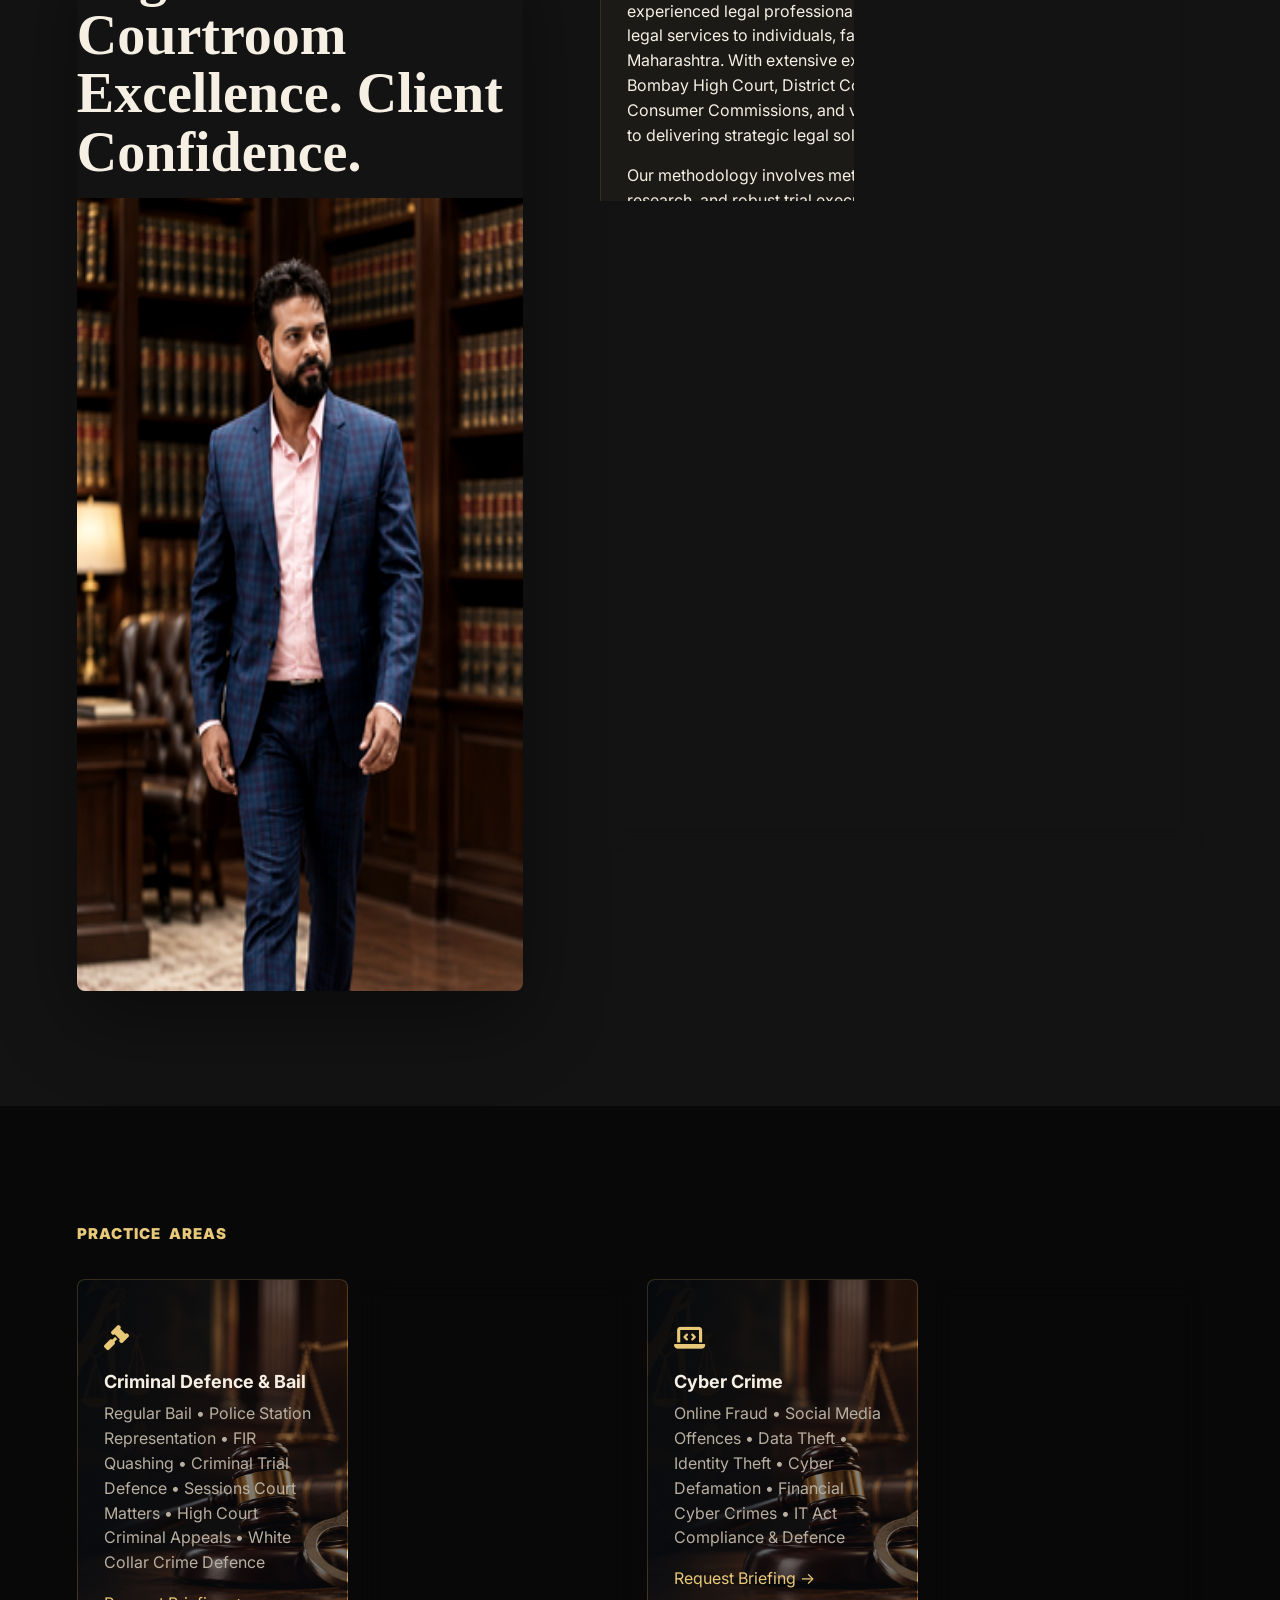
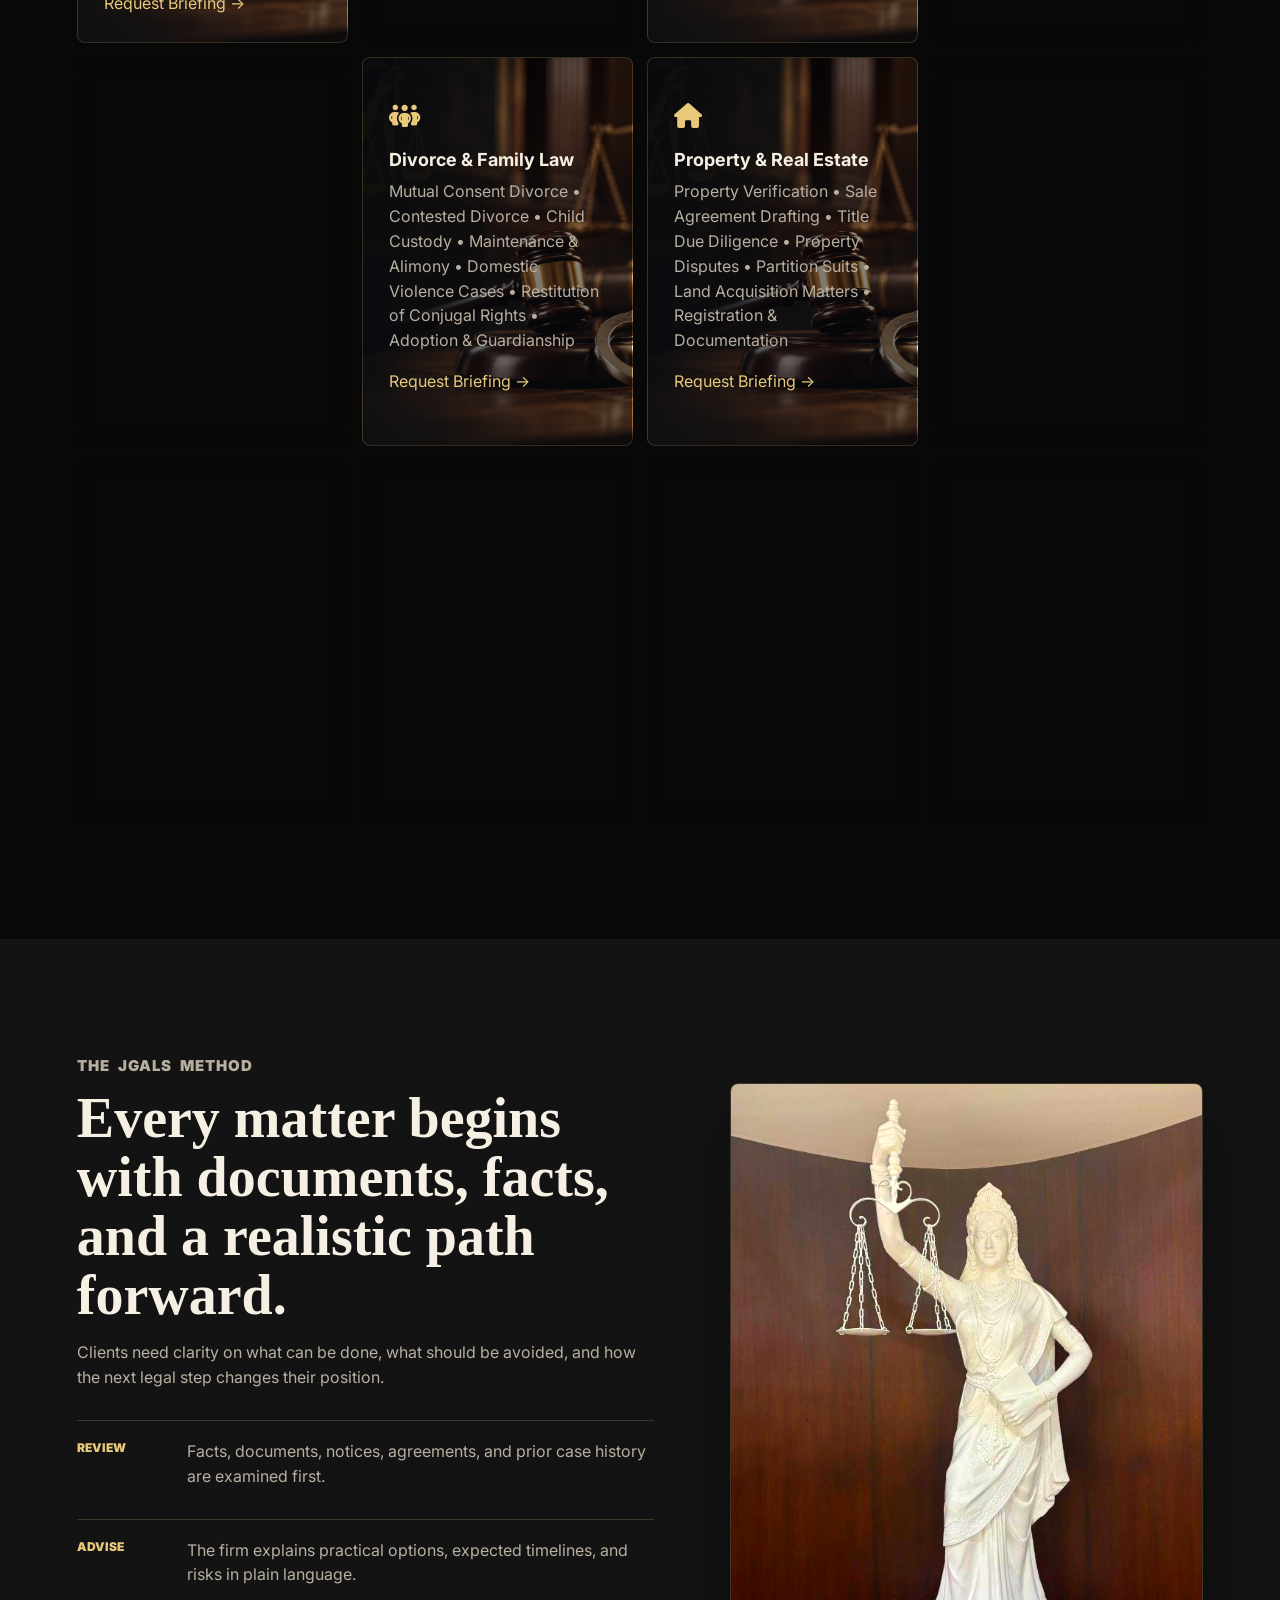
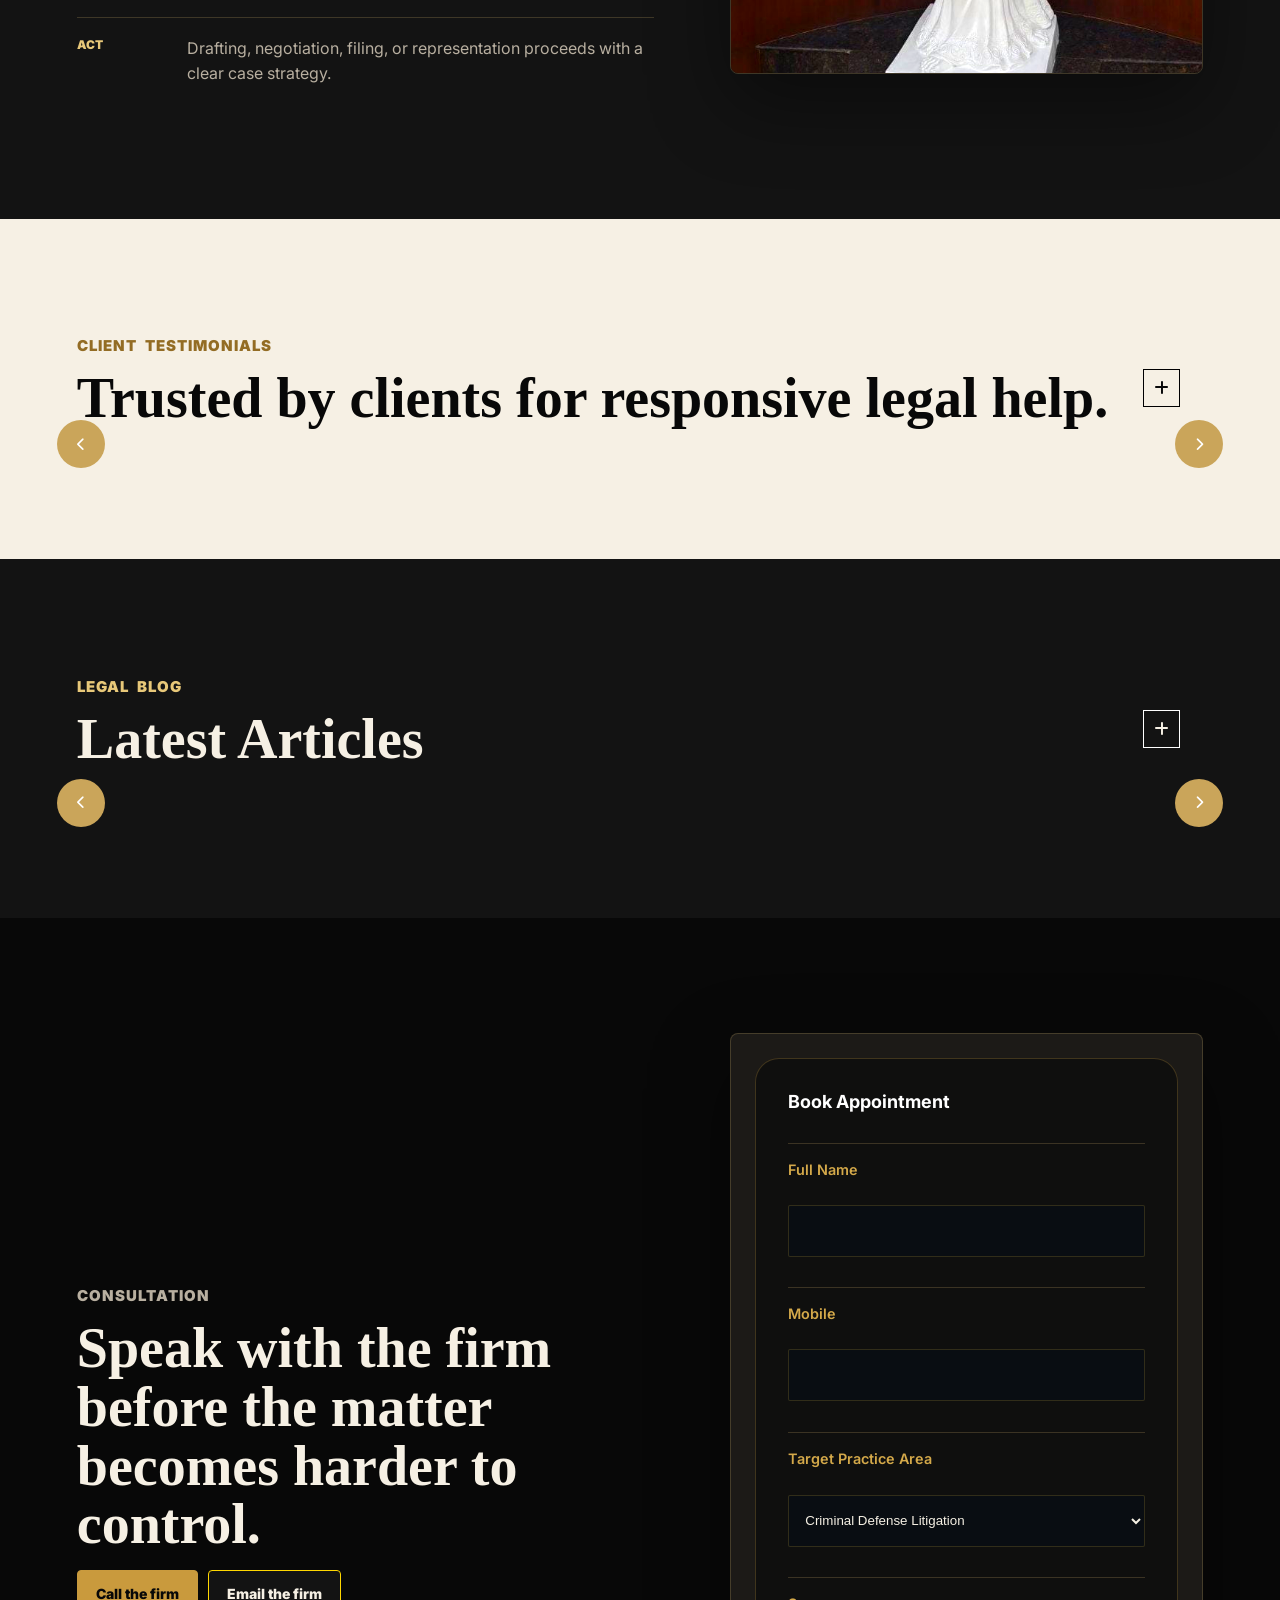
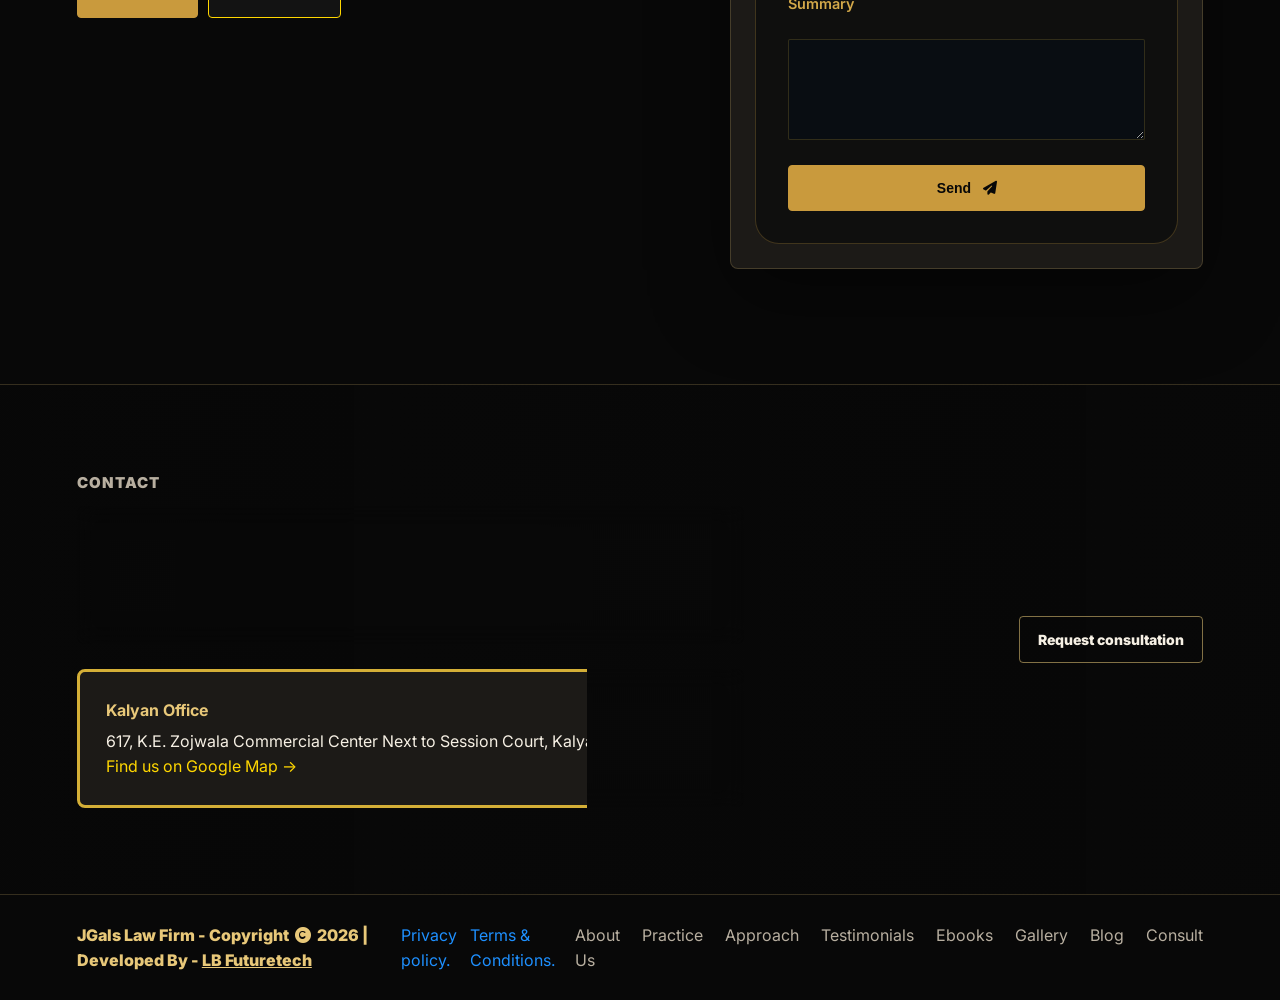
==== commit 26d460ab: "Update index.html" ====
--- a/index.html
+++ b/index.html
@@ -187,7 +187,7 @@
           <figure class="context-image" style="border: 0px;">
             <h2>Legal Solutions. Courtroom Excellence. Client Confidence.</h2>
             <img
-              src="assets/adv-potrait-1.PNG"
+              src="assets/adv-potrait-1.png"
               alt="Indian courthouse exterior with columns"
             />
           </figure>
@@ -850,7 +850,7 @@
             rgba(10, 12, 16, 0.35),
             rgba(10, 12, 16, 0.65)
         ),
-        url("./assets/practice/t1.PNG");
+        url("./assets/practice/t1.png");
 	background-size: cover;
     background-position: center;
     background-repeat: no-repeat;
